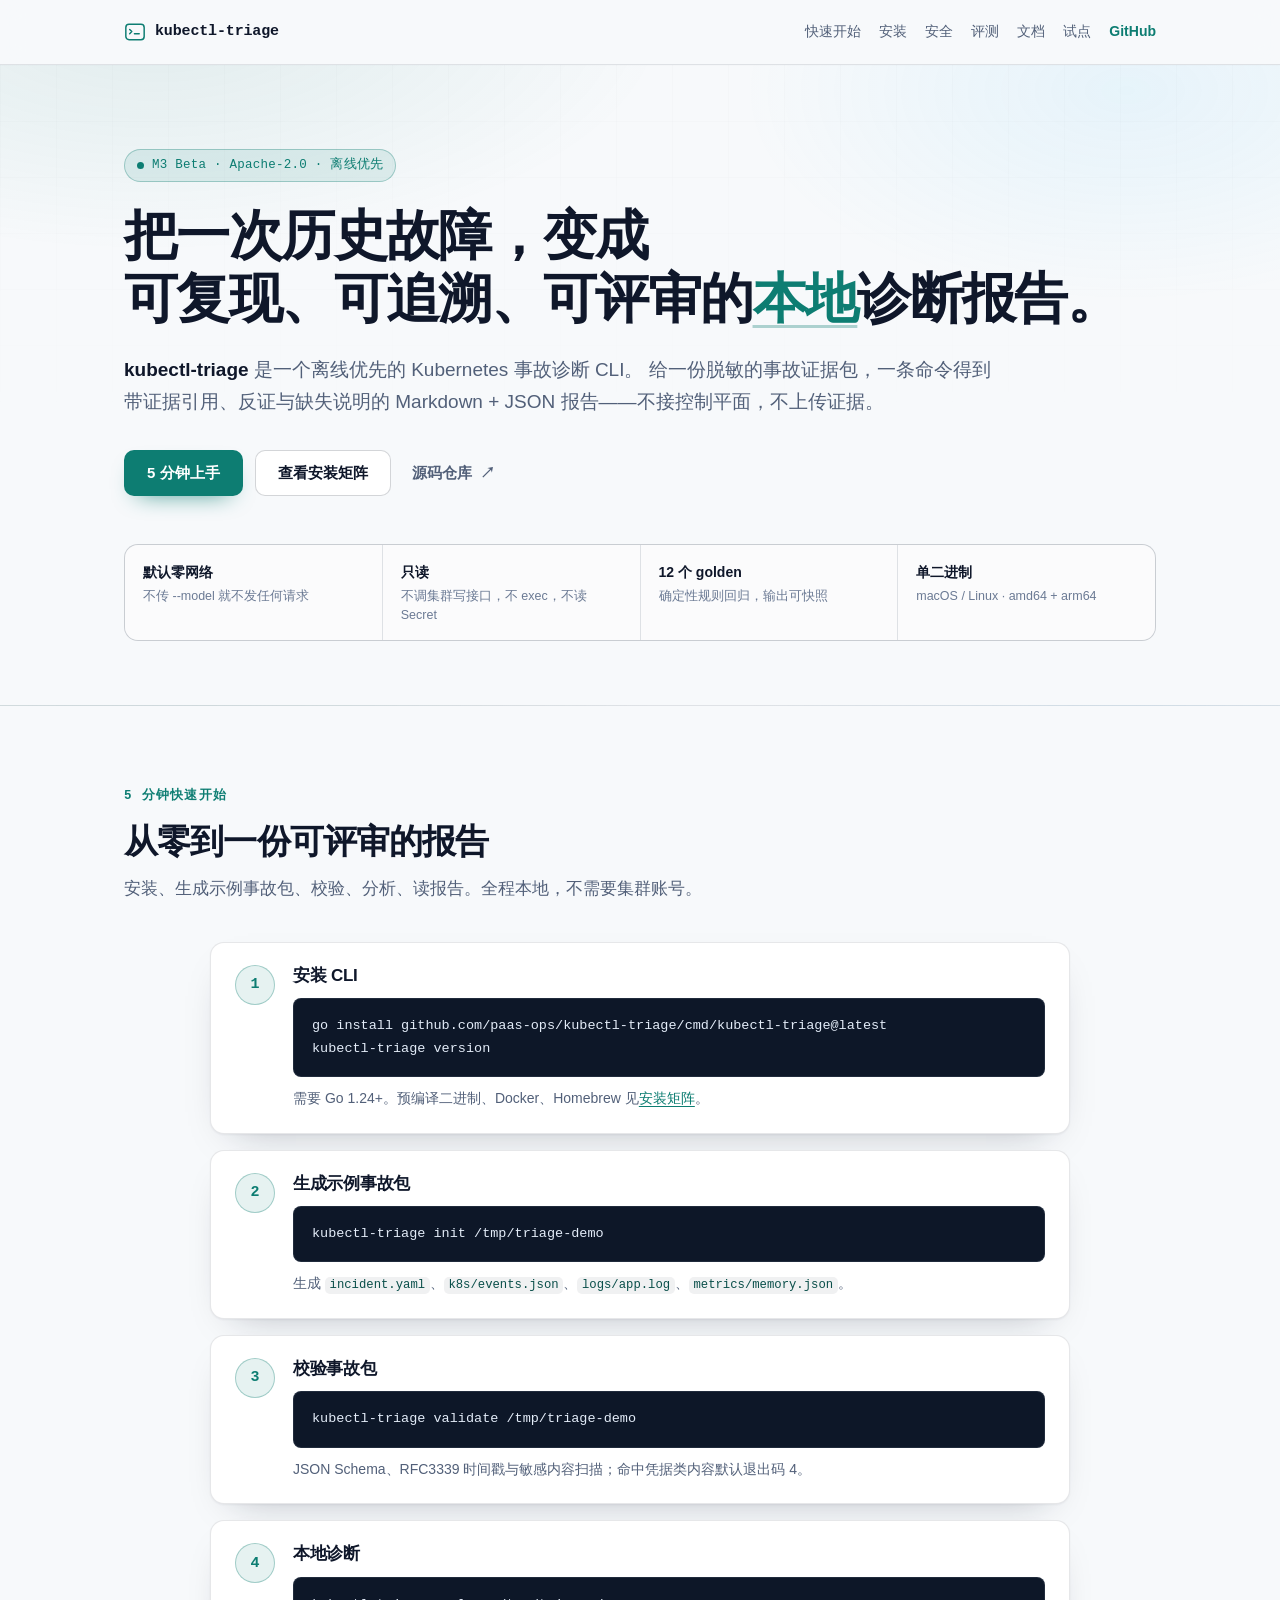
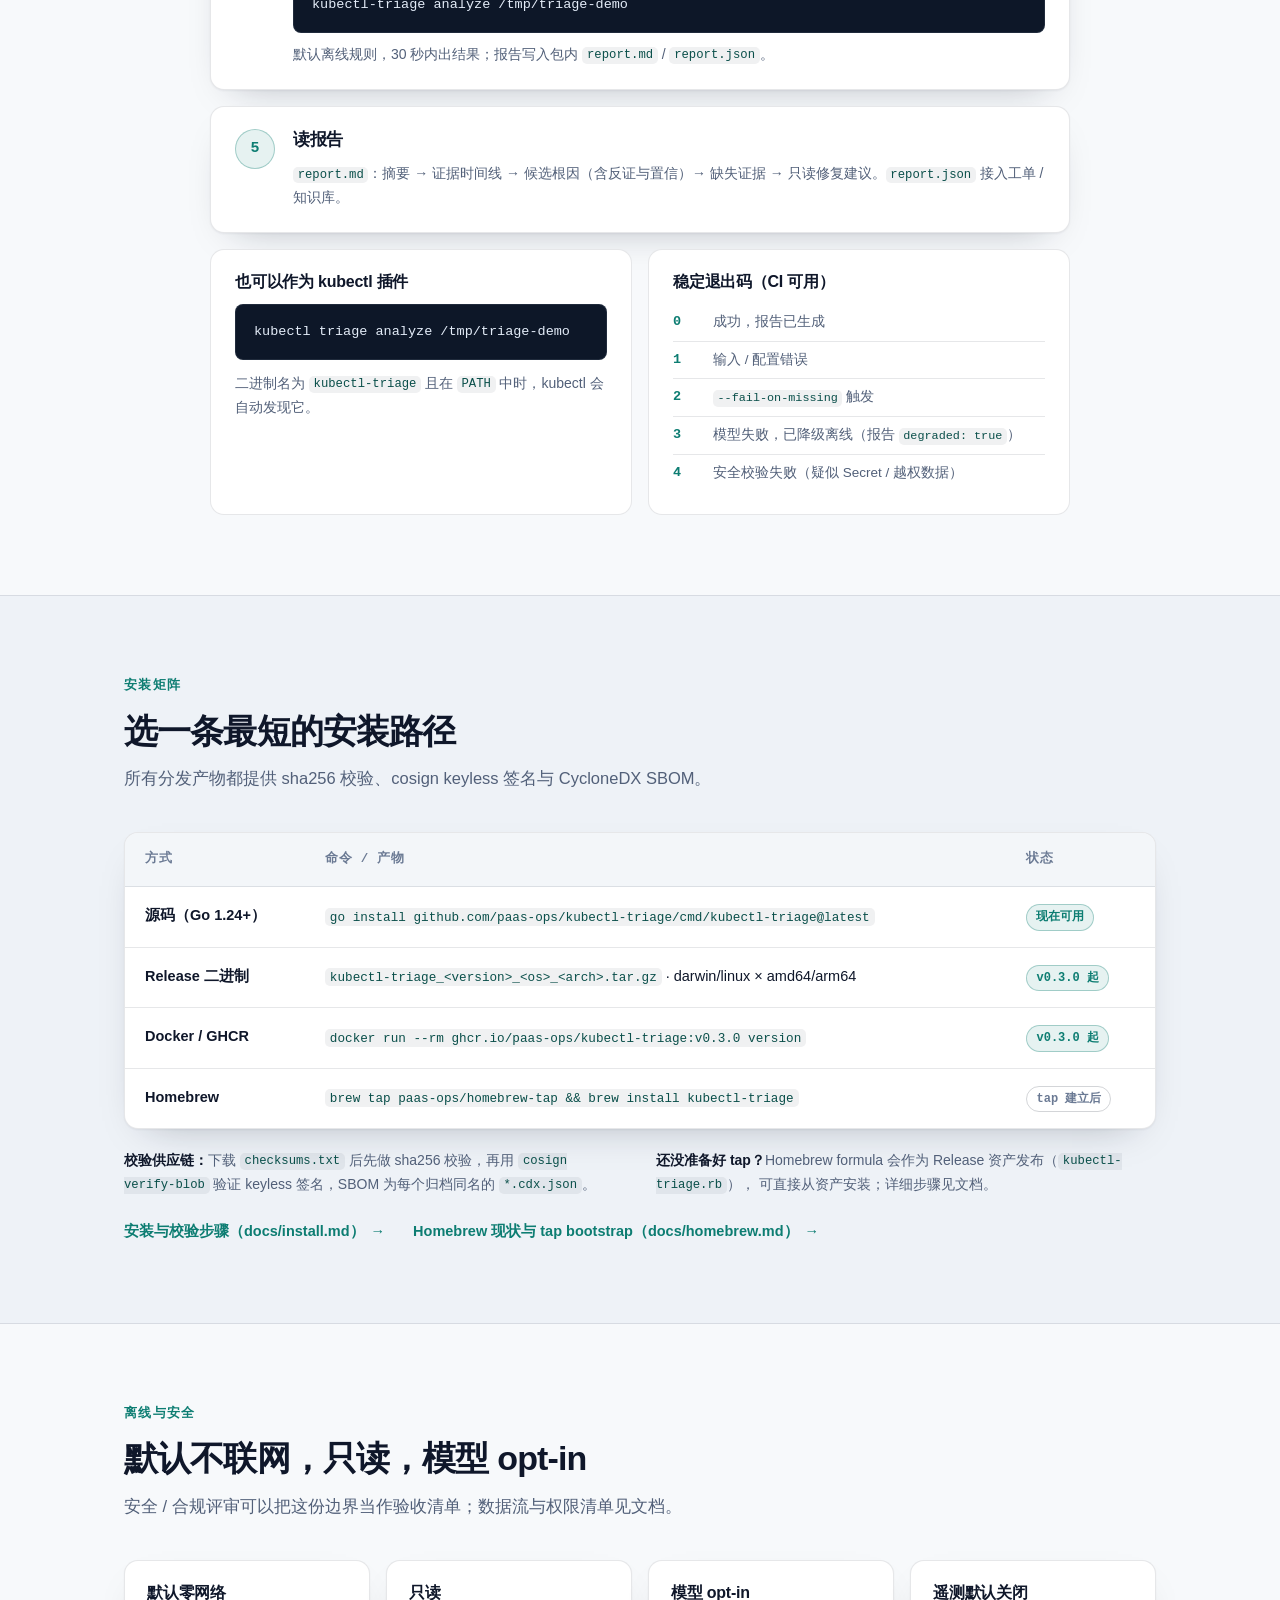
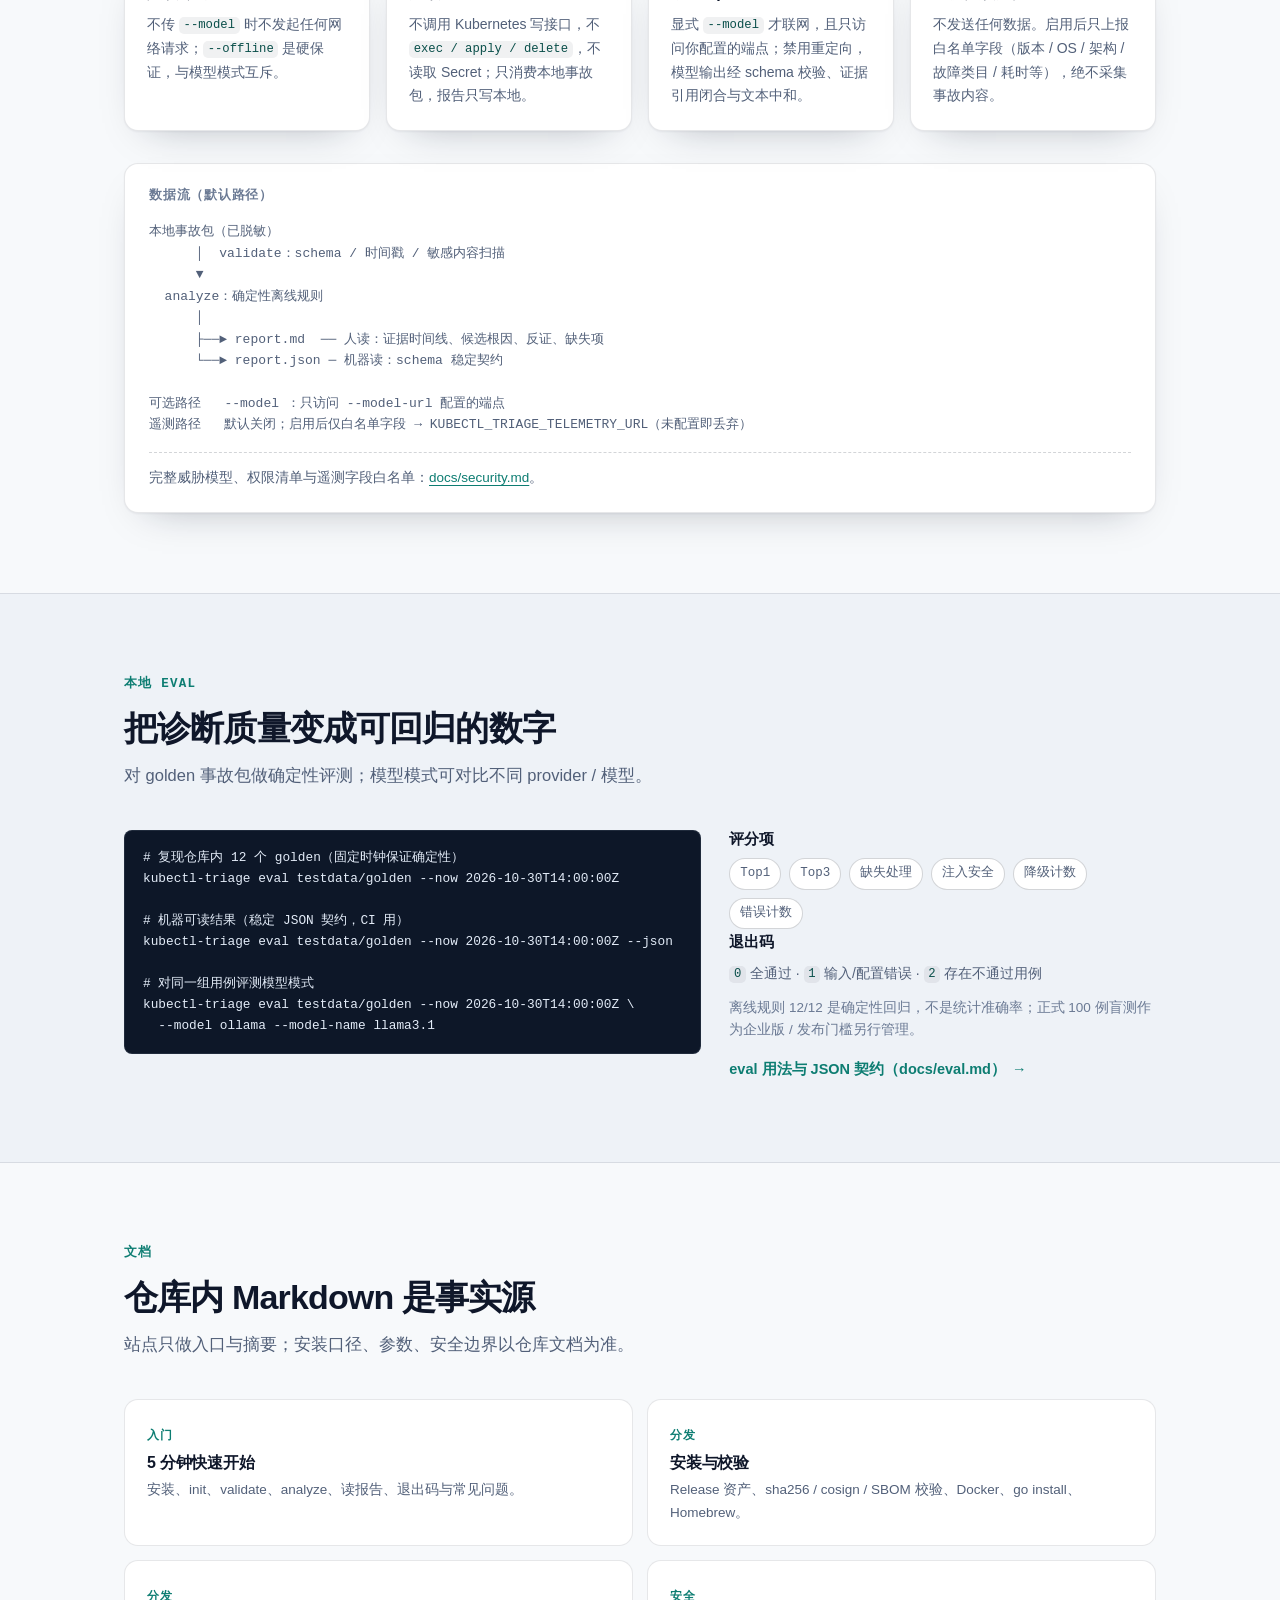
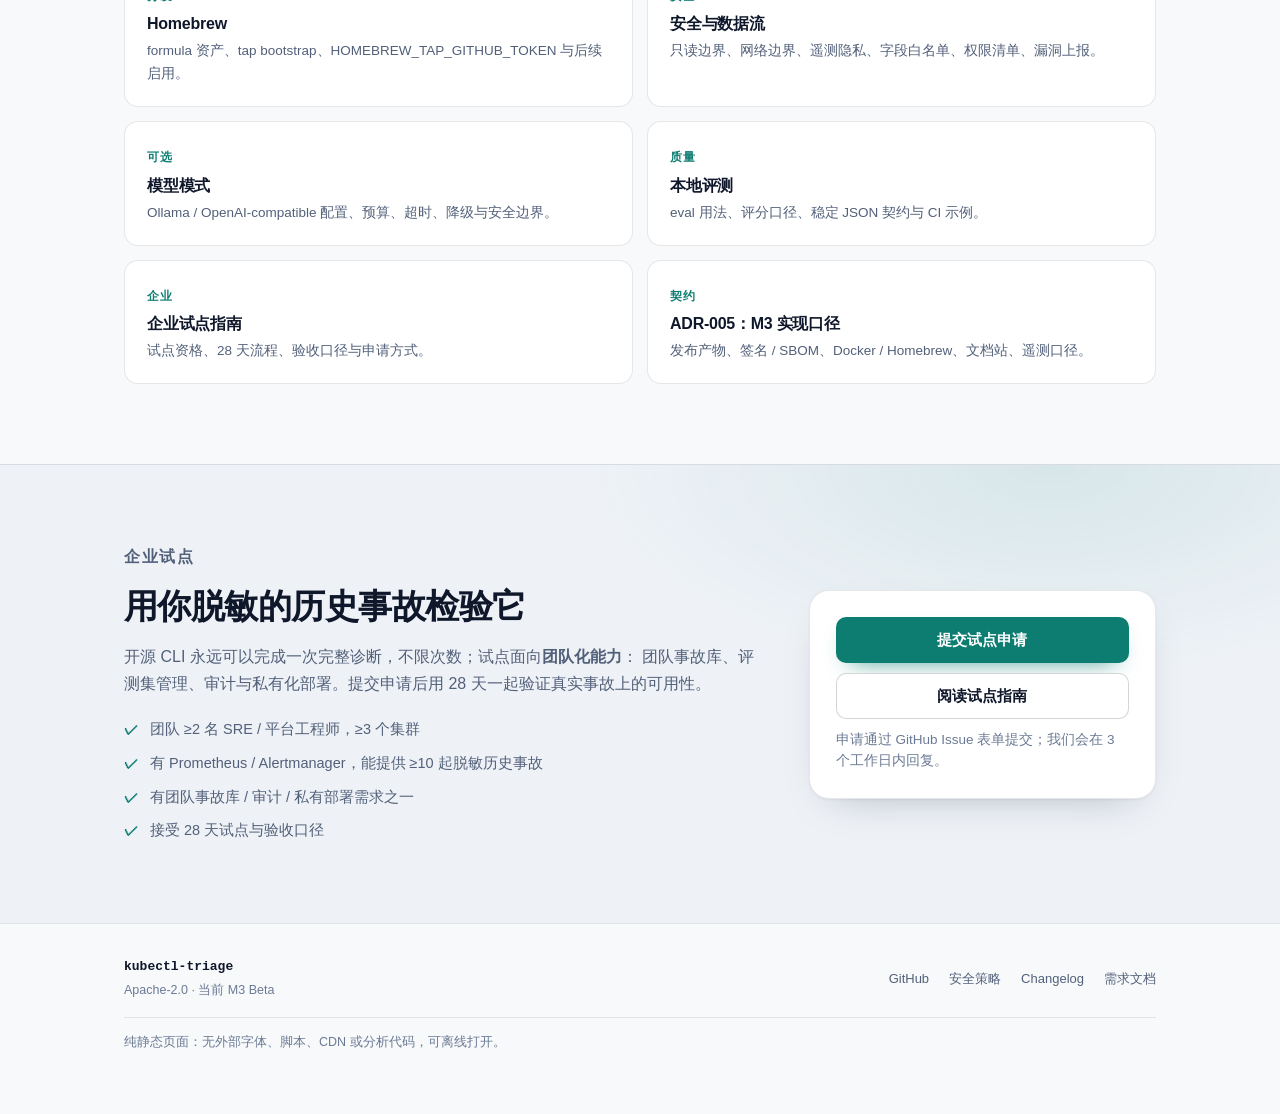
==== site/index.html @ a94fe265 "docs: add M3 beta docs and GitHub Pages site - static site under site/ (no build step, no external a" ====
<!DOCTYPE html>
<!--
  kubectl-triage documentation site.
  Static by design: the only subresource is ./styles.css.
  No external CDN, fonts, scripts, images or analytics. Documents themselves live in
  the repository; absolute GitHub links below are documentation hyperlinks, not resources.
-->
<html lang="zh-CN">
<head>
  <meta charset="utf-8">
  <meta name="viewport" content="width=device-width, initial-scale=1">
  <title>kubectl-triage — 离线优先的 Kubernetes 事故诊断 CLI</title>
  <meta name="description" content="kubectl-triage 把一次历史故障变成可复现、可追溯、可评审的本地诊断报告：默认零网络、只读、不读取 Secret，支持可选模型与本地 eval。">
  <meta name="color-scheme" content="light dark">
  <link rel="stylesheet" href="styles.css">
</head>
<body>
  <a class="skip-link" href="#main">跳到主要内容</a>

  <header class="site-header">
    <div class="container header-inner">
      <a class="brand" href="#top" aria-label="kubectl-triage 首页">
        <svg class="brand-mark" viewBox="0 0 24 24" width="22" height="22" aria-hidden="true" focusable="false">
          <rect x="2" y="3.5" width="20" height="17" rx="3.5" fill="none" stroke="currentColor" stroke-width="1.6"></rect>
          <path d="M6.2 9.2l2.3 2.3-2.3 2.3" fill="none" stroke="currentColor" stroke-width="1.6" stroke-linecap="round" stroke-linejoin="round"></path>
          <path d="M11.4 14h5.2" fill="none" stroke="currentColor" stroke-width="1.6" stroke-linecap="round"></path>
        </svg>
        <span>kubectl-triage</span>
      </a>
      <nav class="site-nav" aria-label="主导航">
        <a href="#quickstart">快速开始</a>
        <a href="#install">安装</a>
        <a href="#security">安全</a>
        <a href="#eval">评测</a>
        <a href="#docs">文档</a>
        <a href="#pilot">试点</a>
        <a class="nav-github" href="https://github.com/paas-ops/kubectl-triage">GitHub</a>
      </nav>
    </div>
  </header>

  <main id="main">
    <!-- Hero -->
    <section id="top" class="hero">
      <div class="container hero-inner">
        <p class="eyebrow"><span class="dot" aria-hidden="true"></span> M3 Beta · Apache-2.0 · 离线优先</p>
        <h1>把一次历史故障，变成<br class="hero-break">可复现、可追溯、可评审的<em>本地</em>诊断报告。</h1>
        <p class="lead">
          <strong>kubectl-triage</strong> 是一个离线优先的 Kubernetes 事故诊断 CLI。
          给一份脱敏的事故证据包，一条命令得到带证据引用、反证与缺失说明的
          Markdown + JSON 报告——不接控制平面，不上传证据。
        </p>
        <div class="hero-actions">
          <a class="btn btn-primary" href="#quickstart">5 分钟上手</a>
          <a class="btn btn-secondary" href="#install">查看安装矩阵</a>
          <a class="btn btn-ghost" href="https://github.com/paas-ops/kubectl-triage">源码仓库 <span aria-hidden="true">↗</span></a>
        </div>
        <ul class="hero-facts" aria-label="核心特性">
          <li><strong>默认零网络</strong><span>不传 --model 就不发任何请求</span></li>
          <li><strong>只读</strong><span>不调集群写接口，不 exec，不读 Secret</span></li>
          <li><strong>12 个 golden</strong><span>确定性规则回归，输出可快照</span></li>
          <li><strong>单二进制</strong><span>macOS / Linux · amd64 + arm64</span></li>
        </ul>
      </div>
    </section>

    <!-- Quickstart -->
    <section id="quickstart" class="section">
      <div class="container">
        <header class="section-head">
          <p class="kicker">5 分钟快速开始</p>
          <h2>从零到一份可评审的报告</h2>
          <p class="section-lead">安装、生成示例事故包、校验、分析、读报告。全程本地，不需要集群账号。</p>
        </header>

        <ol class="steps">
          <li class="step">
            <span class="step-num" aria-hidden="true">1</span>
            <div class="step-body">
              <h3>安装 CLI</h3>
              <pre><code>go install github.com/paas-ops/kubectl-triage/cmd/kubectl-triage@latest
kubectl-triage version</code></pre>
              <p class="step-note">需要 Go 1.24+。预编译二进制、Docker、Homebrew 见<a href="#install">安装矩阵</a>。</p>
            </div>
          </li>
          <li class="step">
            <span class="step-num" aria-hidden="true">2</span>
            <div class="step-body">
              <h3>生成示例事故包</h3>
              <pre><code>kubectl-triage init /tmp/triage-demo</code></pre>
              <p class="step-note">生成 <code>incident.yaml</code>、<code>k8s/events.json</code>、<code>logs/app.log</code>、<code>metrics/memory.json</code>。</p>
            </div>
          </li>
          <li class="step">
            <span class="step-num" aria-hidden="true">3</span>
            <div class="step-body">
              <h3>校验事故包</h3>
              <pre><code>kubectl-triage validate /tmp/triage-demo</code></pre>
              <p class="step-note">JSON Schema、RFC3339 时间戳与敏感内容扫描；命中凭据类内容默认退出码 4。</p>
            </div>
          </li>
          <li class="step">
            <span class="step-num" aria-hidden="true">4</span>
            <div class="step-body">
              <h3>本地诊断</h3>
              <pre><code>kubectl-triage analyze /tmp/triage-demo</code></pre>
              <p class="step-note">默认离线规则，30 秒内出结果；报告写入包内 <code>report.md</code> / <code>report.json</code>。</p>
            </div>
          </li>
          <li class="step">
            <span class="step-num" aria-hidden="true">5</span>
            <div class="step-body">
              <h3>读报告</h3>
              <p class="step-note"><code>report.md</code>：摘要 → 证据时间线 → 候选根因（含反证与置信）→ 缺失证据 → 只读修复建议。<code>report.json</code> 接入工单 / 知识库。</p>
            </div>
          </li>
        </ol>

        <div class="callout-grid">
          <div class="callout">
            <h3>也可以作为 kubectl 插件</h3>
            <pre><code>kubectl triage analyze /tmp/triage-demo</code></pre>
            <p>二进制名为 <code>kubectl-triage</code> 且在 <code>PATH</code> 中时，kubectl 会自动发现它。</p>
          </div>
          <div class="callout">
            <h3>稳定退出码（CI 可用）</h3>
            <table class="mini-table">
              <caption class="visually-hidden">analyze 退出码</caption>
              <tbody>
                <tr><th scope="row">0</th><td>成功，报告已生成</td></tr>
                <tr><th scope="row">1</th><td>输入 / 配置错误</td></tr>
                <tr><th scope="row">2</th><td><code>--fail-on-missing</code> 触发</td></tr>
                <tr><th scope="row">3</th><td>模型失败，已降级离线（报告 <code>degraded: true</code>）</td></tr>
                <tr><th scope="row">4</th><td>安全校验失败（疑似 Secret / 越权数据）</td></tr>
              </tbody>
            </table>
          </div>
        </div>
      </div>
    </section>

    <!-- Install -->
    <section id="install" class="section section-alt">
      <div class="container">
        <header class="section-head">
          <p class="kicker">安装矩阵</p>
          <h2>选一条最短的安装路径</h2>
          <p class="section-lead">所有分发产物都提供 sha256 校验、cosign keyless 签名与 CycloneDX SBOM。</p>
        </header>

        <div class="table-wrap">
          <table class="matrix">
            <caption class="visually-hidden">kubectl-triage 安装方式</caption>
            <thead>
              <tr>
                <th scope="col">方式</th>
                <th scope="col">命令 / 产物</th>
                <th scope="col">状态</th>
              </tr>
            </thead>
            <tbody>
              <tr>
                <th scope="row">源码（Go 1.24+）</th>
                <td><code>go install github.com/paas-ops/kubectl-triage/cmd/kubectl-triage@latest</code></td>
                <td><span class="tag tag-ok">现在可用</span></td>
              </tr>
              <tr>
                <th scope="row">Release 二进制</th>
                <td><code>kubectl-triage_&lt;version&gt;_&lt;os&gt;_&lt;arch&gt;.tar.gz</code> · darwin/linux × amd64/arm64</td>
                <td><span class="tag tag-ok">v0.3.0 起</span></td>
              </tr>
              <tr>
                <th scope="row">Docker / GHCR</th>
                <td><code>docker run --rm ghcr.io/paas-ops/kubectl-triage:v0.3.0 version</code></td>
                <td><span class="tag tag-ok">v0.3.0 起</span></td>
              </tr>
              <tr>
                <th scope="row">Homebrew</th>
                <td><code>brew tap paas-ops/homebrew-tap &amp;&amp; brew install kubectl-triage</code></td>
                <td><span class="tag tag-wait">tap 建立后</span></td>
              </tr>
            </tbody>
          </table>
        </div>

        <div class="note-row">
          <p><strong>校验供应链：</strong>下载 <code>checksums.txt</code> 后先做 sha256 校验，再用
          <code>cosign verify-blob</code> 验证 keyless 签名，SBOM 为每个归档同名的 <code>*.cdx.json</code>。</p>
          <p><strong>还没准备好 tap？</strong>Homebrew formula 会作为 Release 资产发布（<code>kubectl-triage.rb</code>），
          可直接从资产安装；详细步骤见文档。</p>
        </div>

        <div class="link-row">
          <a class="text-link" href="https://github.com/paas-ops/kubectl-triage/blob/main/docs/install.md">安装与校验步骤（docs/install.md）<span aria-hidden="true">→</span></a>
          <a class="text-link" href="https://github.com/paas-ops/kubectl-triage/blob/main/docs/homebrew.md">Homebrew 现状与 tap bootstrap（docs/homebrew.md）<span aria-hidden="true">→</span></a>
        </div>
      </div>
    </section>

    <!-- Security -->
    <section id="security" class="section">
      <div class="container">
        <header class="section-head">
          <p class="kicker">离线与安全</p>
          <h2>默认不联网，只读，模型 opt-in</h2>
          <p class="section-lead">安全 / 合规评审可以把这份边界当作验收清单；数据流与权限清单见文档。</p>
        </header>

        <div class="cards cards-4">
          <article class="card">
            <h3>默认零网络</h3>
            <p>不传 <code>--model</code> 时不发起任何网络请求；<code>--offline</code> 是硬保证，与模型模式互斥。</p>
          </article>
          <article class="card">
            <h3>只读</h3>
            <p>不调用 Kubernetes 写接口，不 <code>exec / apply / delete</code>，不读取 Secret；只消费本地事故包，报告只写本地。</p>
          </article>
          <article class="card">
            <h3>模型 opt-in</h3>
            <p>显式 <code>--model</code> 才联网，且只访问你配置的端点；禁用重定向，模型输出经 schema 校验、证据引用闭合与文本中和。</p>
          </article>
          <article class="card">
            <h3>遥测默认关闭</h3>
            <p>不发送任何数据。启用后只上报白名单字段（版本 / OS / 架构 / 故障类目 / 耗时等），绝不采集事故内容。</p>
          </article>
        </div>

        <figure class="flow" aria-labelledby="flow-caption">
          <figcaption id="flow-caption">数据流（默认路径）</figcaption>
          <pre><code>本地事故包（已脱敏）
      │  validate：schema / 时间戳 / 敏感内容扫描
      ▼
  analyze：确定性离线规则
      │
      ├──► report.md  ── 人读：证据时间线、候选根因、反证、缺失项
      └──► report.json ─ 机器读：schema 稳定契约

可选路径   --model <provider>：只访问 --model-url 配置的端点
遥测路径   默认关闭；启用后仅白名单字段 → KUBECTL_TRIAGE_TELEMETRY_URL（未配置即丢弃）</code></pre>
          <p class="flow-note">完整威胁模型、权限清单与遥测字段白名单：<a href="https://github.com/paas-ops/kubectl-triage/blob/main/docs/security.md">docs/security.md</a>。</p>
        </figure>
      </div>
    </section>

    <!-- Eval -->
    <section id="eval" class="section section-alt">
      <div class="container">
        <header class="section-head">
          <p class="kicker">本地 eval</p>
          <h2>把诊断质量变成可回归的数字</h2>
          <p class="section-lead">对 golden 事故包做确定性评测；模型模式可对比不同 provider / 模型。</p>
        </header>

        <div class="eval-layout">
          <div class="eval-code">
            <pre><code># 复现仓库内 12 个 golden（固定时钟保证确定性）
kubectl-triage eval testdata/golden --now 2026-10-30T14:00:00Z

# 机器可读结果（稳定 JSON 契约，CI 用）
kubectl-triage eval testdata/golden --now 2026-10-30T14:00:00Z --json

# 对同一组用例评测模型模式
kubectl-triage eval testdata/golden --now 2026-10-30T14:00:00Z \
  --model ollama --model-name llama3.1</code></pre>
          </div>
          <div class="eval-side">
            <h3>评分项</h3>
            <ul class="chips" aria-label="评分项">
              <li>Top1</li>
              <li>Top3</li>
              <li>缺失处理</li>
              <li>注入安全</li>
              <li>降级计数</li>
              <li>错误计数</li>
            </ul>
            <h3>退出码</h3>
            <p class="eval-exits"><code>0</code> 全通过 · <code>1</code> 输入/配置错误 · <code>2</code> 存在不通过用例</p>
            <p class="muted">离线规则 12/12 是确定性回归，不是统计准确率；正式 100 例盲测作为企业版 / 发布门槛另行管理。</p>
            <a class="text-link" href="https://github.com/paas-ops/kubectl-triage/blob/main/docs/eval.md">eval 用法与 JSON 契约（docs/eval.md）<span aria-hidden="true">→</span></a>
          </div>
        </div>
      </div>
    </section>

    <!-- Docs -->
    <section id="docs" class="section">
      <div class="container">
        <header class="section-head">
          <p class="kicker">文档</p>
          <h2>仓库内 Markdown 是事实源</h2>
          <p class="section-lead">站点只做入口与摘要；安装口径、参数、安全边界以仓库文档为准。</p>
        </header>

        <div class="docs-grid">
          <a class="doc-card" href="https://github.com/paas-ops/kubectl-triage/blob/main/docs/quickstart.md">
            <span class="doc-tag">入门</span>
            <h3>5 分钟快速开始</h3>
            <p>安装、init、validate、analyze、读报告、退出码与常见问题。</p>
          </a>
          <a class="doc-card" href="https://github.com/paas-ops/kubectl-triage/blob/main/docs/install.md">
            <span class="doc-tag">分发</span>
            <h3>安装与校验</h3>
            <p>Release 资产、sha256 / cosign / SBOM 校验、Docker、go install、Homebrew。</p>
          </a>
          <a class="doc-card" href="https://github.com/paas-ops/kubectl-triage/blob/main/docs/homebrew.md">
            <span class="doc-tag">分发</span>
            <h3>Homebrew</h3>
            <p>formula 资产、tap bootstrap、HOMEBREW_TAP_GITHUB_TOKEN 与后续启用。</p>
          </a>
          <a class="doc-card" href="https://github.com/paas-ops/kubectl-triage/blob/main/docs/security.md">
            <span class="doc-tag">安全</span>
            <h3>安全与数据流</h3>
            <p>只读边界、网络边界、遥测隐私、字段白名单、权限清单、漏洞上报。</p>
          </a>
          <a class="doc-card" href="https://github.com/paas-ops/kubectl-triage/blob/main/docs/model.md">
            <span class="doc-tag">可选</span>
            <h3>模型模式</h3>
            <p>Ollama / OpenAI-compatible 配置、预算、超时、降级与安全边界。</p>
          </a>
          <a class="doc-card" href="https://github.com/paas-ops/kubectl-triage/blob/main/docs/eval.md">
            <span class="doc-tag">质量</span>
            <h3>本地评测</h3>
            <p>eval 用法、评分口径、稳定 JSON 契约与 CI 示例。</p>
          </a>
          <a class="doc-card" href="https://github.com/paas-ops/kubectl-triage/blob/main/docs/pilot.md">
            <span class="doc-tag">企业</span>
            <h3>企业试点指南</h3>
            <p>试点资格、28 天流程、验收口径与申请方式。</p>
          </a>
          <a class="doc-card" href="https://github.com/paas-ops/kubectl-triage/blob/main/docs/adr/ADR-005-M3%E5%AE%9E%E7%8E%B0%E5%8F%A3%E5%BE%84.md">
            <span class="doc-tag">契约</span>
            <h3>ADR-005：M3 实现口径</h3>
            <p>发布产物、签名 / SBOM、Docker / Homebrew、文档站、遥测口径。</p>
          </a>
        </div>
      </div>
    </section>

    <!-- Pilot -->
    <section id="pilot" class="section section-pilot">
      <div class="container pilot-inner">
        <div class="pilot-copy">
          <p class="kicker">企业试点</p>
          <h2>用你脱敏的历史事故检验它</h2>
          <p>
            开源 CLI 永远可以完成一次完整诊断，不限次数；试点面向<strong>团队化能力</strong>：
            团队事故库、评测集管理、审计与私有化部署。提交申请后用 28 天一起验证真实事故上的可用性。
          </p>
          <ul class="checklist">
            <li>团队 ≥2 名 SRE / 平台工程师，≥3 个集群</li>
            <li>有 Prometheus / Alertmanager，能提供 ≥10 起脱敏历史事故</li>
            <li>有团队事故库 / 审计 / 私有部署需求之一</li>
            <li>接受 28 天试点与验收口径</li>
          </ul>
        </div>
        <div class="pilot-cta">
          <a class="btn btn-primary btn-block" href="https://github.com/paas-ops/kubectl-triage/issues/new?template=pilot-request.yml">提交试点申请</a>
          <a class="btn btn-secondary btn-block" href="https://github.com/paas-ops/kubectl-triage/blob/main/docs/pilot.md">阅读试点指南</a>
          <p class="muted">申请通过 GitHub Issue 表单提交；我们会在 3 个工作日内回复。</p>
        </div>
      </div>
    </section>
  </main>

  <footer class="site-footer">
    <div class="container footer-inner">
      <div class="footer-brand">
        <strong>kubectl-triage</strong>
        <span>Apache-2.0 · 当前 M3 Beta</span>
      </div>
      <nav class="footer-nav" aria-label="页脚导航">
        <a href="https://github.com/paas-ops/kubectl-triage">GitHub</a>
        <a href="https://github.com/paas-ops/kubectl-triage/blob/main/SECURITY.md">安全策略</a>
        <a href="https://github.com/paas-ops/kubectl-triage/blob/main/CHANGELOG.md">Changelog</a>
        <a href="https://github.com/paas-ops/kubectl-triage/blob/main/docs/%E9%9C%80%E6%B1%82%E6%96%87%E6%A1%A3.md">需求文档</a>
      </nav>
      <p class="footer-note">纯静态页面：无外部字体、脚本、CDN 或分析代码，可离线打开。</p>
    </div>
  </footer>
</body>
</html>
---- site/styles.css ----
/* kubectl-triage documentation site.
   Hand-written, dependency-free CSS. No external fonts, images or imports. */

:root {
  color-scheme: light dark;
  --font-sans: -apple-system, BlinkMacSystemFont, "Segoe UI", "PingFang SC",
    "Hiragino Sans GB", "Microsoft YaHei", "Noto Sans CJK SC", sans-serif;
  --font-mono: ui-monospace, SFMono-Regular, "SF Mono", Menlo, Consolas,
    "Liberation Mono", monospace;

  --bg: #f7f9fb;
  --bg-alt: #eef2f7;
  --surface: #ffffff;
  --surface-raised: #ffffff;
  --border: rgba(15, 23, 42, 0.1);
  --border-strong: rgba(15, 23, 42, 0.18);
  --text: #0f172a;
  --text-muted: #526079;
  --text-subtle: #6b7a94;
  --accent: #0d7d72;
  --accent-strong: #0a6159;
  --accent-soft: rgba(13, 125, 114, 0.1);
  --accent-line: rgba(13, 125, 114, 0.32);
  --code-bg: #0d1728;
  --code-text: #e3ecf8;
  --code-dim: #93a6c2;
  --inline-code-bg: rgba(15, 23, 42, 0.06);
  --inline-code-text: #0a4f4a;
  --shadow: 0 1px 2px rgba(15, 23, 42, 0.05), 0 16px 40px -24px rgba(15, 23, 42, 0.35);
  --radius-sm: 8px;
  --radius: 14px;
  --radius-lg: 20px;
  --header-h: 64px;
}

@media (prefers-color-scheme: dark) {
  :root {
    --bg: #0a1120;
    --bg-alt: #0d1526;
    --surface: #111c30;
    --surface-raised: #142138;
    --border: rgba(148, 163, 184, 0.16);
    --border-strong: rgba(148, 163, 184, 0.28);
    --text: #e7eef9;
    --text-muted: #a3b3cb;
    --text-subtle: #8296b2;
    --accent: #2dd4bf;
    --accent-strong: #5eead4;
    --accent-soft: rgba(45, 212, 191, 0.12);
    --accent-line: rgba(45, 212, 191, 0.4);
    --code-bg: #070d18;
    --code-text: #dce7f5;
    --code-dim: #8ba0bd;
    --inline-code-bg: rgba(148, 163, 184, 0.14);
    --inline-code-text: #7dd3c8;
    --shadow: 0 1px 2px rgba(0, 0, 0, 0.4), 0 24px 60px -30px rgba(0, 0, 0, 0.8);
  }
}

*,
*::before,
*::after {
  box-sizing: border-box;
}

html {
  scroll-behavior: smooth;
  scroll-padding-top: calc(var(--header-h) + 16px);
  -webkit-text-size-adjust: 100%;
}

@media (prefers-reduced-motion: reduce) {
  html {
    scroll-behavior: auto;
  }
}

body {
  margin: 0;
  font-family: var(--font-sans);
  font-size: 16px;
  line-height: 1.7;
  color: var(--text);
  background: var(--bg);
  -webkit-font-smoothing: antialiased;
  text-rendering: optimizeLegibility;
}

h1,
h2,
h3 {
  line-height: 1.25;
  margin: 0;
  font-weight: 700;
  letter-spacing: -0.015em;
}

p {
  margin: 0;
}

a {
  color: var(--accent);
  text-decoration-thickness: 1px;
  text-underline-offset: 3px;
}

a:hover {
  color: var(--accent-strong);
}

:focus-visible {
  outline: 2px solid var(--accent);
  outline-offset: 3px;
  border-radius: 4px;
}

code {
  font-family: var(--font-mono);
  font-size: 0.875em;
}

p code,
li code,
td code,
th code {
  padding: 0.12em 0.38em;
  border-radius: 5px;
  background: var(--inline-code-bg);
  color: var(--inline-code-text);
  overflow-wrap: anywhere;
}

pre {
  margin: 0;
  padding: 16px 18px;
  overflow-x: auto;
  background: var(--code-bg);
  color: var(--code-text);
  border-radius: var(--radius-sm);
  border: 1px solid rgba(148, 163, 184, 0.14);
  font-size: 13.5px;
  line-height: 1.65;
}

pre code {
  font-size: inherit;
  padding: 0;
  background: none;
  color: inherit;
}

.container {
  width: 100%;
  max-width: 1080px;
  margin: 0 auto;
  padding: 0 24px;
}

.visually-hidden {
  position: absolute;
  width: 1px;
  height: 1px;
  margin: -1px;
  padding: 0;
  overflow: hidden;
  clip: rect(0 0 0 0);
  white-space: nowrap;
  border: 0;
}

.skip-link {
  position: absolute;
  top: -48px;
  left: 16px;
  z-index: 100;
  padding: 8px 14px;
  background: var(--accent);
  color: #ffffff;
  border-radius: var(--radius-sm);
  text-decoration: none;
  font-weight: 600;
}

.skip-link:focus {
  top: 12px;
  color: #ffffff;
}

/* ---------- Header ---------- */

.site-header {
  position: sticky;
  top: 0;
  z-index: 50;
  background: color-mix(in srgb, var(--bg) 82%, transparent);
  border-bottom: 1px solid var(--border);
  backdrop-filter: saturate(160%) blur(12px);
  -webkit-backdrop-filter: saturate(160%) blur(12px);
}

.header-inner {
  display: flex;
  align-items: center;
  justify-content: space-between;
  gap: 16px;
  min-height: var(--header-h);
}

.brand {
  display: inline-flex;
  align-items: center;
  gap: 9px;
  color: var(--text);
  font-family: var(--font-mono);
  font-size: 15px;
  font-weight: 700;
  letter-spacing: -0.01em;
  text-decoration: none;
  white-space: nowrap;
}

.brand:hover {
  color: var(--text);
}

.brand-mark {
  color: var(--accent);
  flex: none;
}

.site-nav {
  display: flex;
  align-items: center;
  flex-wrap: wrap;
  gap: 4px 18px;
  font-size: 14px;
}

.site-nav a {
  color: var(--text-muted);
  text-decoration: none;
  padding: 4px 0;
  border-bottom: 1px solid transparent;
}

.site-nav a:hover {
  color: var(--text);
  border-bottom-color: var(--accent-line);
}

.site-nav .nav-github {
  color: var(--accent);
  font-weight: 600;
}

/* ---------- Hero ---------- */

.hero {
  position: relative;
  overflow: hidden;
  padding: 84px 0 64px;
  border-bottom: 1px solid var(--border);
  background:
    radial-gradient(52rem 24rem at 12% -8%, var(--accent-soft), transparent 62%),
    radial-gradient(40rem 22rem at 88% 4%, rgba(56, 189, 248, 0.09), transparent 60%),
    var(--bg);
}

.hero::after {
  content: "";
  position: absolute;
  inset: 0;
  pointer-events: none;
  background-image:
    linear-gradient(var(--border) 1px, transparent 1px),
    linear-gradient(90deg, var(--border) 1px, transparent 1px);
  background-size: 56px 56px;
  opacity: 0.3;
  mask-image: linear-gradient(to bottom, rgba(0, 0, 0, 0.5), transparent 70%);
  -webkit-mask-image: linear-gradient(to bottom, rgba(0, 0, 0, 0.5), transparent 70%);
}

.hero-inner {
  position: relative;
  z-index: 1;
}

.eyebrow {
  display: inline-flex;
  align-items: center;
  gap: 8px;
  margin-bottom: 22px;
  padding: 5px 12px;
  border: 1px solid var(--accent-line);
  border-radius: 999px;
  background: var(--accent-soft);
  color: var(--accent);
  font-family: var(--font-mono);
  font-size: 12.5px;
  letter-spacing: 0.02em;
}

.eyebrow .dot {
  width: 7px;
  height: 7px;
  border-radius: 50%;
  background: var(--accent);
}

.hero h1 {
  max-width: 20em;
  font-size: clamp(30px, 5.4vw, 54px);
  line-height: 1.16;
  letter-spacing: -0.03em;
}

.hero h1 em {
  font-style: normal;
  white-space: nowrap;
  color: var(--accent);
  text-decoration: underline;
  text-decoration-color: var(--accent-line);
  text-decoration-thickness: 3px;
  text-underline-offset: 8px;
}

.lead {
  max-width: 46em;
  margin-top: 24px;
  font-size: clamp(16px, 1.7vw, 19px);
  color: var(--text-muted);
}

.lead strong {
  color: var(--text);
}

.hero-actions {
  display: flex;
  flex-wrap: wrap;
  gap: 12px;
  margin-top: 32px;
}

.btn {
  display: inline-flex;
  align-items: center;
  justify-content: center;
  gap: 8px;
  min-height: 46px;
  padding: 0 22px;
  border: 1px solid transparent;
  border-radius: 10px;
  font-size: 15px;
  font-weight: 600;
  text-decoration: none;
  transition: background-color 120ms ease, border-color 120ms ease, color 120ms ease;
}

.btn-primary {
  background: var(--accent);
  color: #ffffff;
  box-shadow: 0 10px 24px -14px var(--accent);
}

.btn-primary:hover {
  background: var(--accent-strong);
  color: #ffffff;
}

.btn-secondary {
  background: var(--surface);
  border-color: var(--border-strong);
  color: var(--text);
}

.btn-secondary:hover {
  border-color: var(--accent-line);
  color: var(--accent);
}

.btn-ghost {
  background: transparent;
  color: var(--text-muted);
  padding-left: 8px;
  padding-right: 8px;
}

.btn-ghost:hover {
  color: var(--accent);
}

.btn-block {
  width: 100%;
}

.hero-facts {
  display: grid;
  grid-template-columns: repeat(4, minmax(0, 1fr));
  gap: 1px;
  margin: 48px 0 0;
  padding: 0;
  list-style: none;
  background: var(--border);
  border: 1px solid var(--border);
  border-radius: var(--radius);
  overflow: hidden;
}

.hero-facts li {
  padding: 16px 18px;
  background: color-mix(in srgb, var(--surface) 88%, transparent);
}

.hero-facts strong {
  display: block;
  font-size: 14px;
  color: var(--text);
}

.hero-facts span {
  display: block;
  margin-top: 2px;
  font-size: 12.5px;
  line-height: 1.5;
  color: var(--text-subtle);
}

/* ---------- Sections ---------- */

.section {
  padding: 80px 0;
}

.section-alt {
  background: var(--bg-alt);
  border-top: 1px solid var(--border);
  border-bottom: 1px solid var(--border);
}

.section-head {
  max-width: 720px;
  margin-bottom: 40px;
}

.kicker {
  margin-bottom: 12px;
  font-family: var(--font-mono);
  font-size: 12.5px;
  font-weight: 600;
  letter-spacing: 0.1em;
  text-transform: uppercase;
  color: var(--accent);
}

.section-head h2 {
  font-size: clamp(24px, 3.4vw, 34px);
  letter-spacing: -0.025em;
}

.section-lead {
  margin-top: 12px;
  font-size: 16.5px;
  color: var(--text-muted);
}

/* ---------- Quickstart steps ---------- */

.steps {
  display: grid;
  gap: 16px;
  max-width: 860px;
  margin: 0 auto;
  padding: 0;
  list-style: none;
  counter-reset: step;
}

.step {
  display: grid;
  grid-template-columns: 40px minmax(0, 1fr);
  gap: 18px;
  padding: 22px 24px;
  background: var(--surface);
  border: 1px solid var(--border);
  border-radius: var(--radius);
  box-shadow: var(--shadow);
}

.step-num {
  display: flex;
  align-items: center;
  justify-content: center;
  align-self: start;
  width: 40px;
  height: 40px;
  border-radius: 50%;
  border: 1px solid var(--accent-line);
  background: var(--accent-soft);
  color: var(--accent);
  font-family: var(--font-mono);
  font-size: 15px;
  font-weight: 700;
}

.step-body {
  min-width: 0;
}

.step-body h3 {
  margin-bottom: 12px;
  font-size: 17px;
}

.step-note {
  margin-top: 10px;
  font-size: 14px;
  color: var(--text-muted);
}

.step-note a {
  color: var(--accent);
}

.callout-grid {
  display: grid;
  grid-template-columns: repeat(2, minmax(0, 1fr));
  gap: 16px;
  max-width: 860px;
  margin: 16px auto 0;
}

.callout {
  padding: 22px 24px;
  background: var(--surface);
  border: 1px solid var(--border);
  border-radius: var(--radius);
}

.callout h3 {
  margin-bottom: 12px;
  font-size: 16px;
}

.callout pre {
  margin-bottom: 12px;
}

.callout p {
  font-size: 14px;
  color: var(--text-muted);
}

.mini-table {
  width: 100%;
  border-collapse: collapse;
  font-size: 13.5px;
}

.mini-table th,
.mini-table td {
  padding: 7px 0;
  border-bottom: 1px solid var(--border);
  text-align: left;
  vertical-align: top;
}

.mini-table tr:last-child th,
.mini-table tr:last-child td {
  border-bottom: 0;
}

.mini-table th {
  width: 40px;
  font-family: var(--font-mono);
  color: var(--accent);
}

.mini-table td {
  color: var(--text-muted);
}

/* ---------- Install matrix ---------- */

.table-wrap {
  overflow-x: auto;
  border: 1px solid var(--border);
  border-radius: var(--radius);
  background: var(--surface);
  box-shadow: var(--shadow);
}

.matrix {
  width: 100%;
  min-width: 680px;
  border-collapse: collapse;
  font-size: 14.5px;
}

.matrix th,
.matrix td {
  padding: 16px 20px;
  text-align: left;
  vertical-align: top;
  border-bottom: 1px solid var(--border);
}

.matrix thead th {
  font-size: 12.5px;
  font-family: var(--font-mono);
  font-weight: 600;
  letter-spacing: 0.06em;
  text-transform: uppercase;
  color: var(--text-subtle);
  background: color-mix(in srgb, var(--bg-alt) 70%, transparent);
}

.matrix tbody tr:last-child th,
.matrix tbody tr:last-child td {
  border-bottom: 0;
}

.matrix tbody th {
  width: 180px;
  font-weight: 600;
  white-space: nowrap;
}

.matrix td code {
  overflow-wrap: anywhere;
}

.tag {
  display: inline-block;
  padding: 2px 9px;
  border-radius: 999px;
  font-family: var(--font-mono);
  font-size: 12px;
  font-weight: 600;
  white-space: nowrap;
}

.tag-ok {
  background: var(--accent-soft);
  color: var(--accent);
  border: 1px solid var(--accent-line);
}

.tag-wait {
  background: transparent;
  color: var(--text-subtle);
  border: 1px solid var(--border-strong);
}

.note-row {
  display: grid;
  grid-template-columns: repeat(2, minmax(0, 1fr));
  gap: 12px 32px;
  margin-top: 20px;
  font-size: 14px;
  color: var(--text-muted);
}

.note-row strong {
  color: var(--text);
}

.link-row {
  display: flex;
  flex-wrap: wrap;
  gap: 12px 28px;
  margin-top: 22px;
}

.text-link {
  display: inline-flex;
  align-items: baseline;
  gap: 6px;
  font-size: 14.5px;
  font-weight: 600;
  color: var(--accent);
  text-decoration: none;
}

.text-link:hover {
  text-decoration: underline;
}

/* ---------- Cards ---------- */

.cards {
  display: grid;
  gap: 16px;
}

.cards-4 {
  grid-template-columns: repeat(4, minmax(0, 1fr));
}

.card {
  padding: 22px;
  background: var(--surface);
  border: 1px solid var(--border);
  border-radius: var(--radius);
  box-shadow: var(--shadow);
}

.card h3 {
  margin-bottom: 10px;
  font-size: 16px;
}

.card p {
  font-size: 14px;
  color: var(--text-muted);
}

/* ---------- Data flow figure ---------- */

.flow {
  margin: 32px 0 0;
  padding: 22px 24px;
  background: var(--surface);
  border: 1px solid var(--border);
  border-radius: var(--radius);
  box-shadow: var(--shadow);
}

.flow figcaption {
  margin-bottom: 14px;
  font-family: var(--font-mono);
  font-size: 12.5px;
  font-weight: 600;
  letter-spacing: 0.06em;
  text-transform: uppercase;
  color: var(--text-subtle);
}

.flow pre {
  background: transparent;
  border: 0;
  color: var(--text-muted);
  padding: 0;
  font-size: 13px;
}

.flow code {
  color: var(--text-muted);
}

.flow-note {
  margin-top: 16px;
  padding-top: 14px;
  border-top: 1px dashed var(--border-strong);
  font-size: 13.5px;
  color: var(--text-muted);
}

/* ---------- Eval ---------- */

.eval-layout {
  display: grid;
  grid-template-columns: minmax(0, 1.15fr) minmax(0, 0.85fr);
  gap: 28px;
  align-items: start;
}

.eval-code pre {
  font-size: 12.8px;
}

.eval-side h3 {
  margin-bottom: 10px;
  font-size: 15px;
}

.eval-side h3 + h3 {
  margin-top: 24px;
}

.chips {
  display: flex;
  flex-wrap: wrap;
  gap: 8px;
  margin: 0 0 4px;
  padding: 0;
  list-style: none;
}

.chips li {
  padding: 4px 10px;
  border: 1px solid var(--border-strong);
  border-radius: 999px;
  font-family: var(--font-mono);
  font-size: 12.5px;
  color: var(--text-muted);
  background: var(--surface);
}

.eval-exits {
  font-size: 14px;
  color: var(--text-muted);
}

.muted {
  color: var(--text-subtle);
  font-size: 13.5px;
  line-height: 1.6;
}

.eval-side .muted {
  margin-top: 12px;
}

.eval-side .text-link {
  margin-top: 16px;
}

/* ---------- Docs grid ---------- */

.docs-grid {
  display: grid;
  grid-template-columns: repeat(2, minmax(0, 1fr));
  gap: 14px;
}

.doc-card {
  display: block;
  padding: 20px 22px;
  background: var(--surface);
  border: 1px solid var(--border);
  border-radius: var(--radius);
  color: var(--text);
  text-decoration: none;
  transition: border-color 120ms ease, transform 120ms ease;
}

.doc-card:hover {
  border-color: var(--accent-line);
  color: var(--text);
}

.doc-tag {
  display: inline-block;
  margin-bottom: 8px;
  font-family: var(--font-mono);
  font-size: 11.5px;
  font-weight: 600;
  letter-spacing: 0.06em;
  text-transform: uppercase;
  color: var(--accent);
}

.doc-card h3 {
  margin-bottom: 6px;
  font-size: 16px;
}

.doc-card p {
  font-size: 13.5px;
  color: var(--text-muted);
}

/* ---------- Pilot ---------- */

.section-pilot {
  background:
    radial-gradient(48rem 22rem at 82% 0%, var(--accent-soft), transparent 60%),
    var(--bg-alt);
  border-top: 1px solid var(--border);
}

.pilot-inner {
  display: grid;
  grid-template-columns: minmax(0, 1.3fr) minmax(0, 0.7fr);
  gap: 40px;
  align-items: center;
}

.pilot-copy h2 {
  font-size: clamp(24px, 3.4vw, 34px);
  margin-bottom: 16px;
}

.pilot-copy p {
  color: var(--text-muted);
  font-size: 16px;
}

.checklist {
  margin: 20px 0 0;
  padding: 0;
  list-style: none;
  display: grid;
  gap: 9px;
}

.checklist li {
  position: relative;
  padding-left: 26px;
  font-size: 14.5px;
  color: var(--text-muted);
}

.checklist li::before {
  content: "✓";
  position: absolute;
  left: 0;
  top: 0;
  color: var(--accent);
  font-weight: 700;
}

.pilot-cta {
  display: grid;
  gap: 10px;
  padding: 26px;
  background: var(--surface);
  border: 1px solid var(--border);
  border-radius: var(--radius-lg);
  box-shadow: var(--shadow);
}

/* ---------- Footer ---------- */

.site-footer {
  border-top: 1px solid var(--border);
  background: var(--bg);
  padding: 32px 0 40px;
}

.footer-inner {
  display: grid;
  grid-template-columns: 1fr auto;
  gap: 16px 32px;
  align-items: center;
}

.footer-brand {
  display: flex;
  flex-direction: column;
  gap: 2px;
  font-family: var(--font-mono);
  font-size: 13px;
}

.footer-brand strong {
  color: var(--text);
}

.footer-brand span {
  color: var(--text-subtle);
  font-family: var(--font-sans);
  font-size: 12.5px;
}

.footer-nav {
  display: flex;
  flex-wrap: wrap;
  gap: 6px 20px;
  font-size: 13px;
}

.footer-nav a {
  color: var(--text-muted);
  text-decoration: none;
}

.footer-nav a:hover {
  color: var(--accent);
}

.footer-note {
  grid-column: 1 / -1;
  padding-top: 14px;
  border-top: 1px solid var(--border);
  font-size: 12.5px;
  color: var(--text-subtle);
}

/* ---------- Responsive ---------- */

@media (max-width: 920px) {
  .hero {
    padding: 64px 0 48px;
  }

  .cards-4 {
    grid-template-columns: repeat(2, minmax(0, 1fr));
  }

  .eval-layout,
  .pilot-inner {
    grid-template-columns: minmax(0, 1fr);
  }

  .pilot-cta {
    max-width: 520px;
  }
}

@media (max-width: 720px) {
  .container {
    padding: 0 18px;
  }

  .header-inner {
    flex-direction: column;
    align-items: flex-start;
    gap: 8px;
    padding-top: 12px;
    padding-bottom: 12px;
  }

  .site-nav {
    width: 100%;
    gap: 4px 14px;
    font-size: 13px;
  }

  .section {
    padding: 56px 0;
  }

  .hero-facts {
    grid-template-columns: repeat(2, minmax(0, 1fr));
  }

  .callout-grid,
  .note-row,
  .docs-grid {
    grid-template-columns: minmax(0, 1fr);
  }

  .step {
    grid-template-columns: 32px minmax(0, 1fr);
    gap: 14px;
    padding: 18px;
  }

  .step-num {
    width: 32px;
    height: 32px;
    font-size: 13.5px;
  }

  .footer-inner {
    grid-template-columns: minmax(0, 1fr);
  }
}

@media (max-width: 460px) {
  .hero h1 {
    font-size: 27px;
  }

  .cards-4 {
    grid-template-columns: minmax(0, 1fr);
  }

  .hero-actions .btn {
    width: 100%;
  }

  .btn-ghost {
    justify-content: flex-start;
  }

  pre {
    padding: 14px;
    font-size: 12.5px;
  }

  /* Narrow screens: wrap long commands instead of silently clipping them. */
  pre code {
    white-space: pre-wrap;
    overflow-wrap: anywhere;
  }
}

@media print {
  .site-header,
  .hero-actions,
  .pilot-cta,
  .site-footer {
    display: none;
  }

  body {
    background: #ffffff;
    color: #000000;
  }

  .section,
  .hero {
    padding: 16px 0;
  }
}
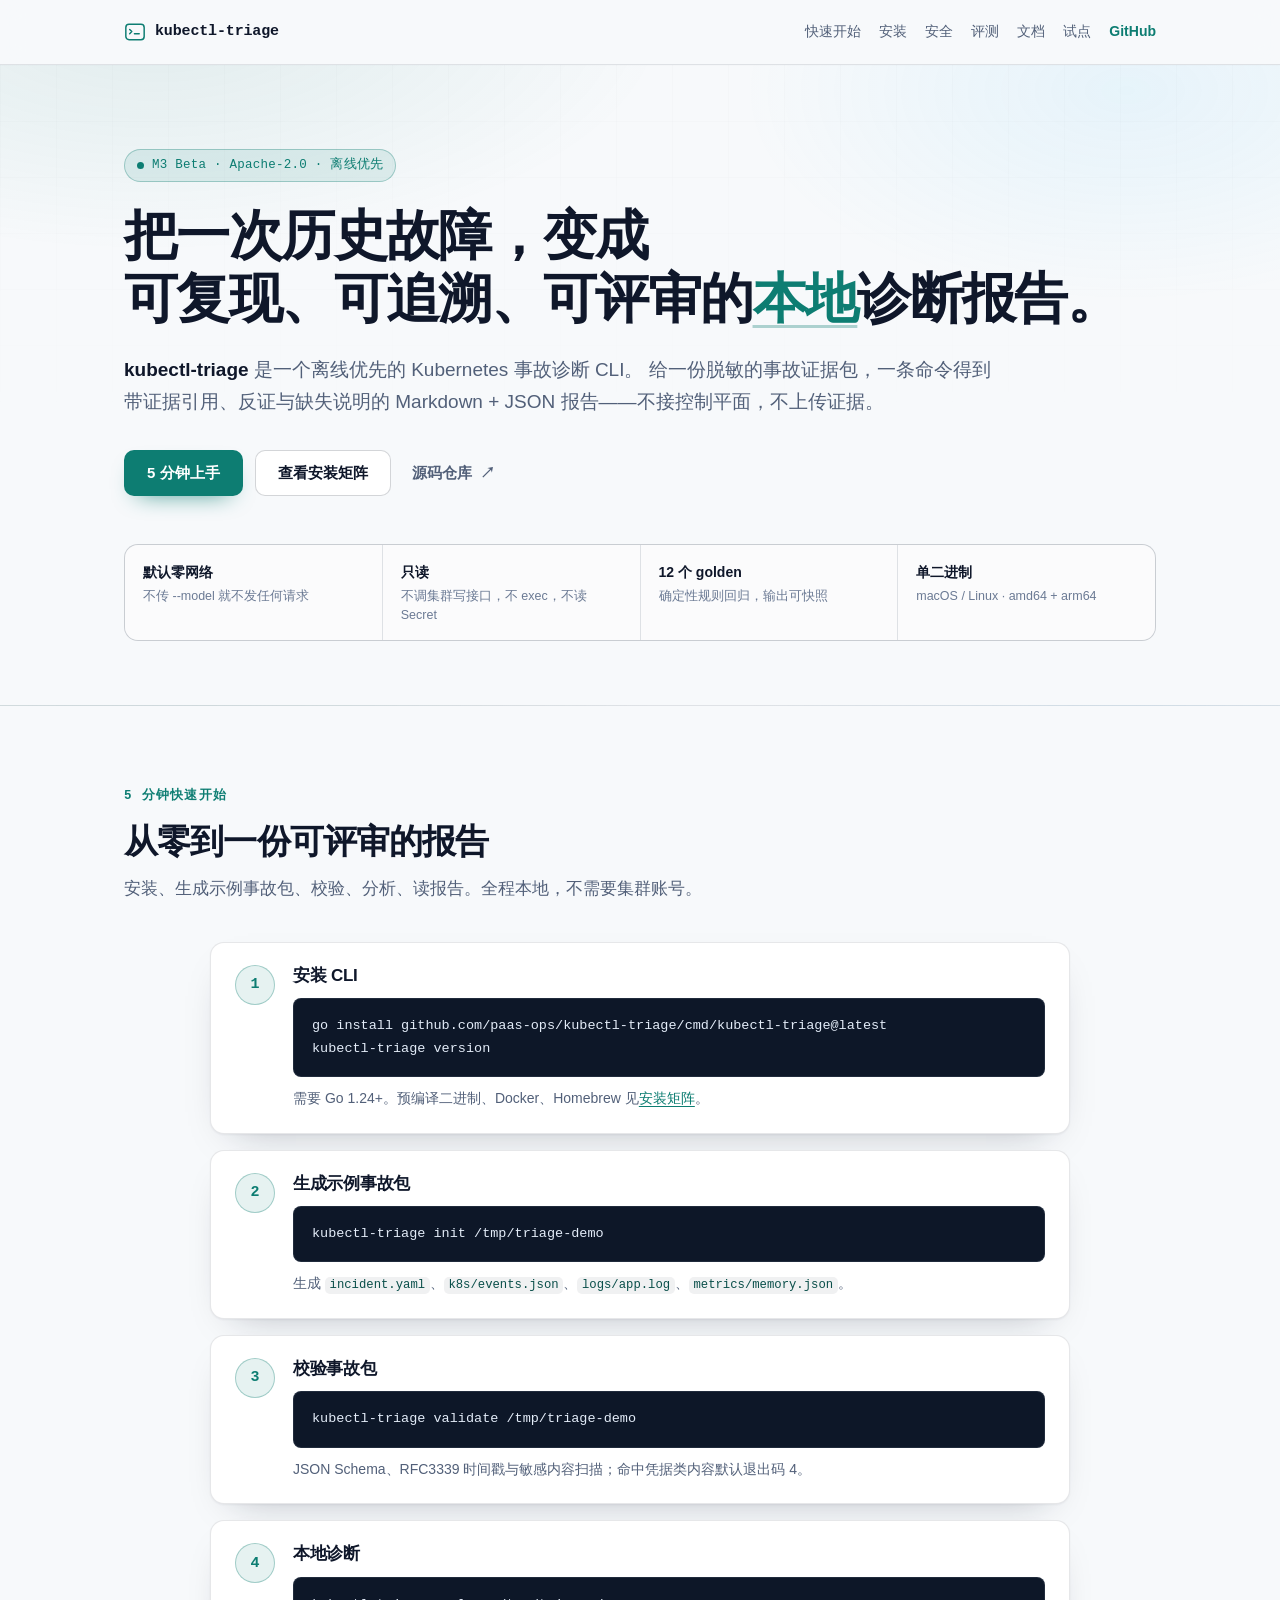
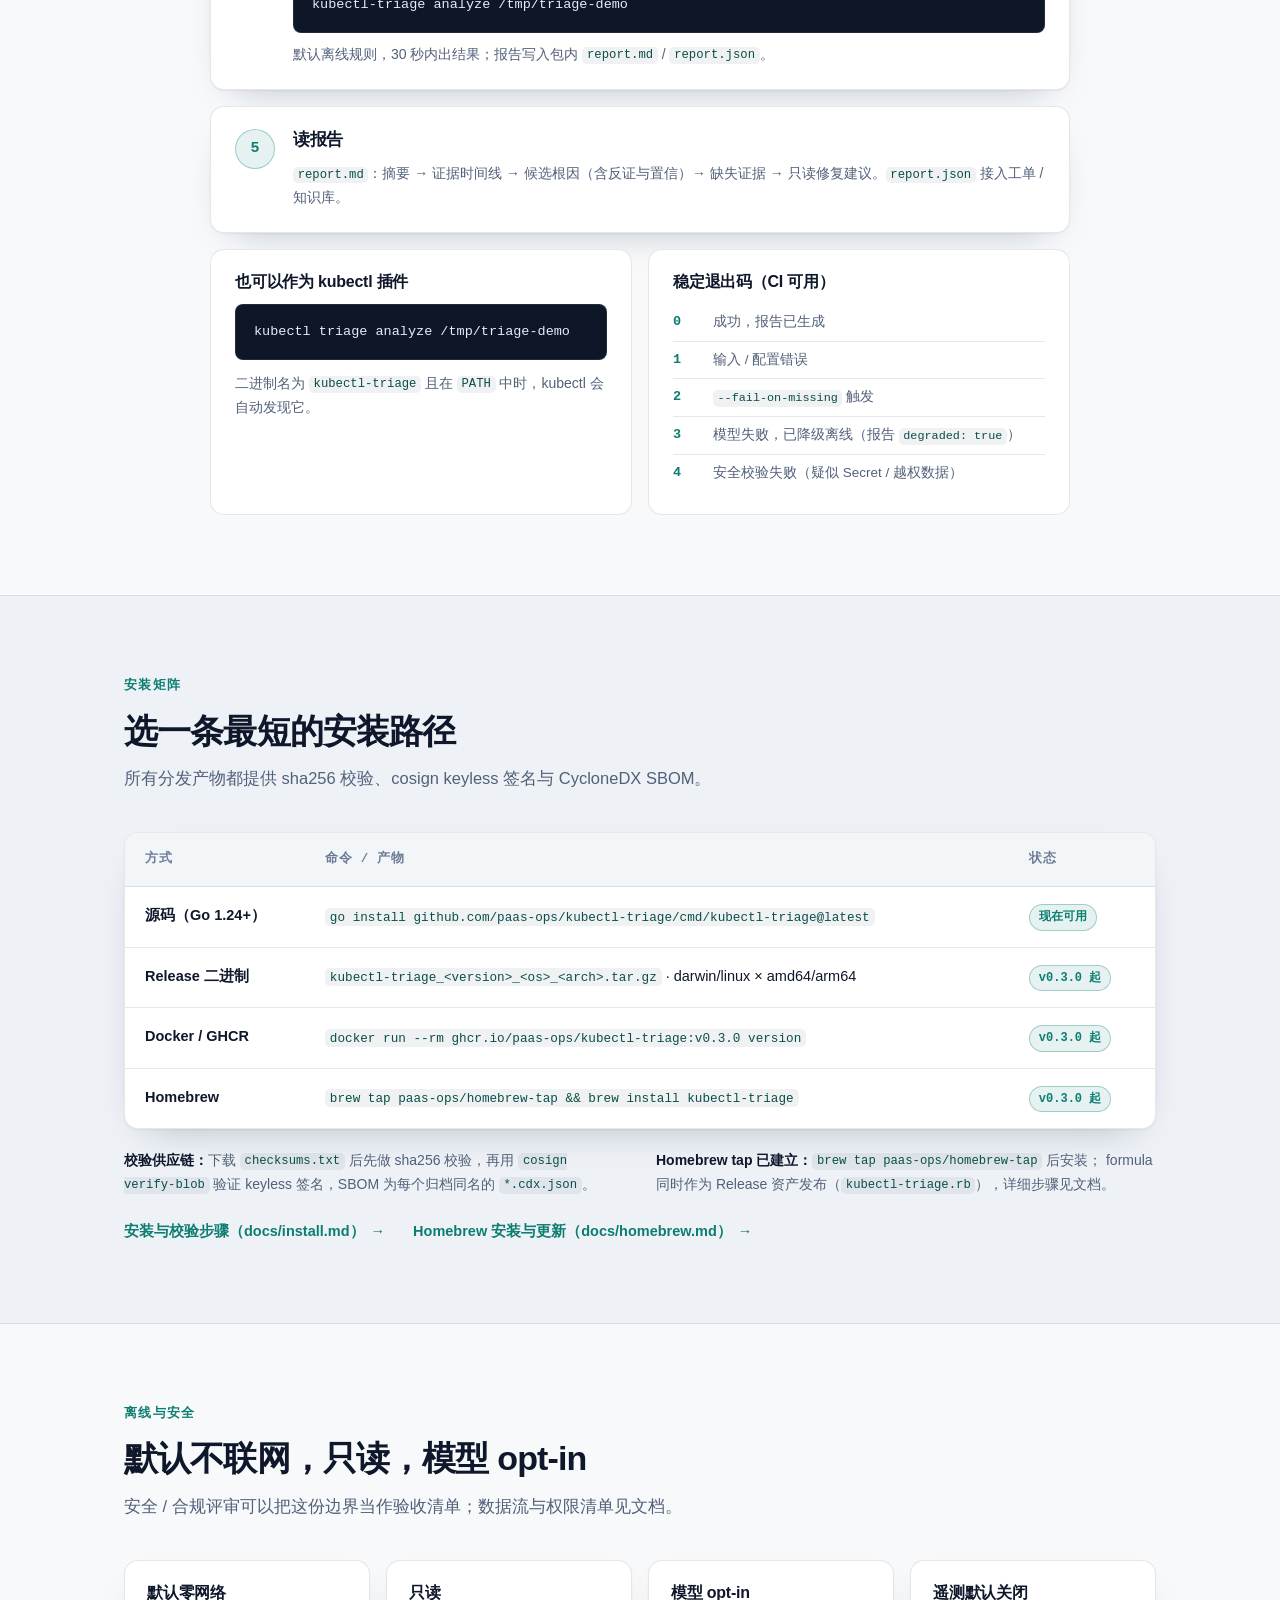
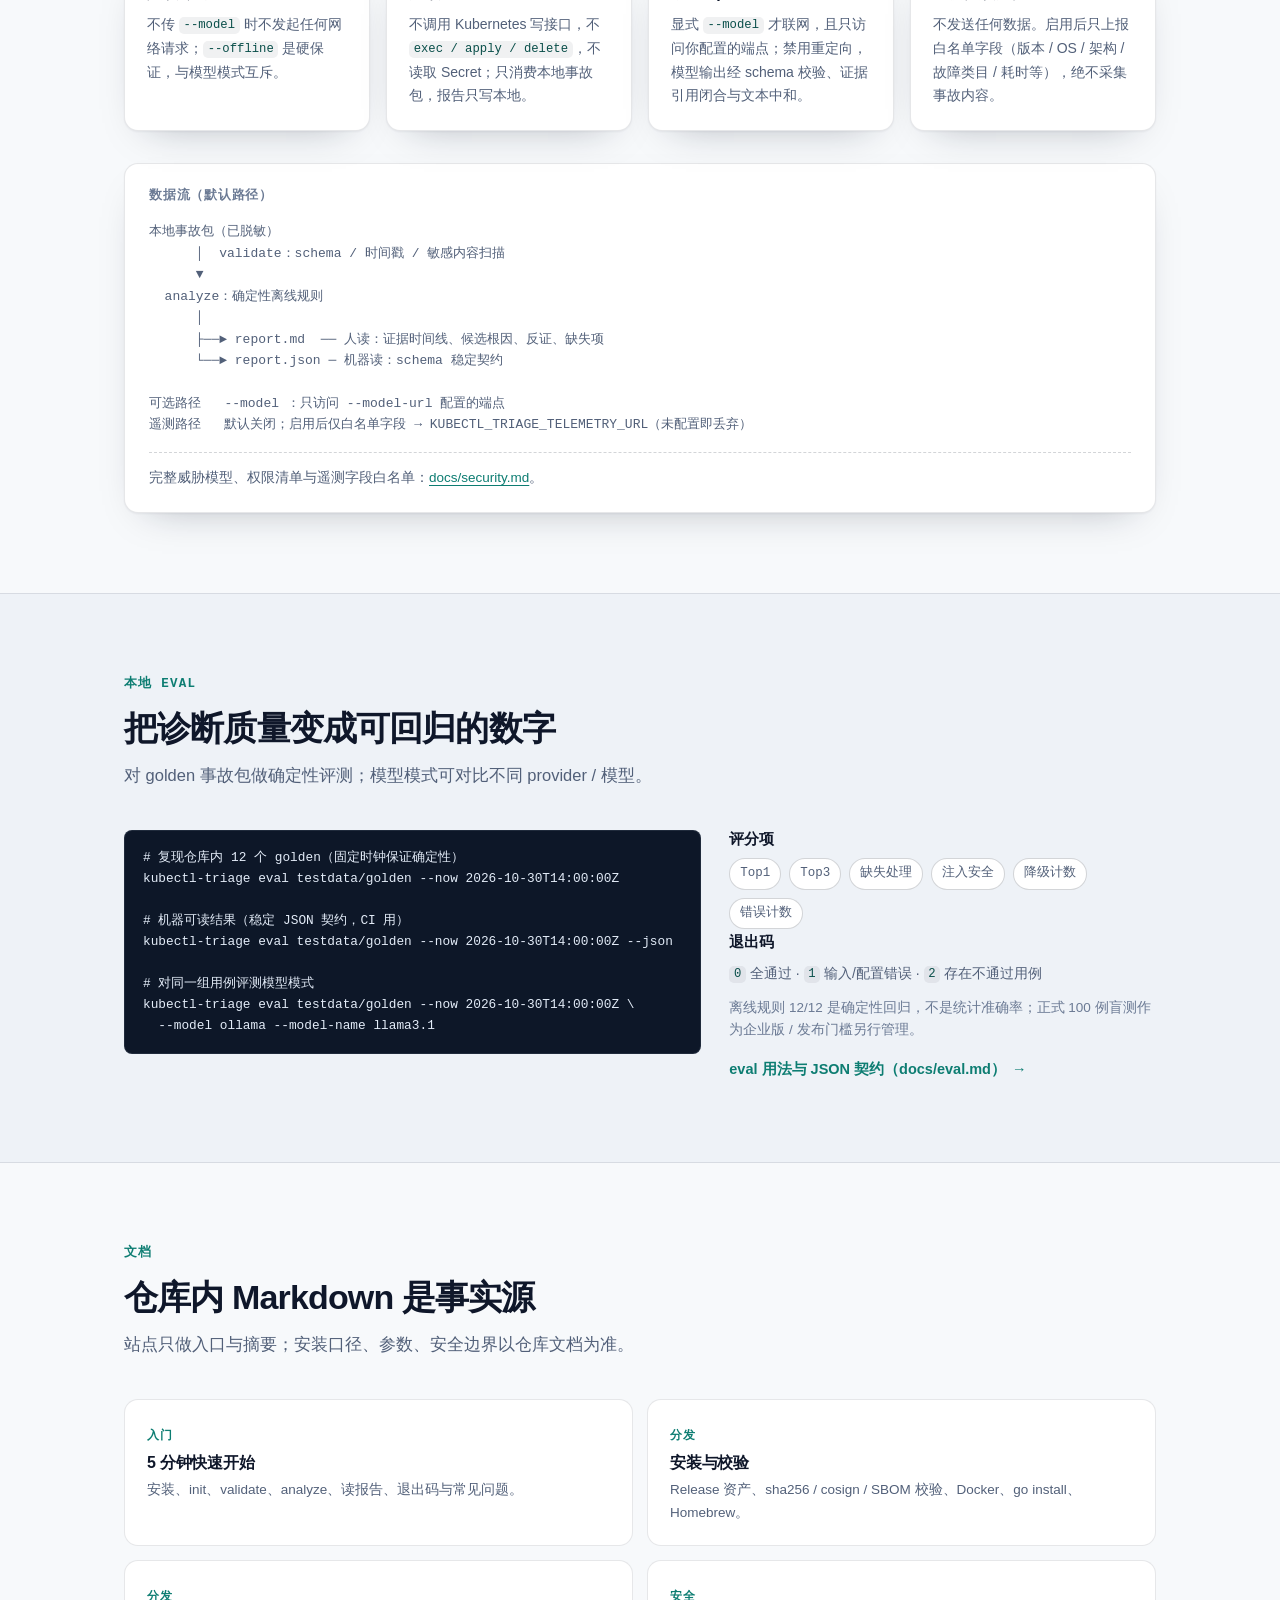
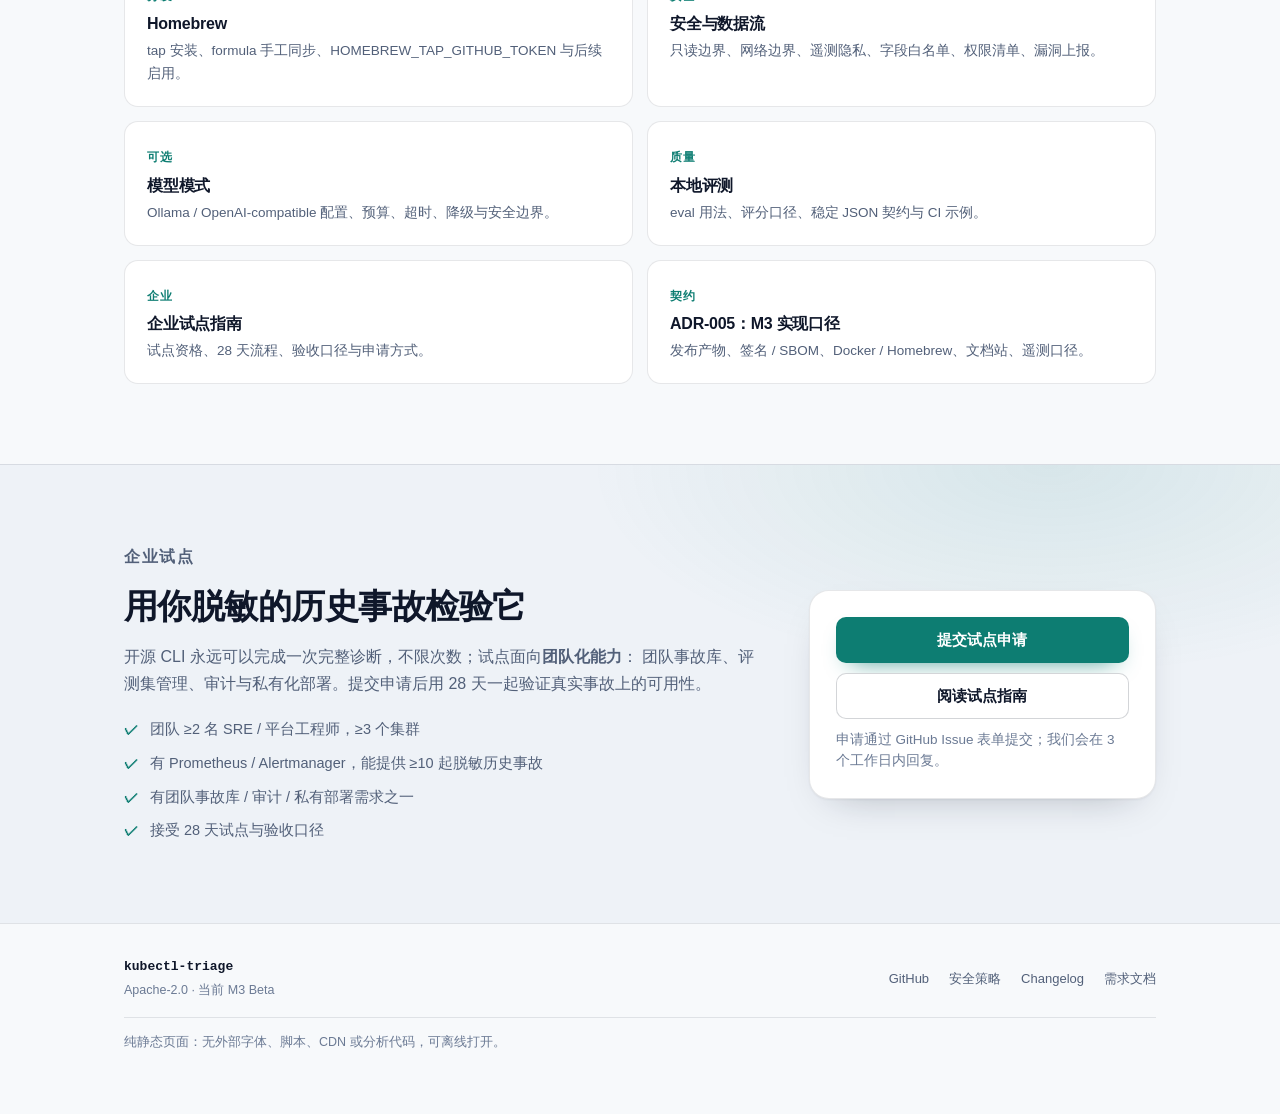
==== commit eb6dde22: "docs: mark Homebrew tap as available after v0.3.0 bootstrap - paas-ops/homebrew-tap now ships the v0" ====
--- a/site/index.html
+++ b/site/index.html
@@ -177,7 +177,7 @@
               <tr>
                 <th scope="row">Homebrew</th>
                 <td><code>brew tap paas-ops/homebrew-tap &amp;&amp; brew install kubectl-triage</code></td>
-                <td><span class="tag tag-wait">tap 建立后</span></td>
+                <td><span class="tag tag-ok">v0.3.0 起</span></td>
               </tr>
             </tbody>
           </table>
@@ -186,13 +186,13 @@
         <div class="note-row">
           <p><strong>校验供应链：</strong>下载 <code>checksums.txt</code> 后先做 sha256 校验，再用
           <code>cosign verify-blob</code> 验证 keyless 签名，SBOM 为每个归档同名的 <code>*.cdx.json</code>。</p>
-          <p><strong>还没准备好 tap？</strong>Homebrew formula 会作为 Release 资产发布（<code>kubectl-triage.rb</code>），
-          可直接从资产安装；详细步骤见文档。</p>
+          <p><strong>Homebrew tap 已建立：</strong><code>brew tap paas-ops/homebrew-tap</code> 后安装；
+          formula 同时作为 Release 资产发布（<code>kubectl-triage.rb</code>），详细步骤见文档。</p>
         </div>
 
         <div class="link-row">
           <a class="text-link" href="https://github.com/paas-ops/kubectl-triage/blob/main/docs/install.md">安装与校验步骤（docs/install.md）<span aria-hidden="true">→</span></a>
-          <a class="text-link" href="https://github.com/paas-ops/kubectl-triage/blob/main/docs/homebrew.md">Homebrew 现状与 tap bootstrap（docs/homebrew.md）<span aria-hidden="true">→</span></a>
+          <a class="text-link" href="https://github.com/paas-ops/kubectl-triage/blob/main/docs/homebrew.md">Homebrew 安装与更新（docs/homebrew.md）<span aria-hidden="true">→</span></a>
         </div>
       </div>
     </section>
@@ -305,7 +305,7 @@
           <a class="doc-card" href="https://github.com/paas-ops/kubectl-triage/blob/main/docs/homebrew.md">
             <span class="doc-tag">分发</span>
             <h3>Homebrew</h3>
-            <p>formula 资产、tap bootstrap、HOMEBREW_TAP_GITHUB_TOKEN 与后续启用。</p>
+            <p>tap 安装、formula 手工同步、HOMEBREW_TAP_GITHUB_TOKEN 与后续启用。</p>
           </a>
           <a class="doc-card" href="https://github.com/paas-ops/kubectl-triage/blob/main/docs/security.md">
             <span class="doc-tag">安全</span>
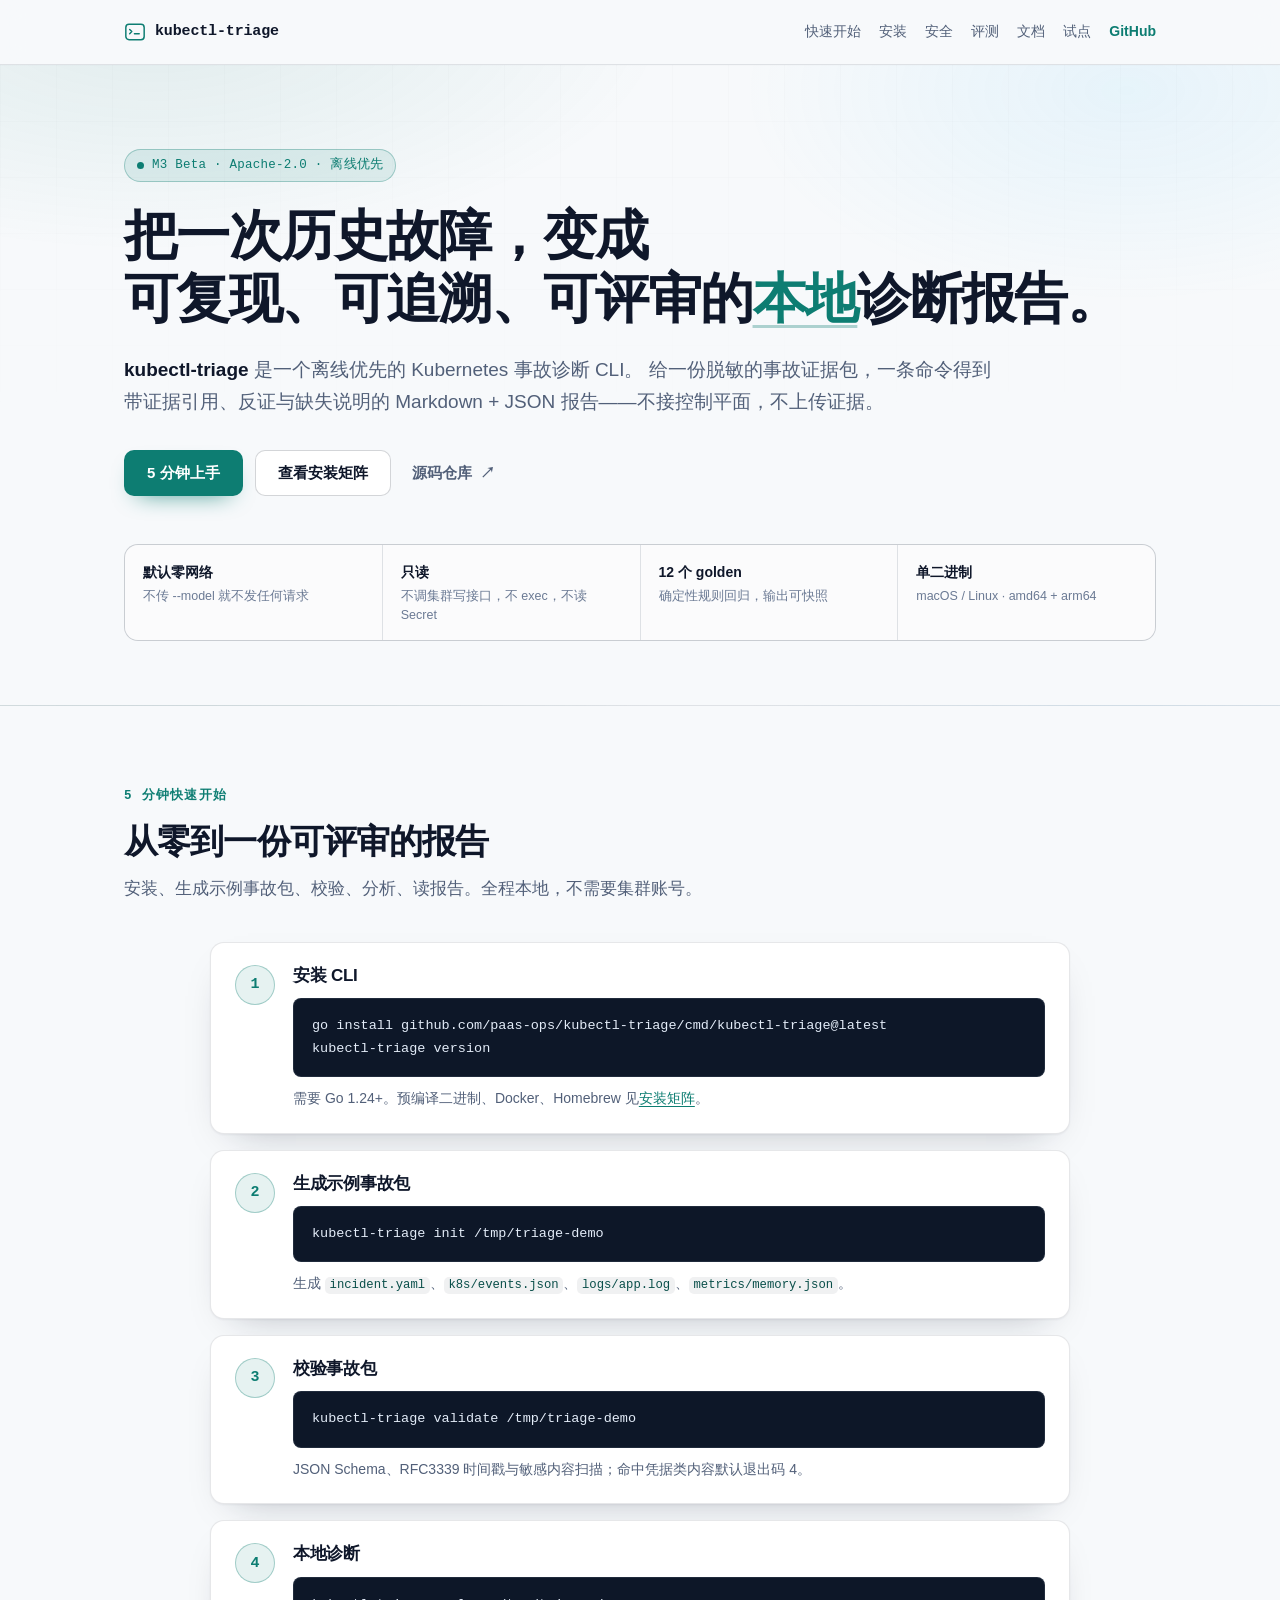
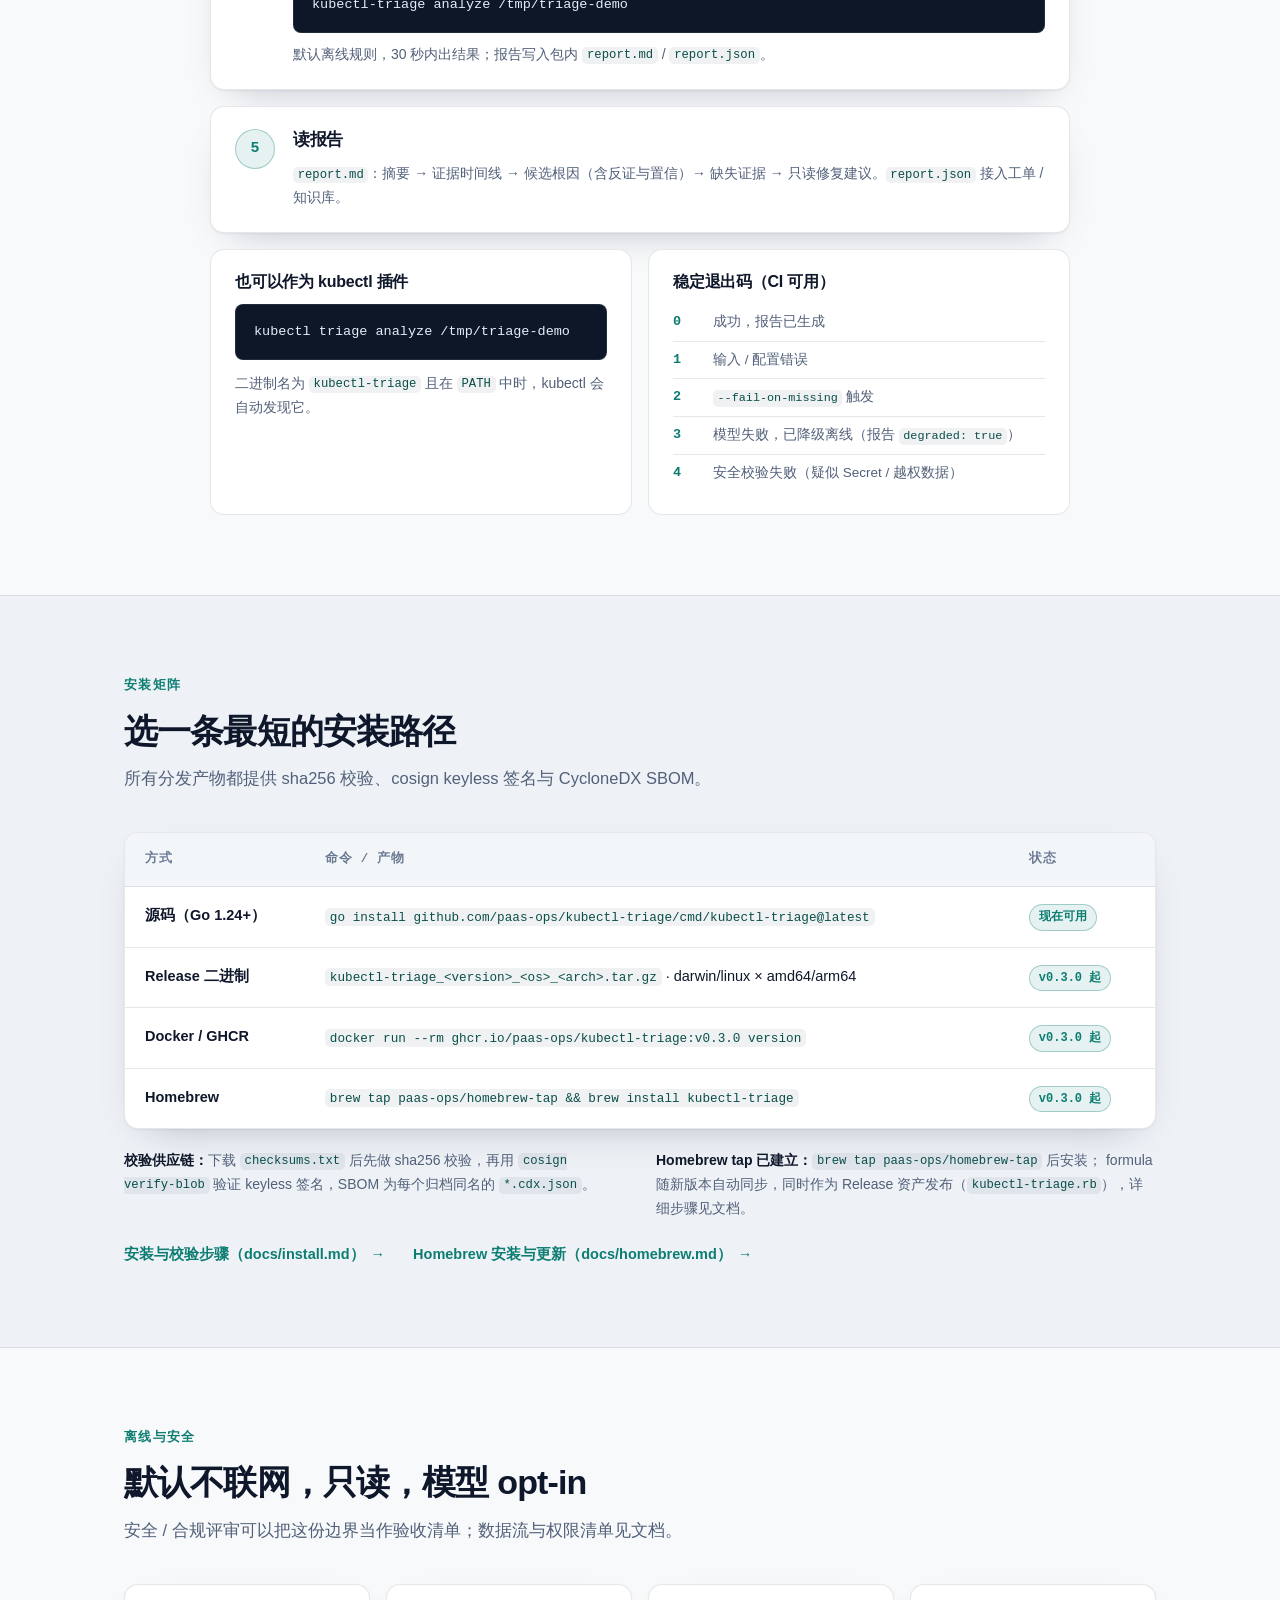
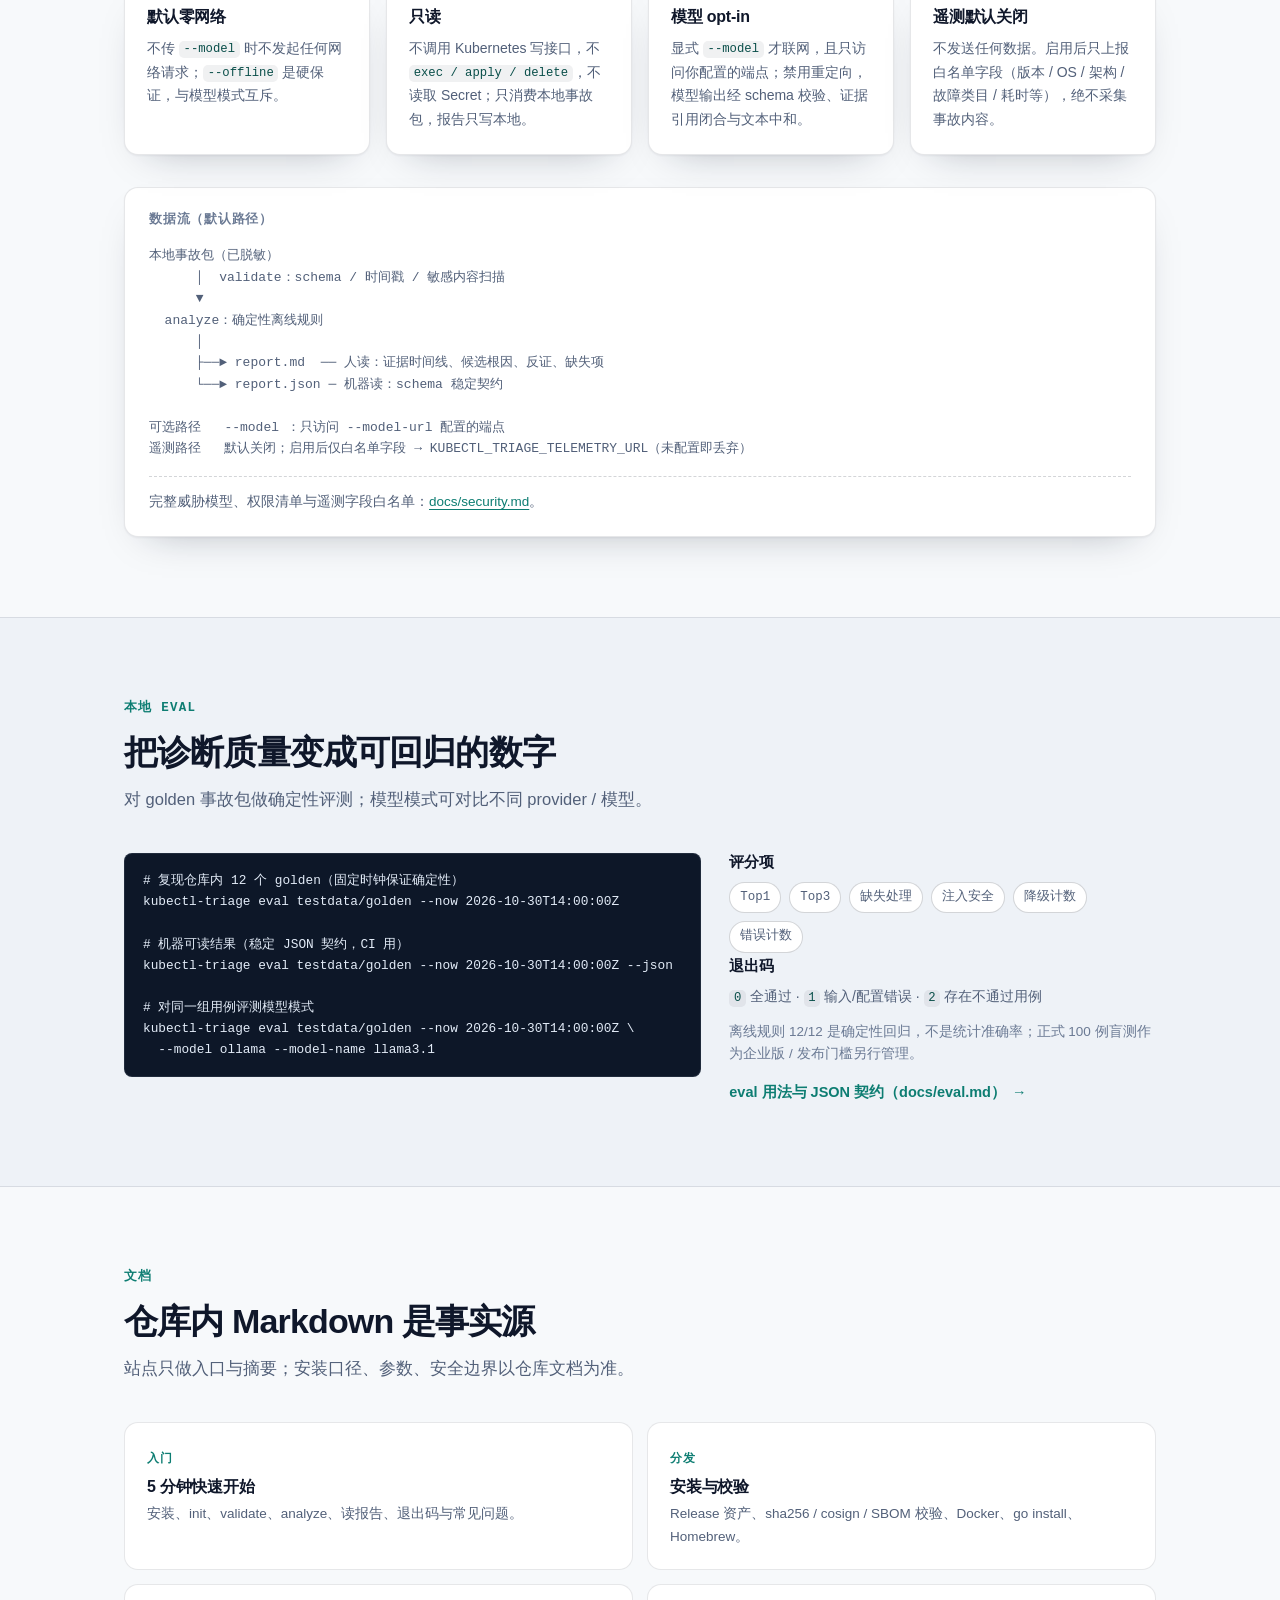
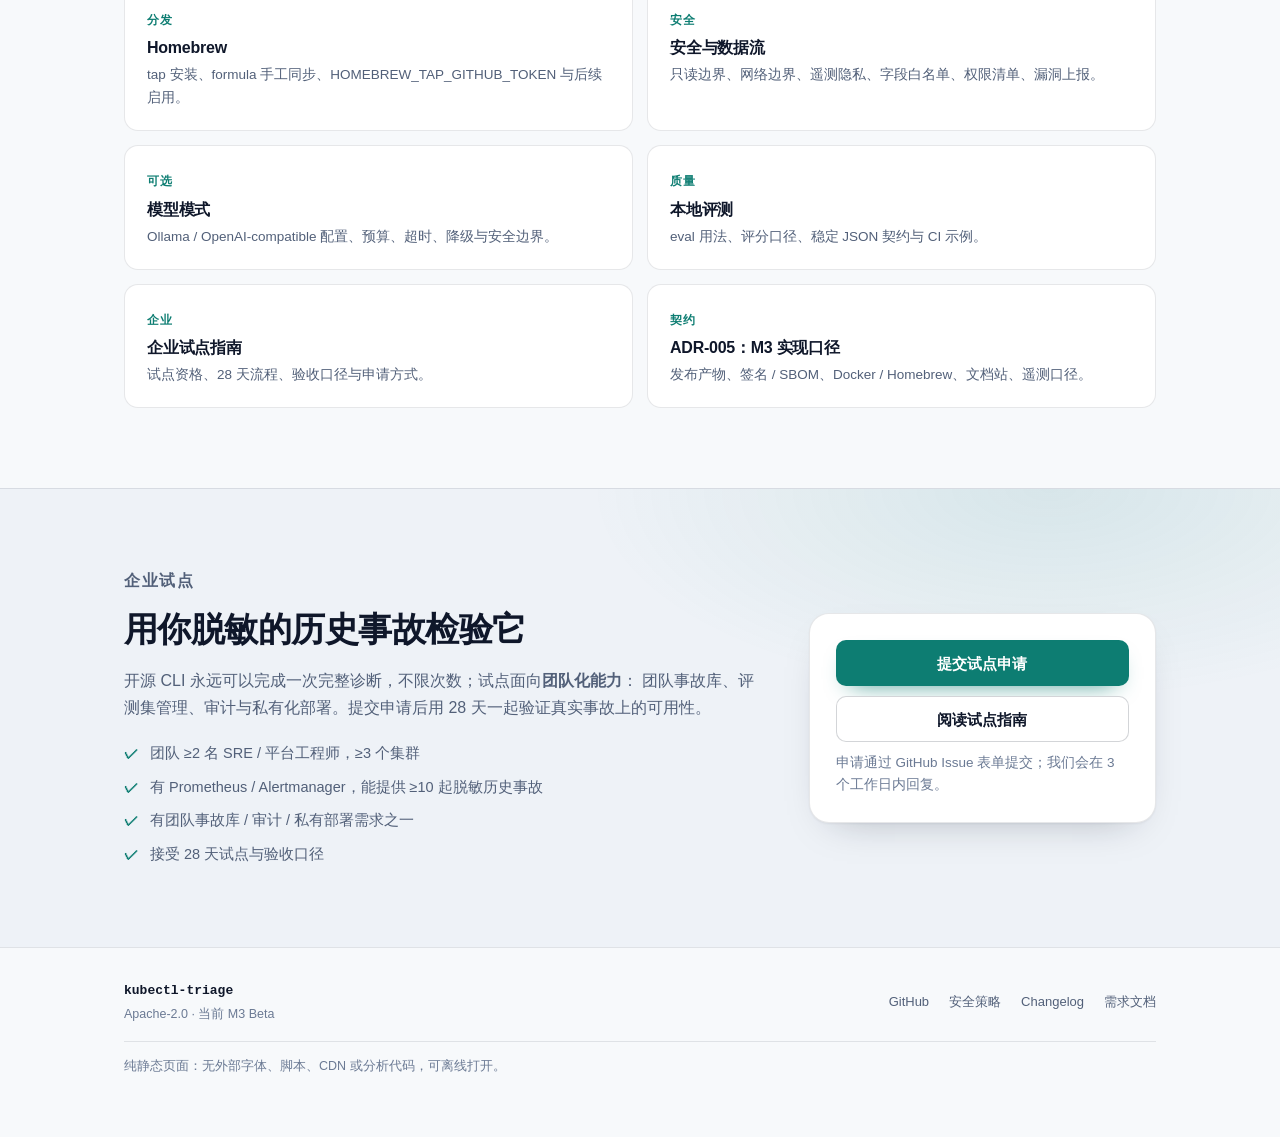
==== commit 9a4345da: "docs: document automated tap sync, release verification and eval set contract - Homebrew formula is " ====
--- a/site/index.html
+++ b/site/index.html
@@ -187,7 +187,7 @@
           <p><strong>校验供应链：</strong>下载 <code>checksums.txt</code> 后先做 sha256 校验，再用
           <code>cosign verify-blob</code> 验证 keyless 签名，SBOM 为每个归档同名的 <code>*.cdx.json</code>。</p>
           <p><strong>Homebrew tap 已建立：</strong><code>brew tap paas-ops/homebrew-tap</code> 后安装；
-          formula 同时作为 Release 资产发布（<code>kubectl-triage.rb</code>），详细步骤见文档。</p>
+          formula 随新版本自动同步，同时作为 Release 资产发布（<code>kubectl-triage.rb</code>），详细步骤见文档。</p>
         </div>
 
         <div class="link-row">
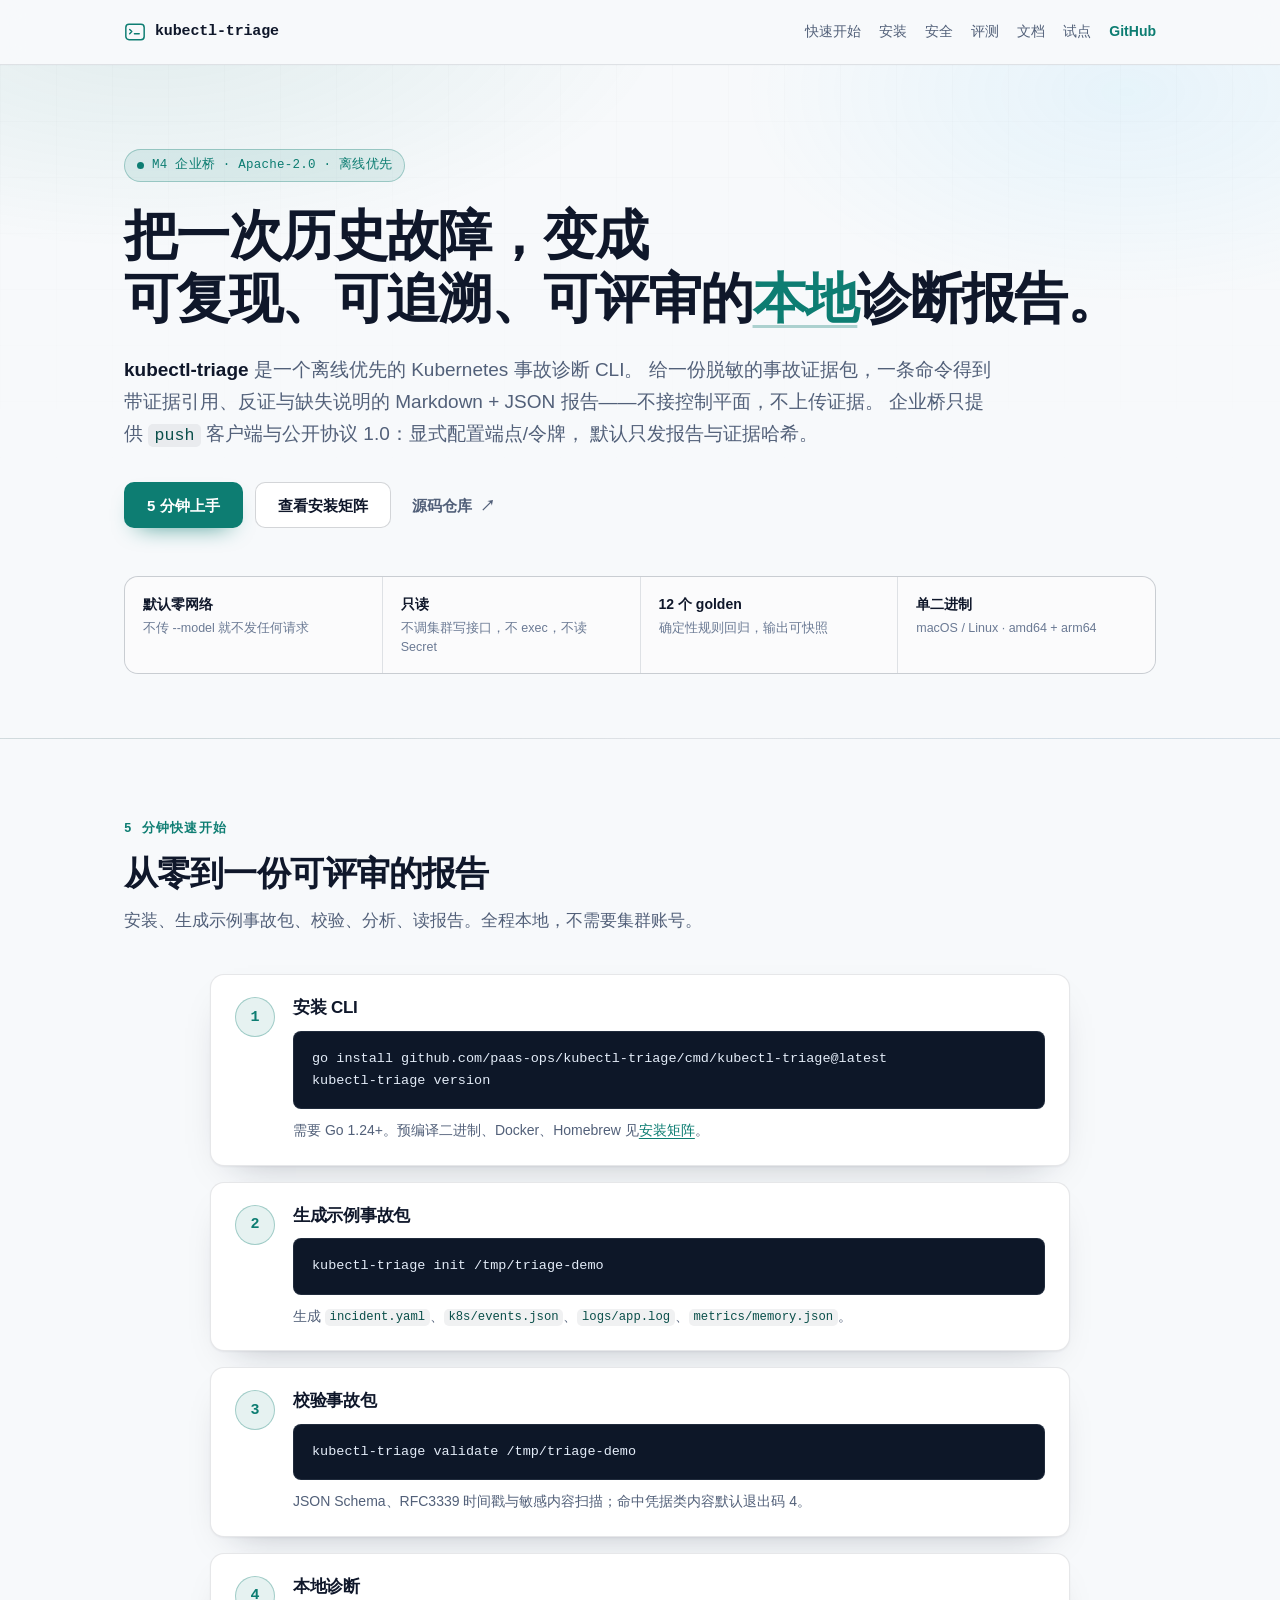
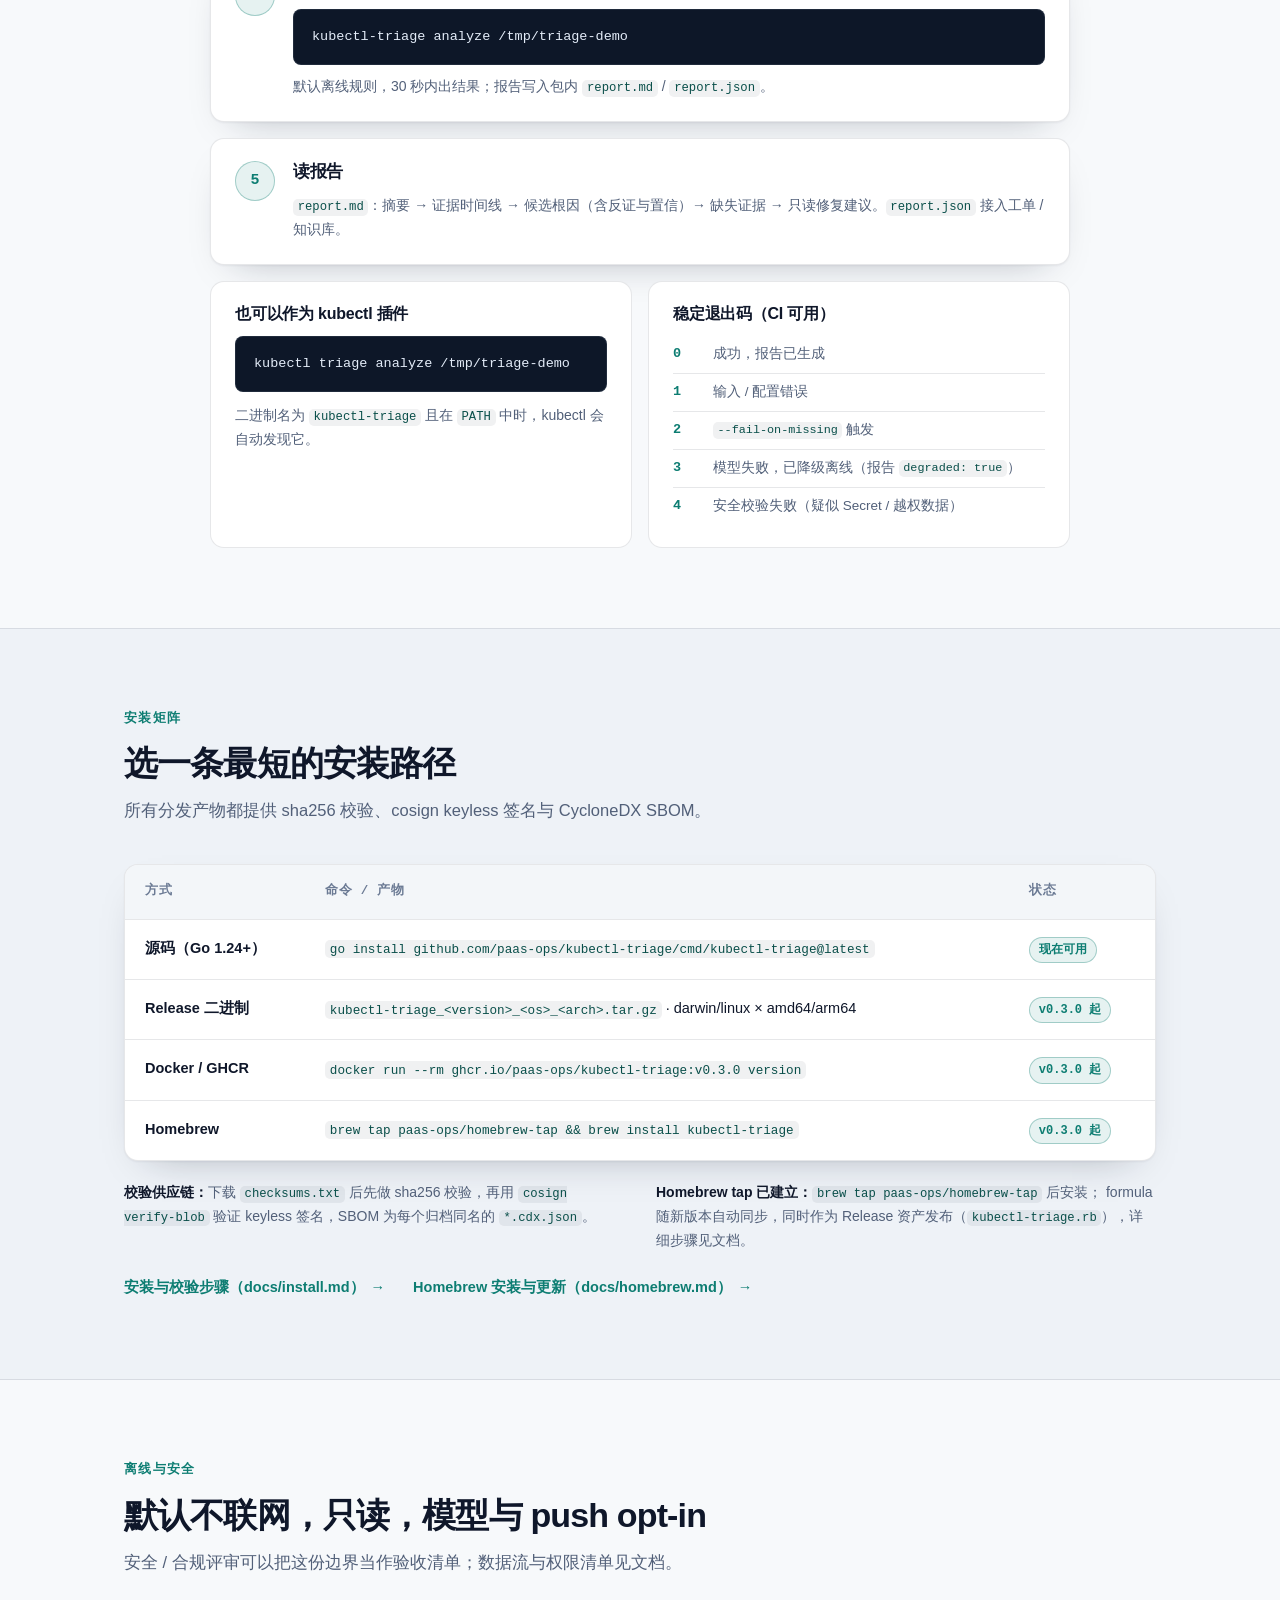
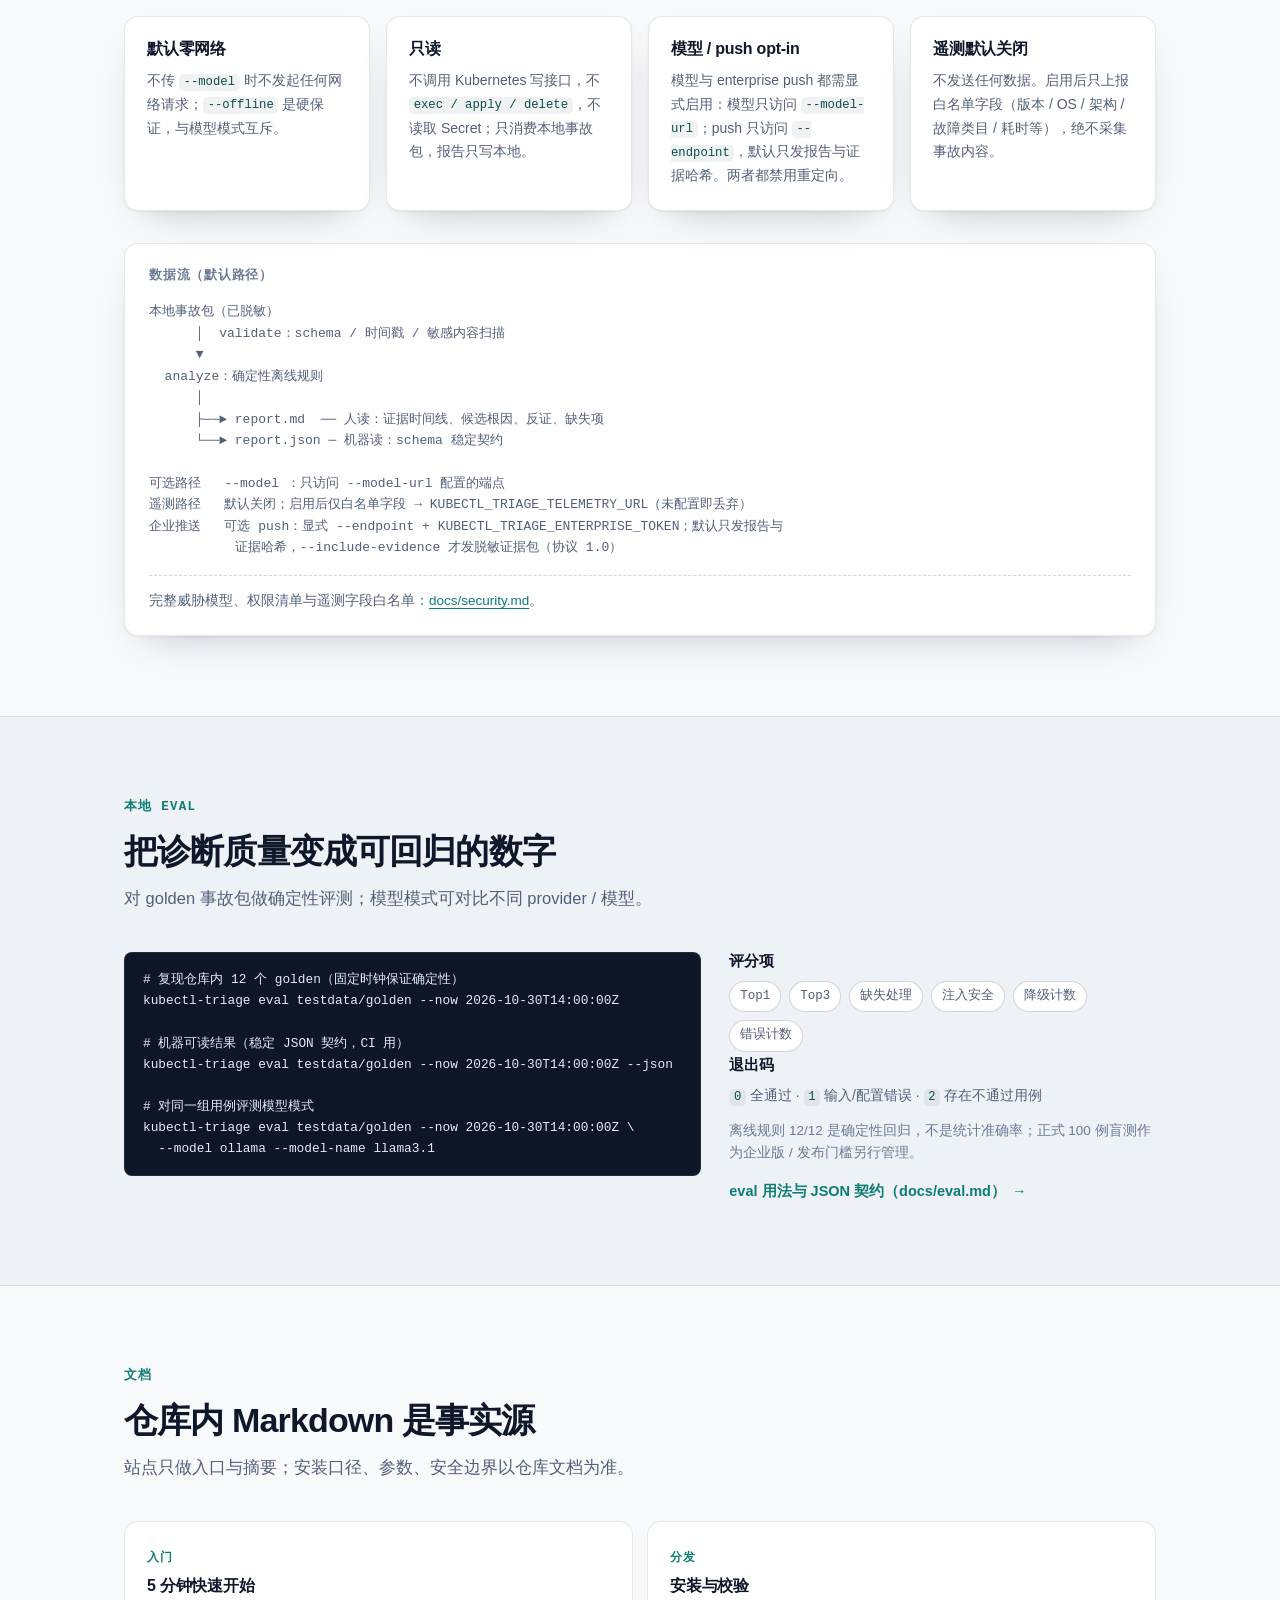
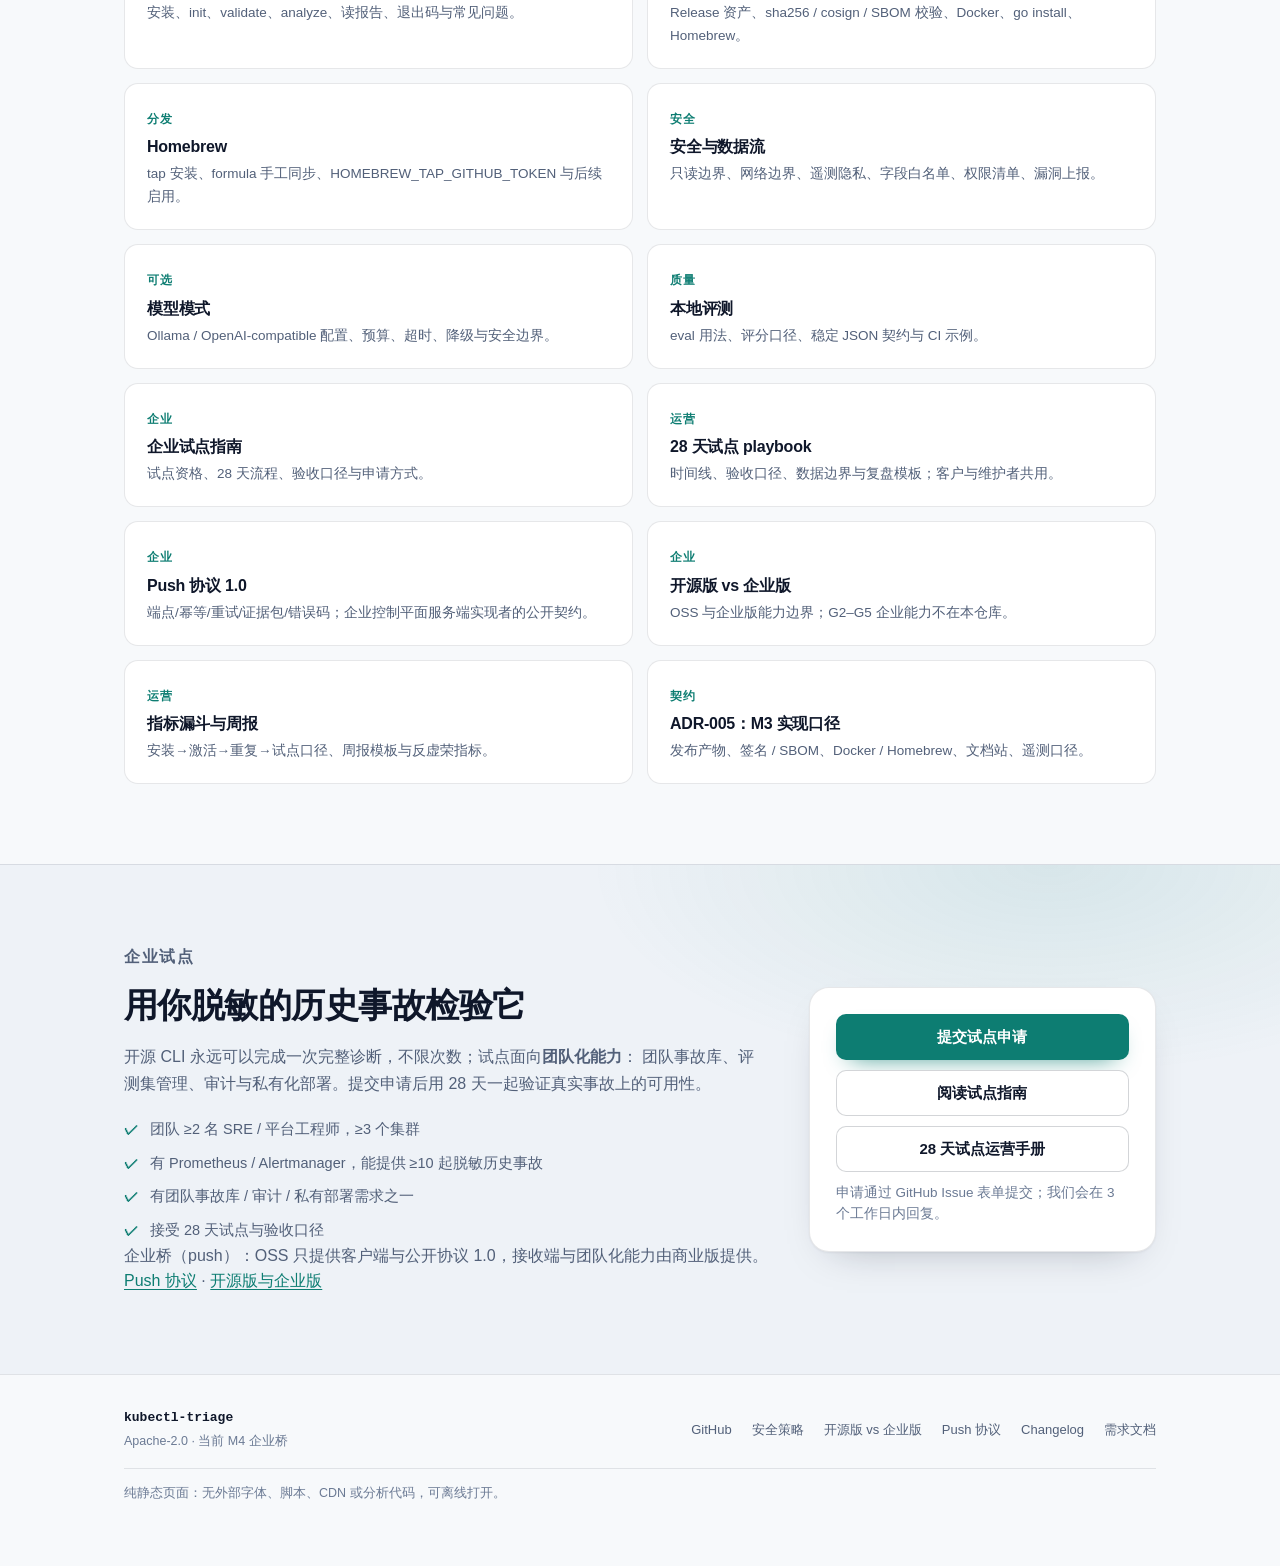
==== commit 8a135a90: "docs: publish push protocol v1.0 and enterprise groundwork Signed-off-by: ThomasZhang <alphejangs@gm" ====
--- a/site/index.html
+++ b/site/index.html
@@ -43,12 +43,14 @@
     <!-- Hero -->
     <section id="top" class="hero">
       <div class="container hero-inner">
-        <p class="eyebrow"><span class="dot" aria-hidden="true"></span> M3 Beta · Apache-2.0 · 离线优先</p>
+        <p class="eyebrow"><span class="dot" aria-hidden="true"></span> M4 企业桥 · Apache-2.0 · 离线优先</p>
         <h1>把一次历史故障，变成<br class="hero-break">可复现、可追溯、可评审的<em>本地</em>诊断报告。</h1>
         <p class="lead">
           <strong>kubectl-triage</strong> 是一个离线优先的 Kubernetes 事故诊断 CLI。
           给一份脱敏的事故证据包，一条命令得到带证据引用、反证与缺失说明的
           Markdown + JSON 报告——不接控制平面，不上传证据。
+          企业桥只提供 <code>push</code> 客户端与公开协议 1.0：显式配置端点/令牌，
+          默认只发报告与证据哈希。
         </p>
         <div class="hero-actions">
           <a class="btn btn-primary" href="#quickstart">5 分钟上手</a>
@@ -202,7 +204,7 @@
       <div class="container">
         <header class="section-head">
           <p class="kicker">离线与安全</p>
-          <h2>默认不联网，只读，模型 opt-in</h2>
+          <h2>默认不联网，只读，模型与 push opt-in</h2>
           <p class="section-lead">安全 / 合规评审可以把这份边界当作验收清单；数据流与权限清单见文档。</p>
         </header>
 
@@ -216,8 +218,8 @@
             <p>不调用 Kubernetes 写接口，不 <code>exec / apply / delete</code>，不读取 Secret；只消费本地事故包，报告只写本地。</p>
           </article>
           <article class="card">
-            <h3>模型 opt-in</h3>
-            <p>显式 <code>--model</code> 才联网，且只访问你配置的端点；禁用重定向，模型输出经 schema 校验、证据引用闭合与文本中和。</p>
+            <h3>模型 / push opt-in</h3>
+            <p>模型与 enterprise push 都需显式启用：模型只访问 <code>--model-url</code>；push 只访问 <code>--endpoint</code>，默认只发报告与证据哈希。两者都禁用重定向。</p>
           </article>
           <article class="card">
             <h3>遥测默认关闭</h3>
@@ -236,7 +238,9 @@
       └──► report.json ─ 机器读：schema 稳定契约
 
 可选路径   --model <provider>：只访问 --model-url 配置的端点
-遥测路径   默认关闭；启用后仅白名单字段 → KUBECTL_TRIAGE_TELEMETRY_URL（未配置即丢弃）</code></pre>
+遥测路径   默认关闭；启用后仅白名单字段 → KUBECTL_TRIAGE_TELEMETRY_URL（未配置即丢弃）
+企业推送   可选 push：显式 --endpoint + KUBECTL_TRIAGE_ENTERPRISE_TOKEN；默认只发报告与
+           证据哈希，--include-evidence 才发脱敏证据包（协议 1.0）</code></pre>
           <p class="flow-note">完整威胁模型、权限清单与遥测字段白名单：<a href="https://github.com/paas-ops/kubectl-triage/blob/main/docs/security.md">docs/security.md</a>。</p>
         </figure>
       </div>
@@ -327,6 +331,26 @@
             <h3>企业试点指南</h3>
             <p>试点资格、28 天流程、验收口径与申请方式。</p>
           </a>
+          <a class="doc-card" href="https://github.com/paas-ops/kubectl-triage/blob/main/docs/pilot-playbook.md">
+            <span class="doc-tag">运营</span>
+            <h3>28 天试点 playbook</h3>
+            <p>时间线、验收口径、数据边界与复盘模板；客户与维护者共用。</p>
+          </a>
+          <a class="doc-card" href="https://github.com/paas-ops/kubectl-triage/blob/main/docs/push-protocol.md">
+            <span class="doc-tag">企业</span>
+            <h3>Push 协议 1.0</h3>
+            <p>端点/幂等/重试/证据包/错误码；企业控制平面服务端实现者的公开契约。</p>
+          </a>
+          <a class="doc-card" href="https://github.com/paas-ops/kubectl-triage/blob/main/docs/enterprise.md">
+            <span class="doc-tag">企业</span>
+            <h3>开源版 vs 企业版</h3>
+            <p>OSS 与企业版能力边界；G2–G5 企业能力不在本仓库。</p>
+          </a>
+          <a class="doc-card" href="https://github.com/paas-ops/kubectl-triage/blob/main/docs/metrics.md">
+            <span class="doc-tag">运营</span>
+            <h3>指标漏斗与周报</h3>
+            <p>安装→激活→重复→试点口径、周报模板与反虚荣指标。</p>
+          </a>
           <a class="doc-card" href="https://github.com/paas-ops/kubectl-triage/blob/main/docs/adr/ADR-005-M3%E5%AE%9E%E7%8E%B0%E5%8F%A3%E5%BE%84.md">
             <span class="doc-tag">契约</span>
             <h3>ADR-005：M3 实现口径</h3>
@@ -352,10 +376,14 @@
             <li>有团队事故库 / 审计 / 私有部署需求之一</li>
             <li>接受 28 天试点与验收口径</li>
           </ul>
+          <p class="muted">企业桥（push）：OSS 只提供客户端与公开协议 1.0，接收端与团队化能力由商业版提供。
+          <a href="https://github.com/paas-ops/kubectl-triage/blob/main/docs/push-protocol.md">Push 协议</a> ·
+          <a href="https://github.com/paas-ops/kubectl-triage/blob/main/docs/enterprise.md">开源版与企业版</a></p>
         </div>
         <div class="pilot-cta">
           <a class="btn btn-primary btn-block" href="https://github.com/paas-ops/kubectl-triage/issues/new?template=pilot-request.yml">提交试点申请</a>
           <a class="btn btn-secondary btn-block" href="https://github.com/paas-ops/kubectl-triage/blob/main/docs/pilot.md">阅读试点指南</a>
+          <a class="btn btn-secondary btn-block" href="https://github.com/paas-ops/kubectl-triage/blob/main/docs/pilot-playbook.md">28 天试点运营手册</a>
           <p class="muted">申请通过 GitHub Issue 表单提交；我们会在 3 个工作日内回复。</p>
         </div>
       </div>
@@ -366,11 +394,13 @@
     <div class="container footer-inner">
       <div class="footer-brand">
         <strong>kubectl-triage</strong>
-        <span>Apache-2.0 · 当前 M3 Beta</span>
+        <span>Apache-2.0 · 当前 M4 企业桥</span>
       </div>
       <nav class="footer-nav" aria-label="页脚导航">
         <a href="https://github.com/paas-ops/kubectl-triage">GitHub</a>
         <a href="https://github.com/paas-ops/kubectl-triage/blob/main/SECURITY.md">安全策略</a>
+        <a href="https://github.com/paas-ops/kubectl-triage/blob/main/docs/enterprise.md">开源版 vs 企业版</a>
+        <a href="https://github.com/paas-ops/kubectl-triage/blob/main/docs/push-protocol.md">Push 协议</a>
         <a href="https://github.com/paas-ops/kubectl-triage/blob/main/CHANGELOG.md">Changelog</a>
         <a href="https://github.com/paas-ops/kubectl-triage/blob/main/docs/%E9%9C%80%E6%B1%82%E6%96%87%E6%A1%A3.md">需求文档</a>
       </nav>
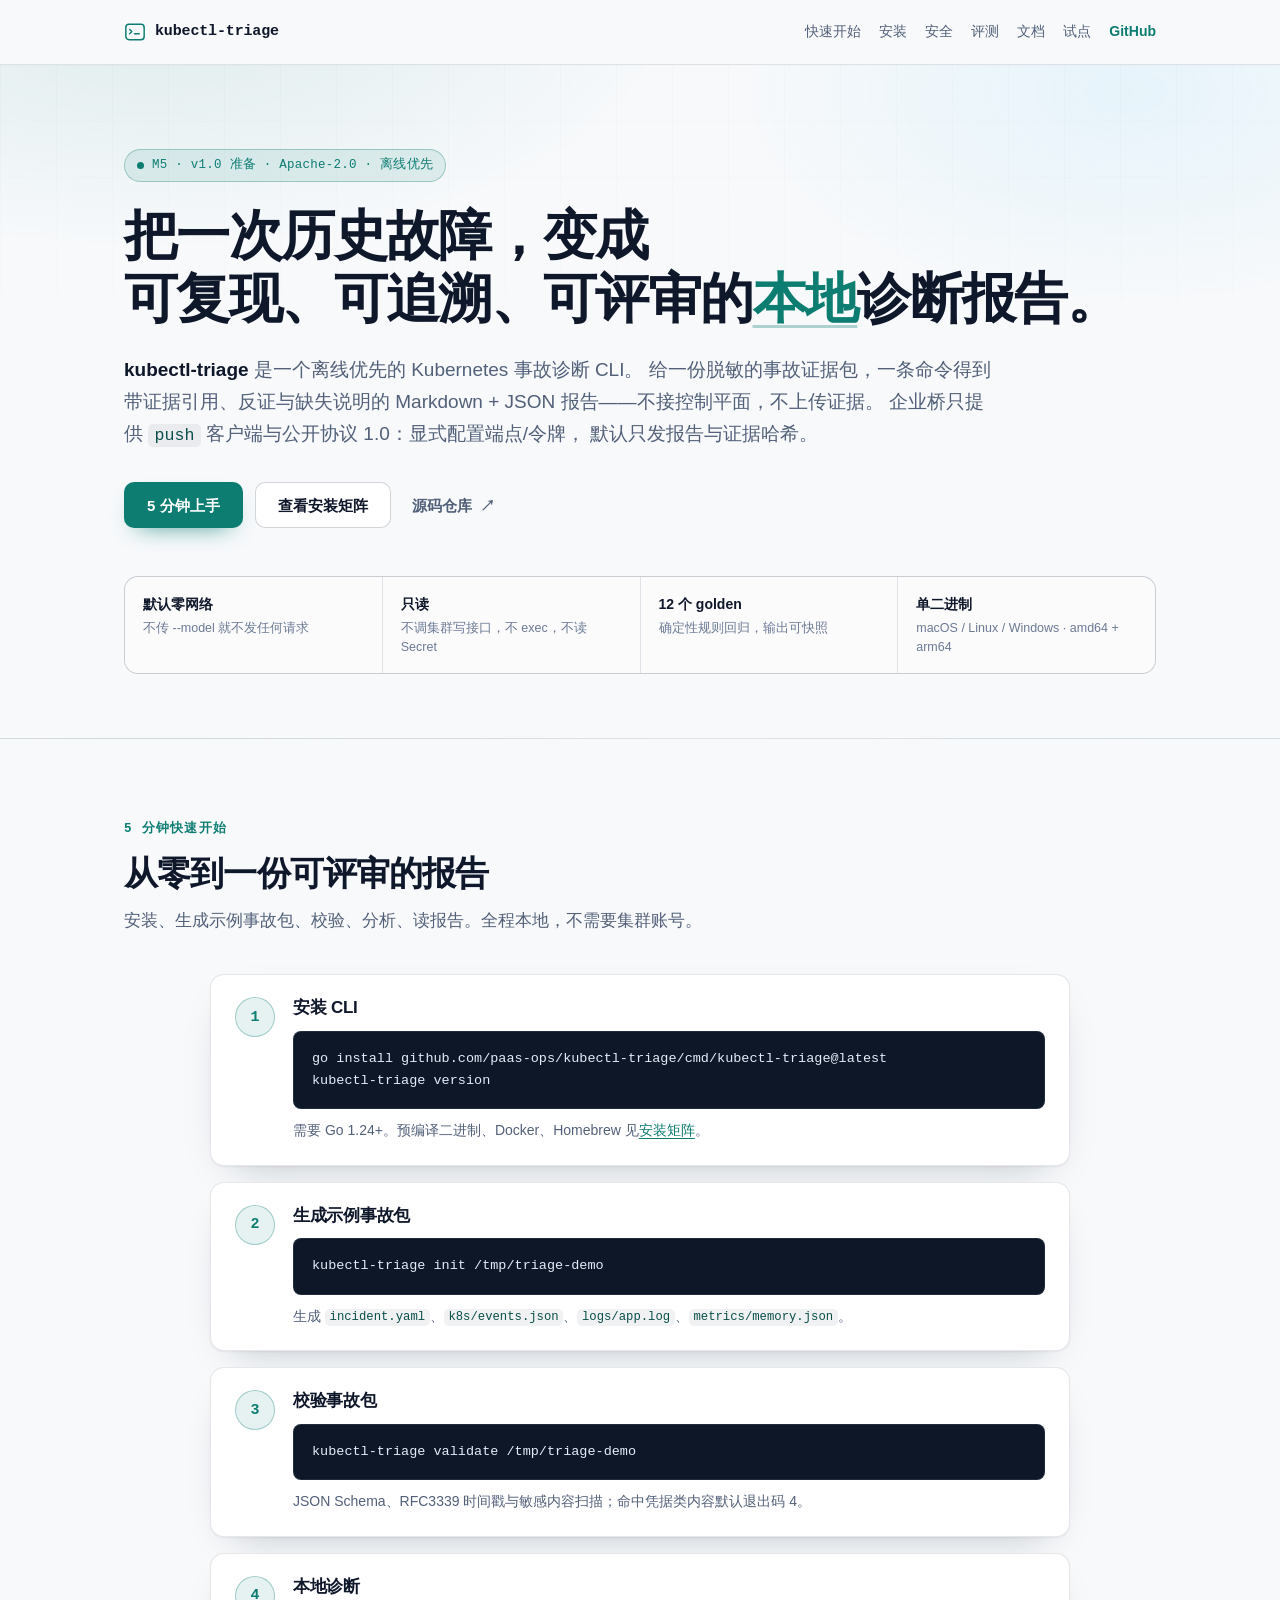
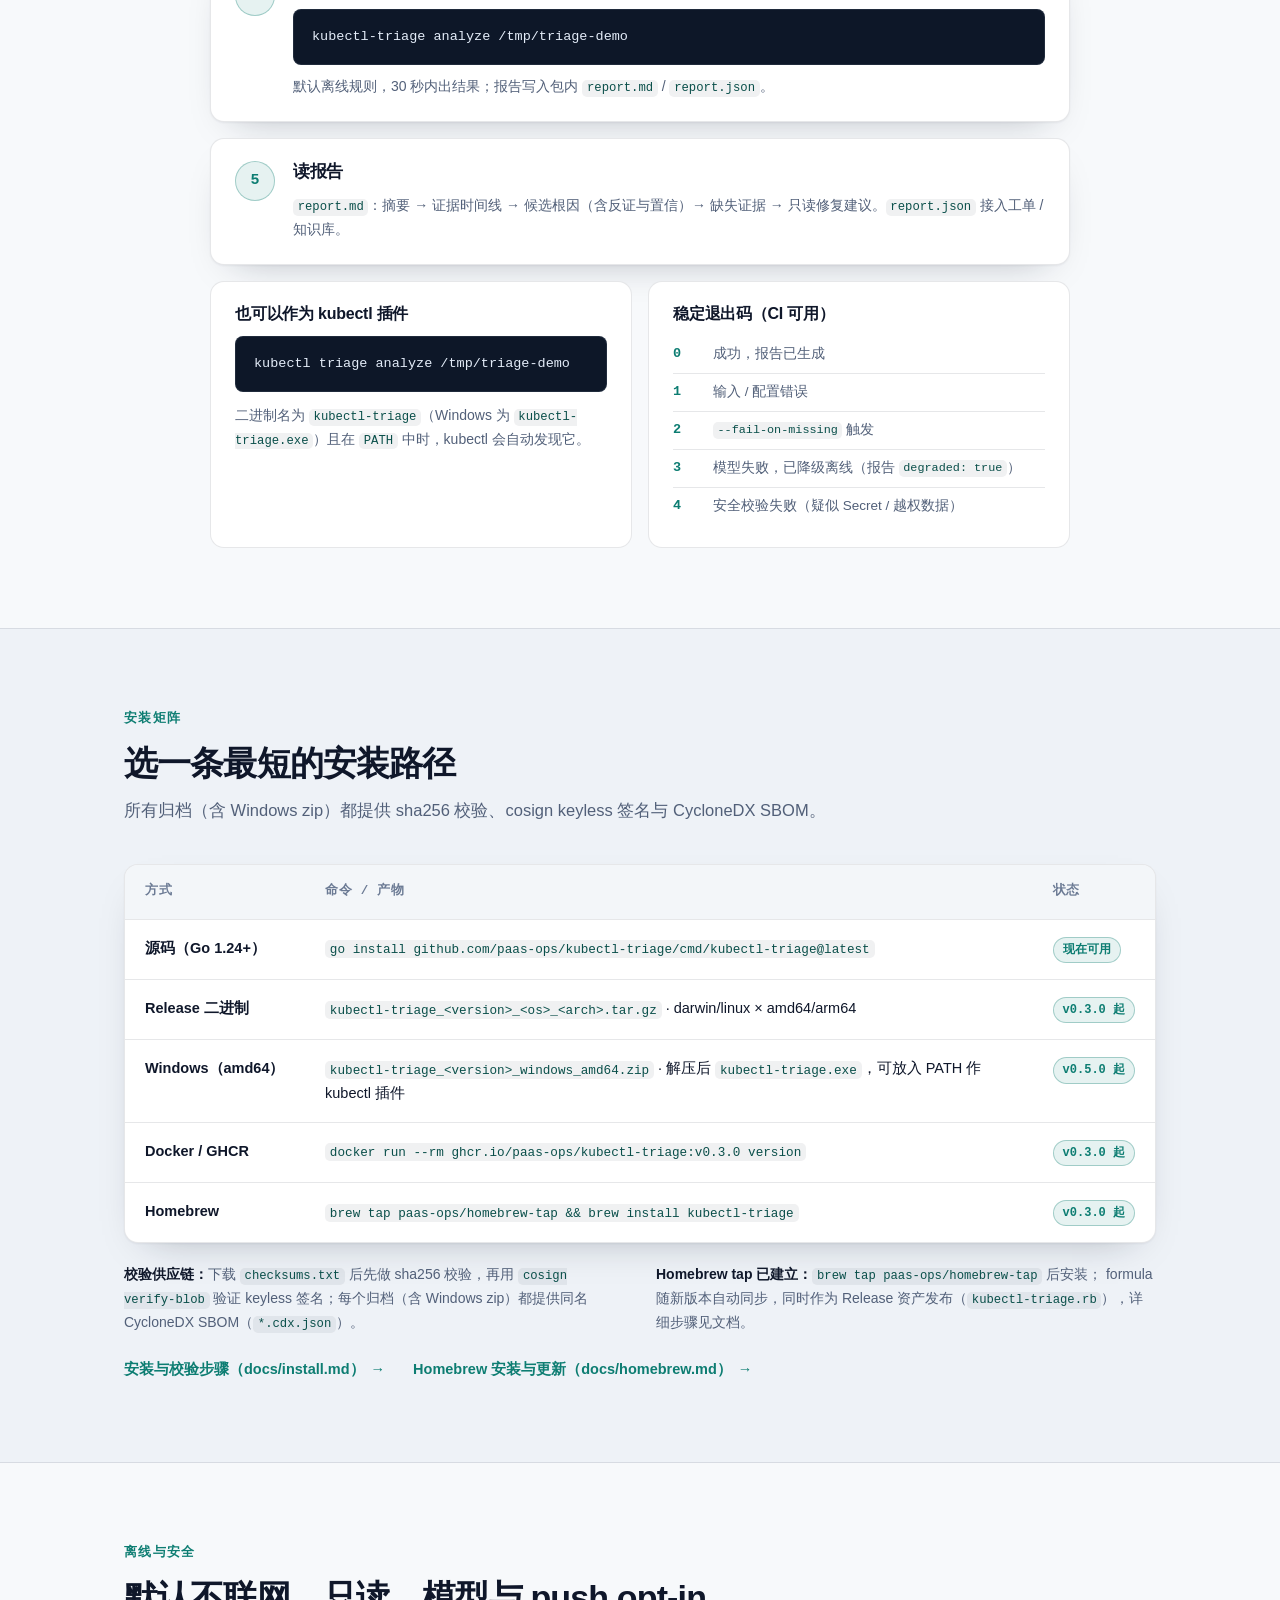
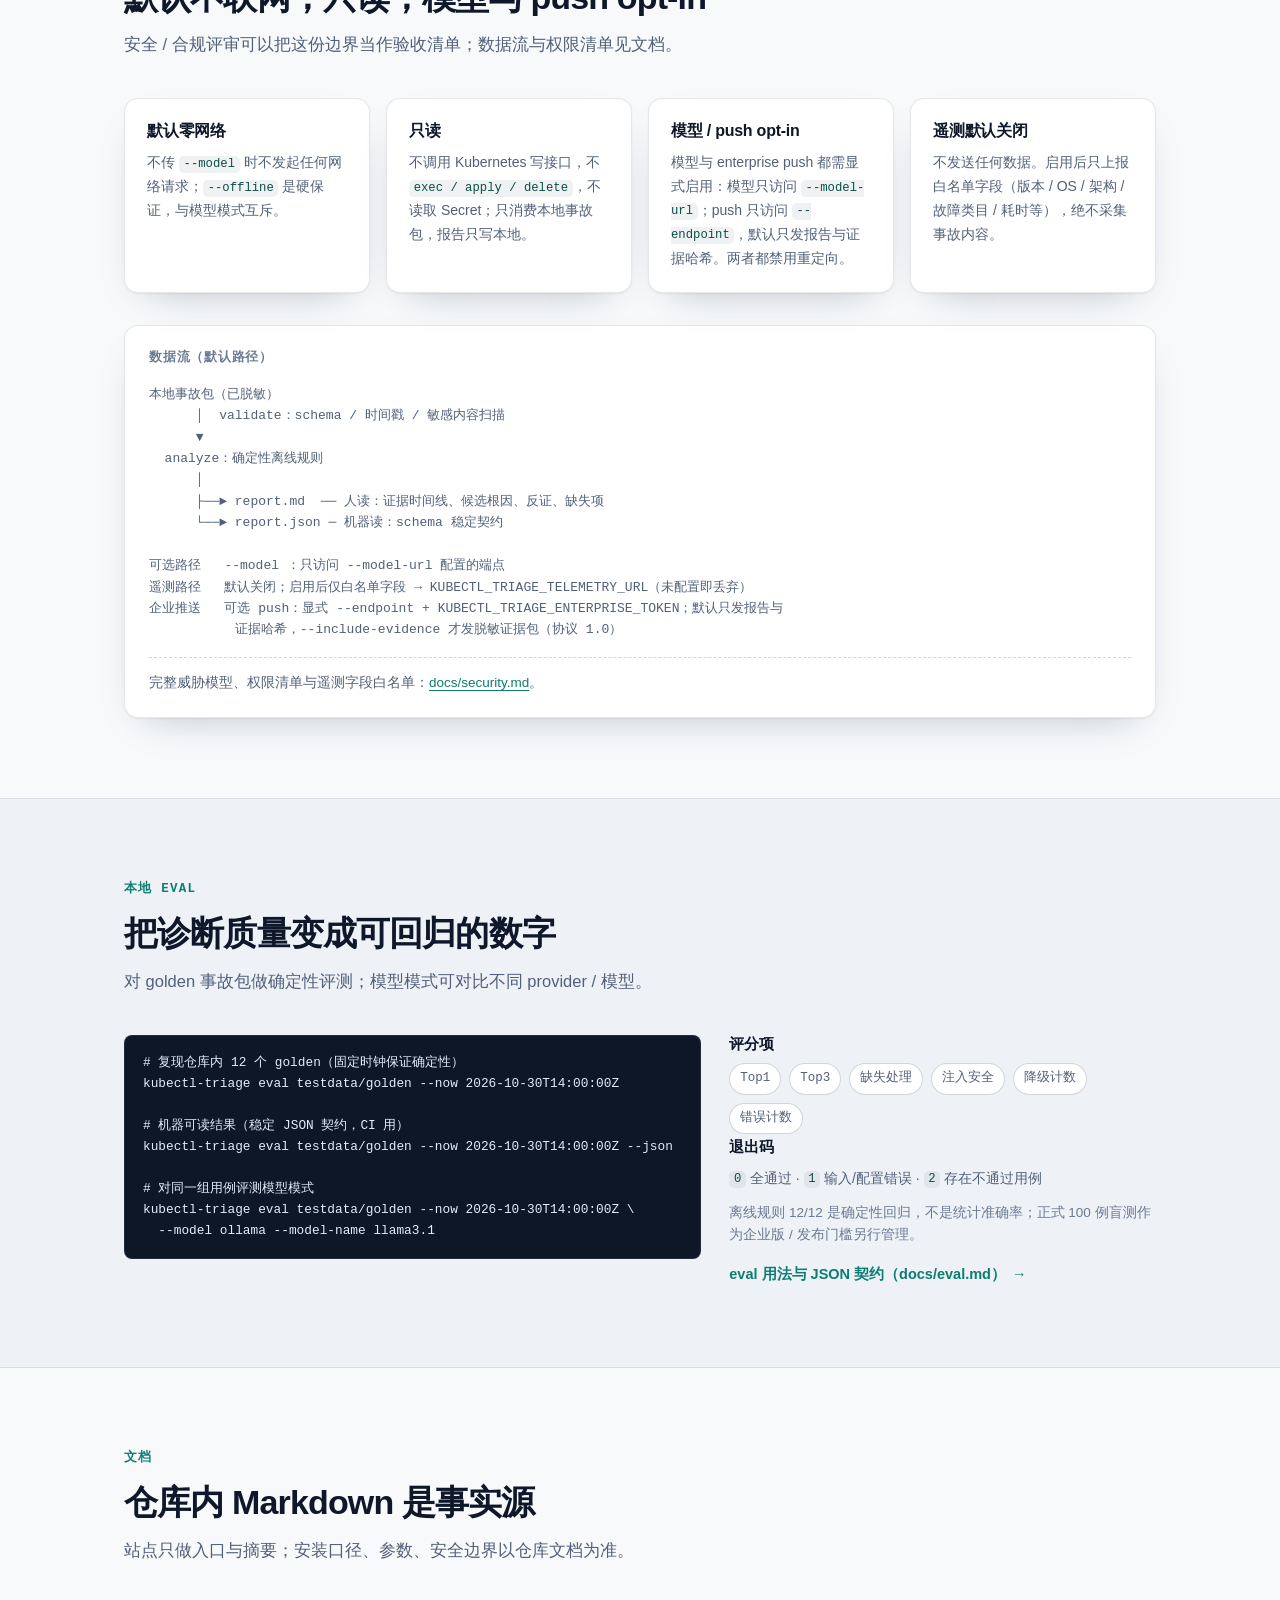
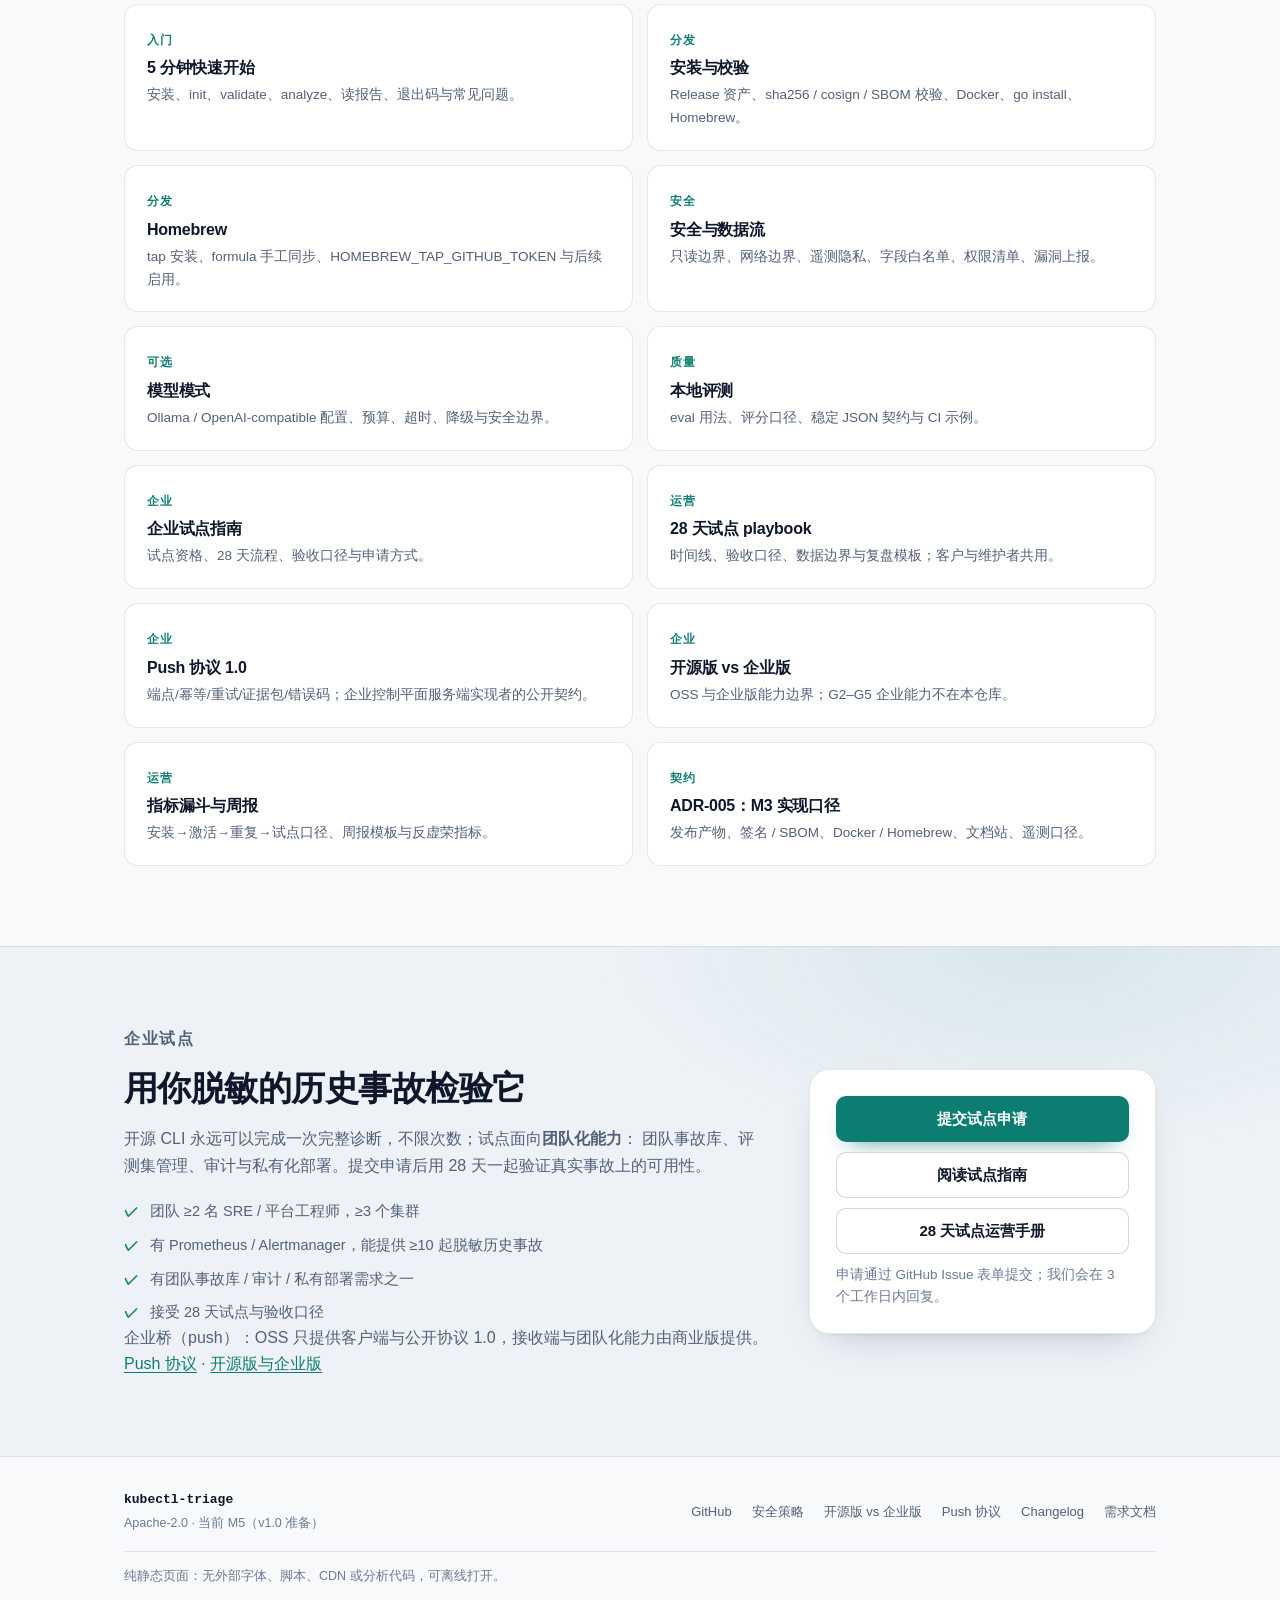
==== commit 916818db: "docs: record v1.0 preparation (schema, Windows, eval-set) Signed-off-by: ThomasZhang <alphejangs@gma" ====
--- a/site/index.html
+++ b/site/index.html
@@ -43,7 +43,7 @@
     <!-- Hero -->
     <section id="top" class="hero">
       <div class="container hero-inner">
-        <p class="eyebrow"><span class="dot" aria-hidden="true"></span> M4 企业桥 · Apache-2.0 · 离线优先</p>
+        <p class="eyebrow"><span class="dot" aria-hidden="true"></span> M5 · v1.0 准备 · Apache-2.0 · 离线优先</p>
         <h1>把一次历史故障，变成<br class="hero-break">可复现、可追溯、可评审的<em>本地</em>诊断报告。</h1>
         <p class="lead">
           <strong>kubectl-triage</strong> 是一个离线优先的 Kubernetes 事故诊断 CLI。
@@ -61,7 +61,7 @@
           <li><strong>默认零网络</strong><span>不传 --model 就不发任何请求</span></li>
           <li><strong>只读</strong><span>不调集群写接口，不 exec，不读 Secret</span></li>
           <li><strong>12 个 golden</strong><span>确定性规则回归，输出可快照</span></li>
-          <li><strong>单二进制</strong><span>macOS / Linux · amd64 + arm64</span></li>
+          <li><strong>单二进制</strong><span>macOS / Linux / Windows · amd64 + arm64</span></li>
         </ul>
       </div>
     </section>
@@ -122,7 +122,7 @@
           <div class="callout">
             <h3>也可以作为 kubectl 插件</h3>
             <pre><code>kubectl triage analyze /tmp/triage-demo</code></pre>
-            <p>二进制名为 <code>kubectl-triage</code> 且在 <code>PATH</code> 中时，kubectl 会自动发现它。</p>
+            <p>二进制名为 <code>kubectl-triage</code>（Windows 为 <code>kubectl-triage.exe</code>）且在 <code>PATH</code> 中时，kubectl 会自动发现它。</p>
           </div>
           <div class="callout">
             <h3>稳定退出码（CI 可用）</h3>
@@ -147,7 +147,7 @@
         <header class="section-head">
           <p class="kicker">安装矩阵</p>
           <h2>选一条最短的安装路径</h2>
-          <p class="section-lead">所有分发产物都提供 sha256 校验、cosign keyless 签名与 CycloneDX SBOM。</p>
+          <p class="section-lead">所有归档（含 Windows zip）都提供 sha256 校验、cosign keyless 签名与 CycloneDX SBOM。</p>
         </header>
 
         <div class="table-wrap">
@@ -172,6 +172,11 @@
                 <td><span class="tag tag-ok">v0.3.0 起</span></td>
               </tr>
               <tr>
+                <th scope="row">Windows（amd64）</th>
+                <td><code>kubectl-triage_&lt;version&gt;_windows_amd64.zip</code> · 解压后 <code>kubectl-triage.exe</code>，可放入 PATH 作 kubectl 插件</td>
+                <td><span class="tag tag-ok">v0.5.0 起</span></td>
+              </tr>
+              <tr>
                 <th scope="row">Docker / GHCR</th>
                 <td><code>docker run --rm ghcr.io/paas-ops/kubectl-triage:v0.3.0 version</code></td>
                 <td><span class="tag tag-ok">v0.3.0 起</span></td>
@@ -187,7 +192,8 @@
 
         <div class="note-row">
           <p><strong>校验供应链：</strong>下载 <code>checksums.txt</code> 后先做 sha256 校验，再用
-          <code>cosign verify-blob</code> 验证 keyless 签名，SBOM 为每个归档同名的 <code>*.cdx.json</code>。</p>
+          <code>cosign verify-blob</code> 验证 keyless 签名；每个归档（含 Windows zip）都提供同名
+          CycloneDX SBOM（<code>*.cdx.json</code>）。</p>
           <p><strong>Homebrew tap 已建立：</strong><code>brew tap paas-ops/homebrew-tap</code> 后安装；
           formula 随新版本自动同步，同时作为 Release 资产发布（<code>kubectl-triage.rb</code>），详细步骤见文档。</p>
         </div>
@@ -394,7 +400,7 @@
     <div class="container footer-inner">
       <div class="footer-brand">
         <strong>kubectl-triage</strong>
-        <span>Apache-2.0 · 当前 M4 企业桥</span>
+        <span>Apache-2.0 · 当前 M5（v1.0 准备）</span>
       </div>
       <nav class="footer-nav" aria-label="页脚导航">
         <a href="https://github.com/paas-ops/kubectl-triage">GitHub</a>
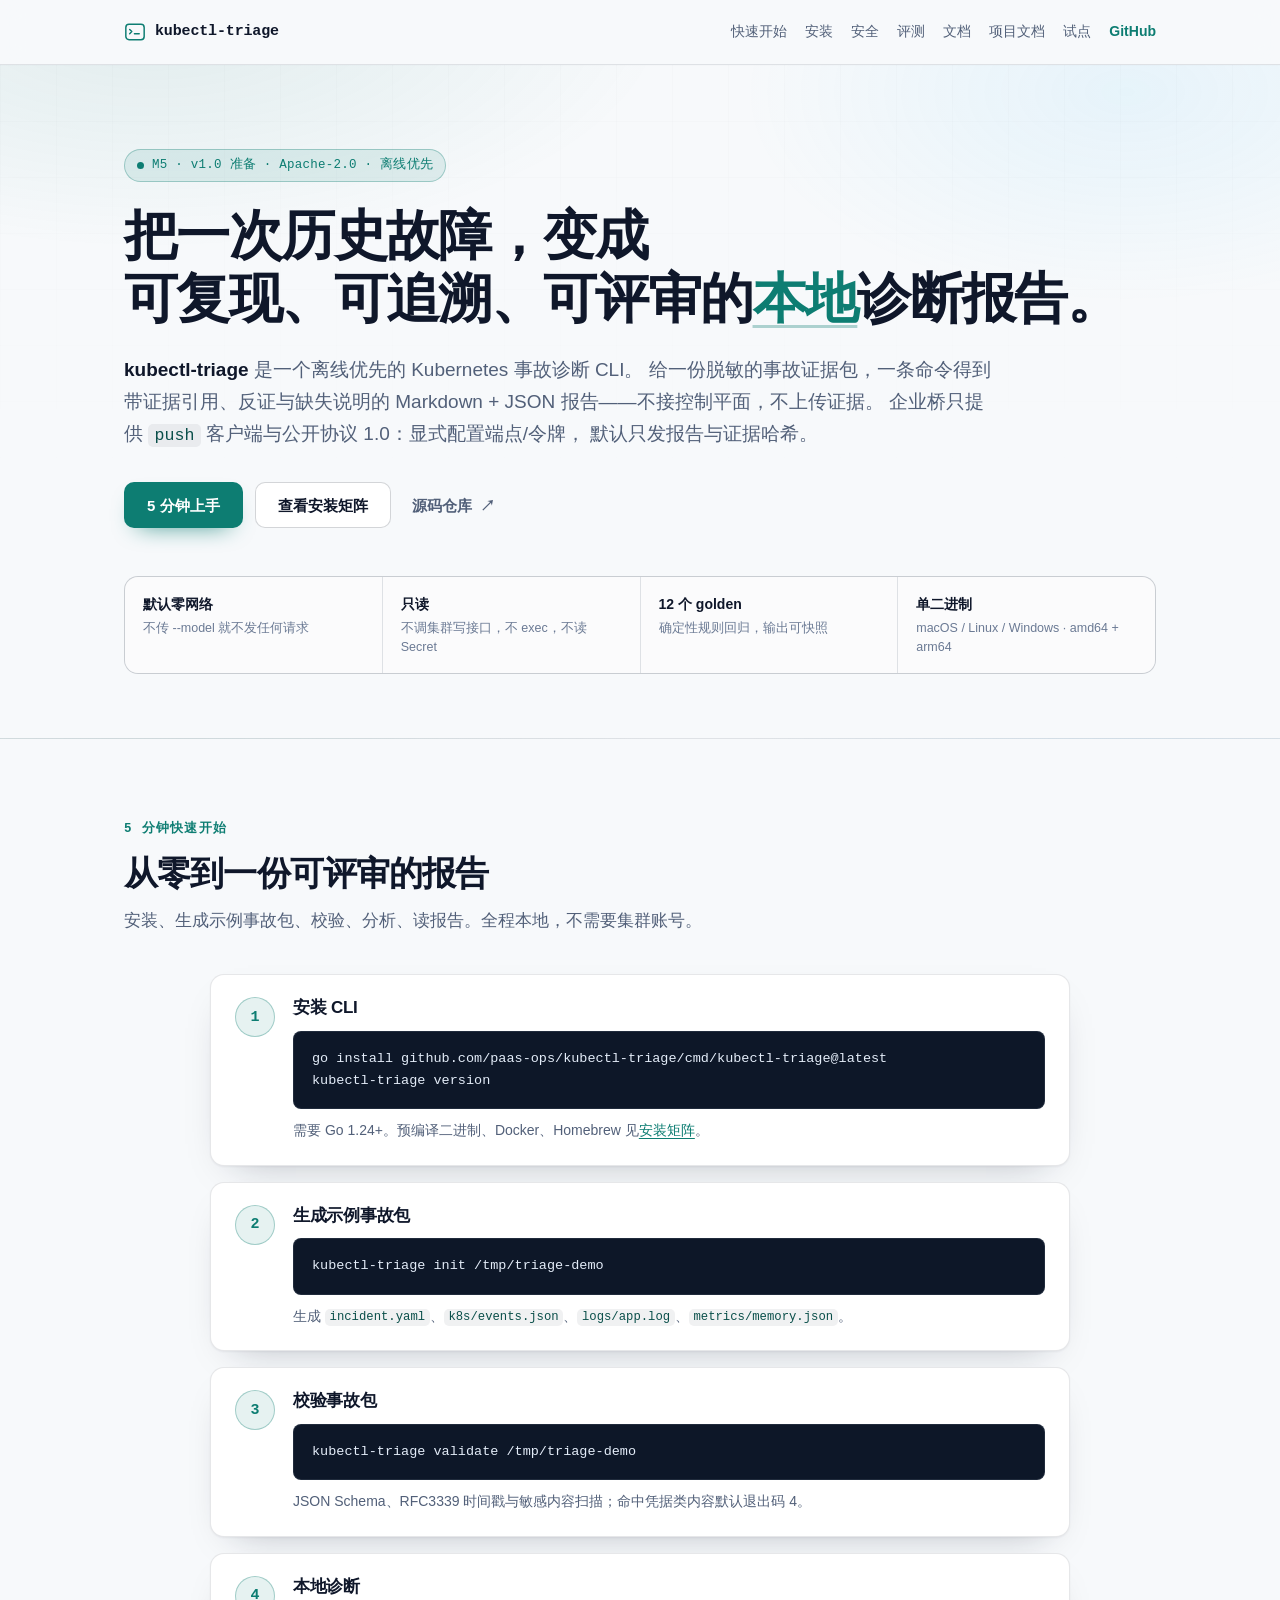
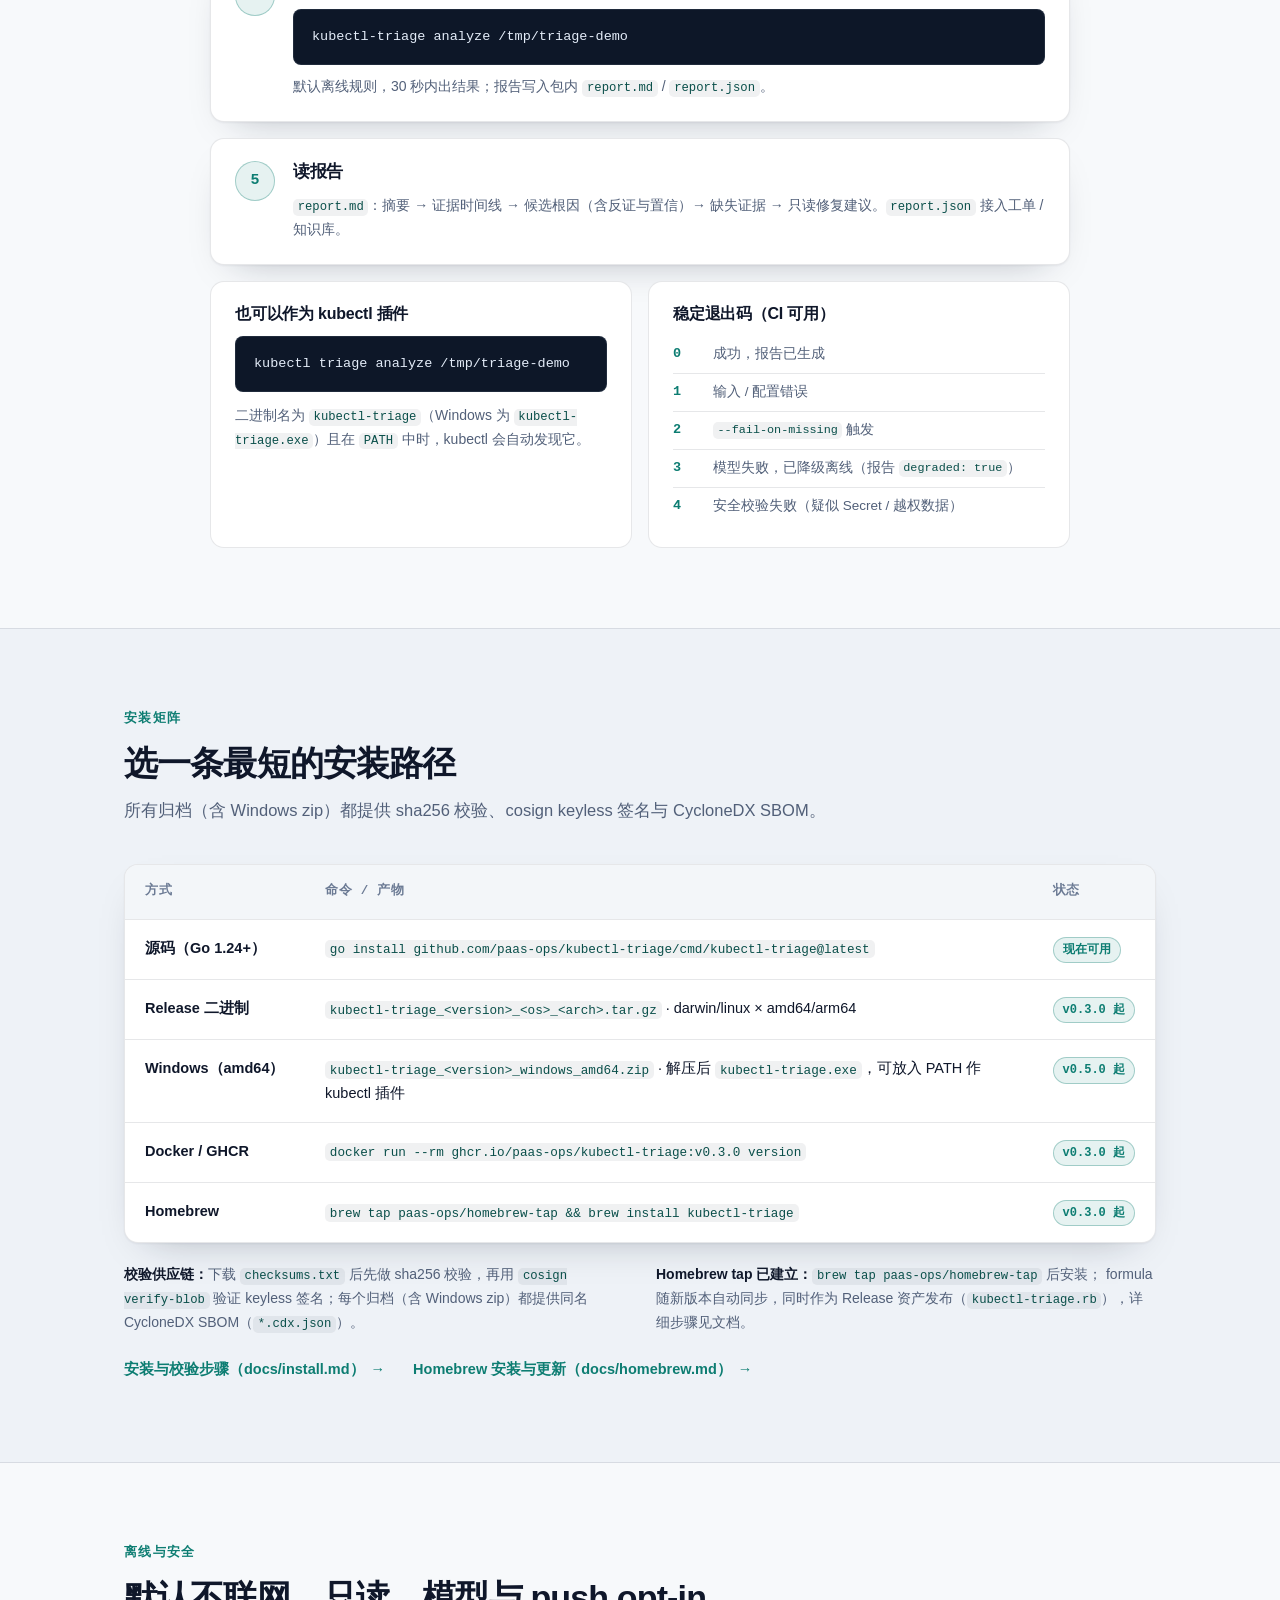
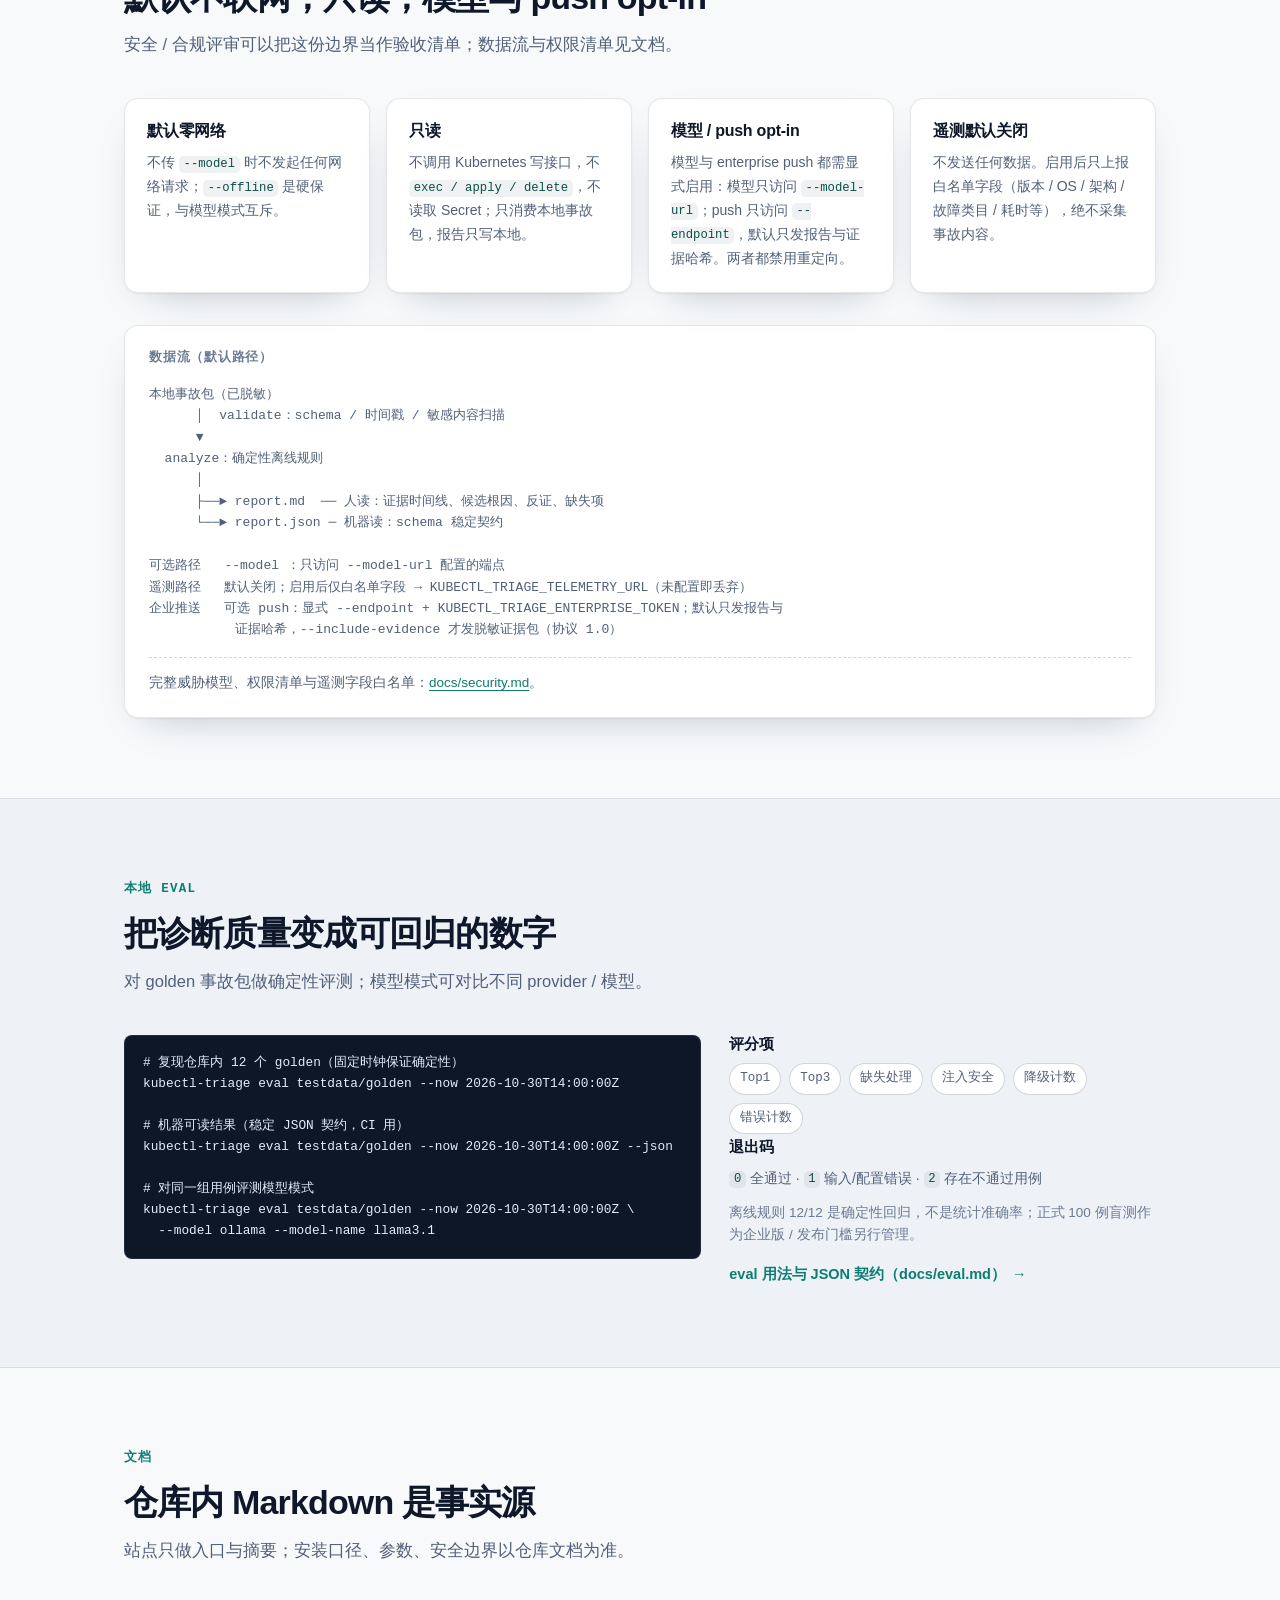
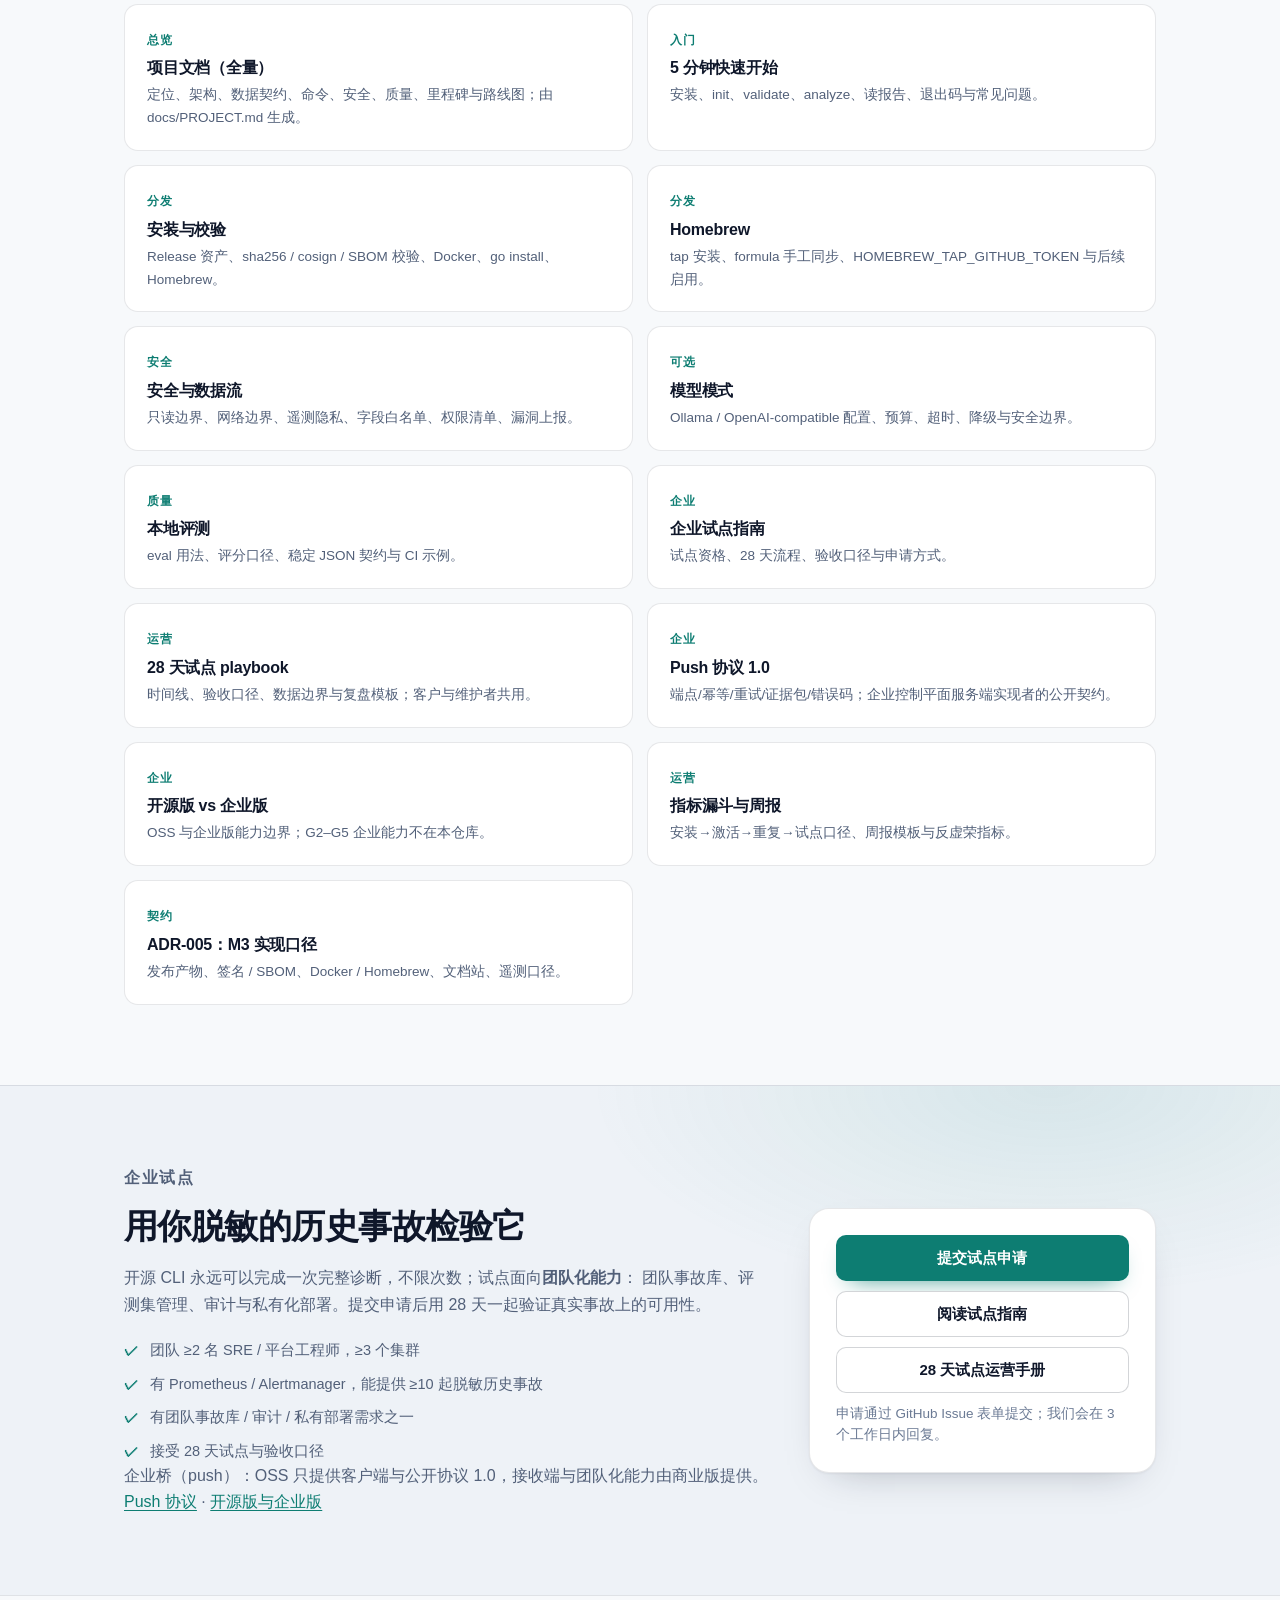
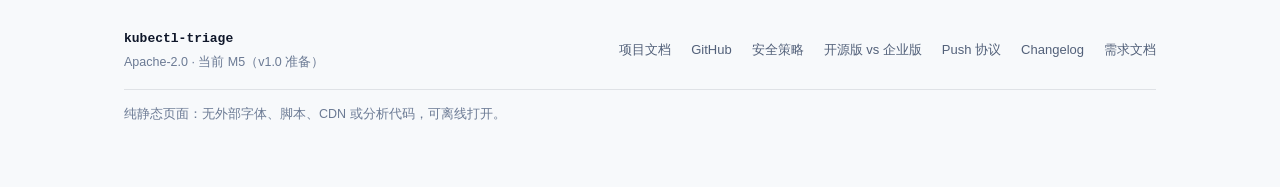
==== commit ee6c3751: "docs: publish project documentation page on GitHub Pages - scripts/generate_project_page.py renders " ====
--- a/site/index.html
+++ b/site/index.html
@@ -33,6 +33,7 @@
         <a href="#security">安全</a>
         <a href="#eval">评测</a>
         <a href="#docs">文档</a>
+        <a href="project.html">项目文档</a>
         <a href="#pilot">试点</a>
         <a class="nav-github" href="https://github.com/paas-ops/kubectl-triage">GitHub</a>
       </nav>
@@ -302,6 +303,11 @@
         </header>
 
         <div class="docs-grid">
+          <a class="doc-card" href="project.html">
+            <span class="doc-tag">总览</span>
+            <h3>项目文档（全量）</h3>
+            <p>定位、架构、数据契约、命令、安全、质量、里程碑与路线图；由 docs/PROJECT.md 生成。</p>
+          </a>
           <a class="doc-card" href="https://github.com/paas-ops/kubectl-triage/blob/main/docs/quickstart.md">
             <span class="doc-tag">入门</span>
             <h3>5 分钟快速开始</h3>
@@ -403,6 +409,7 @@
         <span>Apache-2.0 · 当前 M5（v1.0 准备）</span>
       </div>
       <nav class="footer-nav" aria-label="页脚导航">
+        <a href="project.html">项目文档</a>
         <a href="https://github.com/paas-ops/kubectl-triage">GitHub</a>
         <a href="https://github.com/paas-ops/kubectl-triage/blob/main/SECURITY.md">安全策略</a>
         <a href="https://github.com/paas-ops/kubectl-triage/blob/main/docs/enterprise.md">开源版 vs 企业版</a>
--- a/site/styles.css
+++ b/site/styles.css
@@ -1097,3 +1097,138 @@
     padding: 16px 0;
   }
 }
+
+
+/* ---------- Project documentation page (site/project.html) ---------- */
+
+.project-doc {
+  max-width: 960px;
+}
+
+.project-doc h1 {
+  font-size: clamp(28px, 4vw, 40px);
+  letter-spacing: -0.025em;
+  margin: 8px 0 20px;
+  scroll-margin-top: calc(var(--header-h) + 16px);
+}
+
+.project-doc h2 {
+  margin: 52px 0 16px;
+  padding-top: 22px;
+  border-top: 1px solid var(--border);
+  font-size: clamp(22px, 2.7vw, 28px);
+  letter-spacing: -0.02em;
+  scroll-margin-top: calc(var(--header-h) + 16px);
+}
+
+.project-doc h3 {
+  margin: 30px 0 10px;
+  font-size: 19px;
+  scroll-margin-top: calc(var(--header-h) + 16px);
+}
+
+.project-doc p {
+  margin: 14px 0;
+  color: var(--text-muted);
+}
+
+.project-doc ul,
+.project-doc ol {
+  margin: 14px 0;
+  padding-left: 1.5em;
+  color: var(--text-muted);
+}
+
+.project-doc li {
+  margin: 6px 0;
+}
+
+.project-doc li strong,
+.project-doc p strong {
+  color: var(--text);
+}
+
+.project-doc blockquote {
+  margin: 20px 0;
+  padding: 16px 20px;
+  border-left: 3px solid var(--accent-line);
+  background: var(--accent-soft);
+  border-radius: 0 var(--radius-sm) var(--radius-sm) 0;
+}
+
+.project-doc blockquote p {
+  margin: 6px 0;
+}
+
+.project-doc blockquote p:first-child {
+  margin-top: 0;
+}
+
+.project-doc blockquote p:last-child {
+  margin-bottom: 0;
+}
+
+.project-doc .table-wrap {
+  margin: 18px 0;
+}
+
+.project-doc table {
+  width: 100%;
+  min-width: 560px;
+  border-collapse: collapse;
+  font-size: 14px;
+}
+
+.project-doc thead th {
+  padding: 10px 14px;
+  text-align: left;
+  vertical-align: top;
+  font-family: var(--font-mono);
+  font-size: 11.5px;
+  font-weight: 600;
+  letter-spacing: 0.05em;
+  text-transform: uppercase;
+  color: var(--text-subtle);
+  background: color-mix(in srgb, var(--bg-alt) 70%, transparent);
+  border-bottom: 1px solid var(--border);
+}
+
+.project-doc tbody td {
+  padding: 10px 14px;
+  text-align: left;
+  vertical-align: top;
+  border-bottom: 1px solid var(--border);
+}
+
+.project-doc tbody tr:last-child td {
+  border-bottom: 0;
+}
+
+.project-doc pre {
+  margin: 18px 0;
+}
+
+.project-doc hr {
+  margin: 36px 0;
+  border: 0;
+  border-top: 1px solid var(--border);
+}
+
+.project-doc .project-generated-note {
+  margin-top: 48px;
+  padding-top: 16px;
+  border-top: 1px dashed var(--border-strong);
+  font-size: 13px;
+  color: var(--text-subtle);
+}
+
+@media (max-width: 640px) {
+  .project-doc h2 {
+    margin-top: 40px;
+  }
+
+  .project-doc table {
+    min-width: 520px;
+  }
+}
+
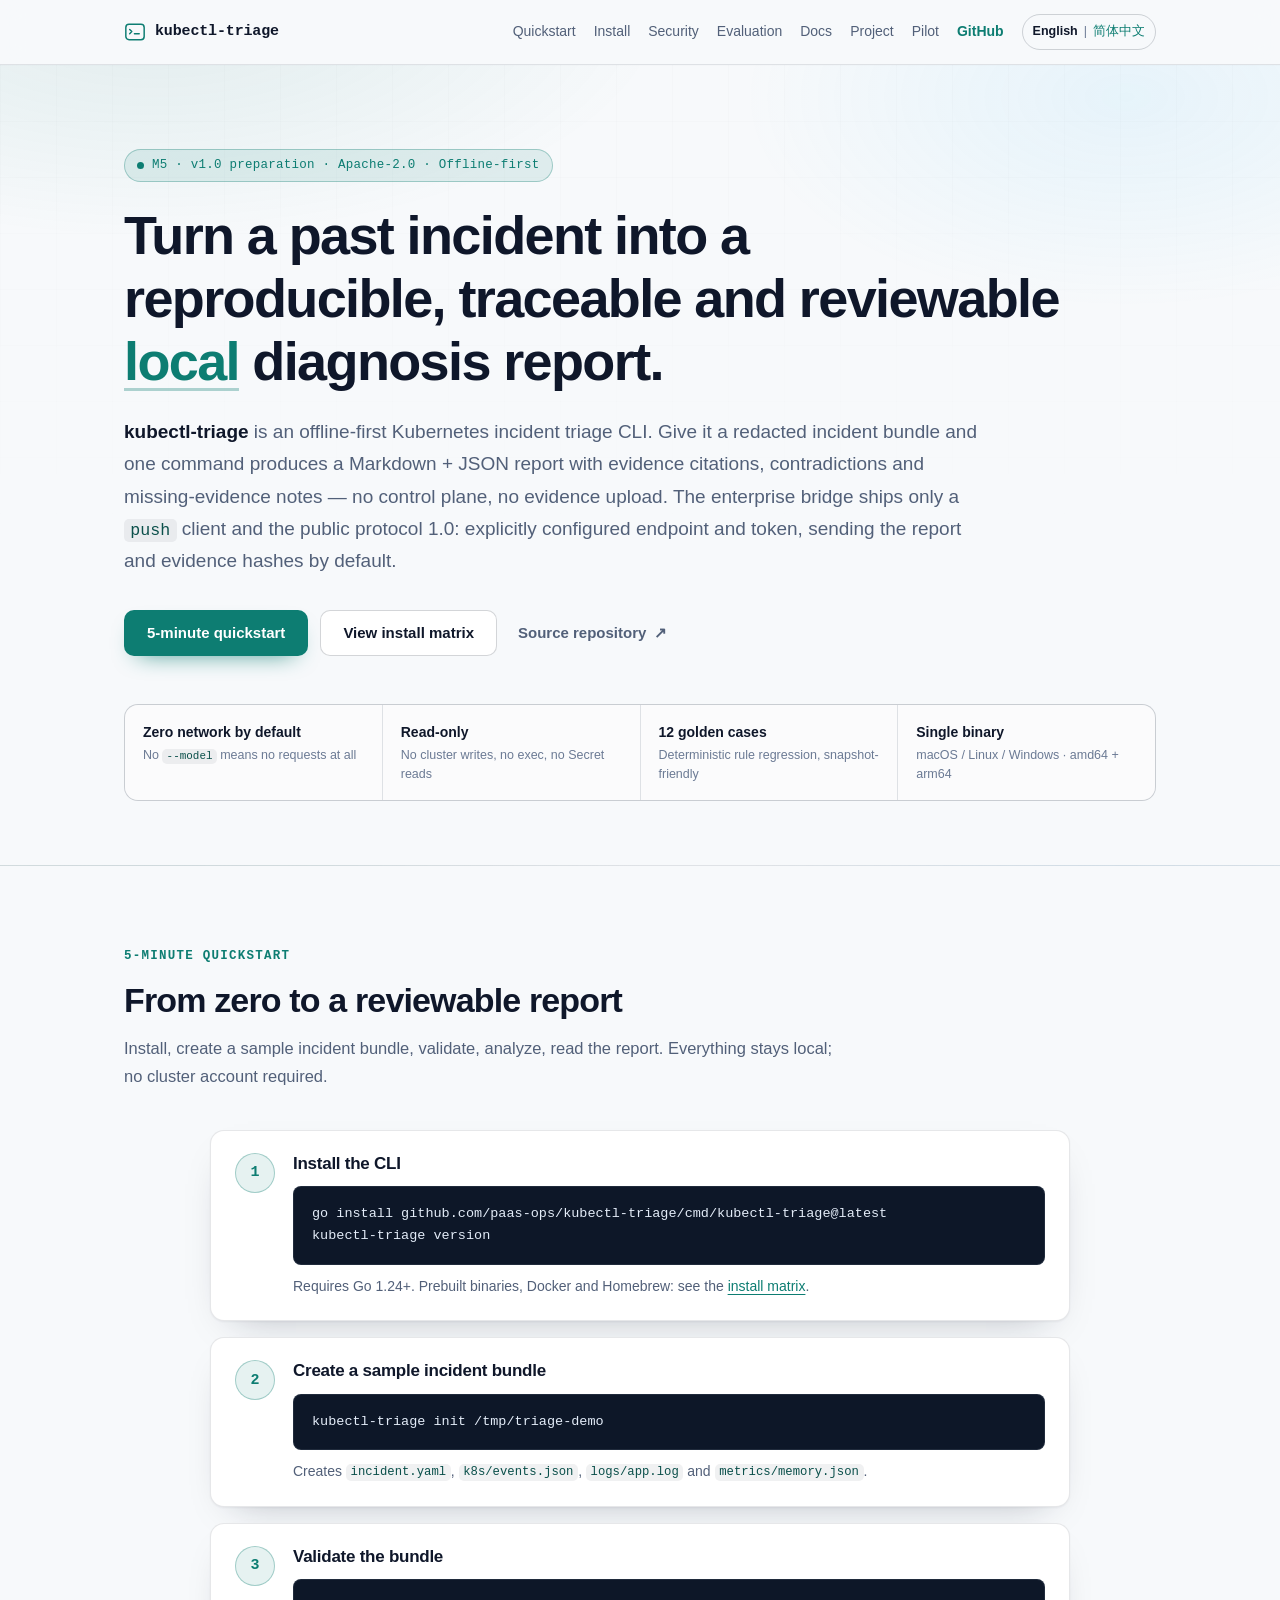
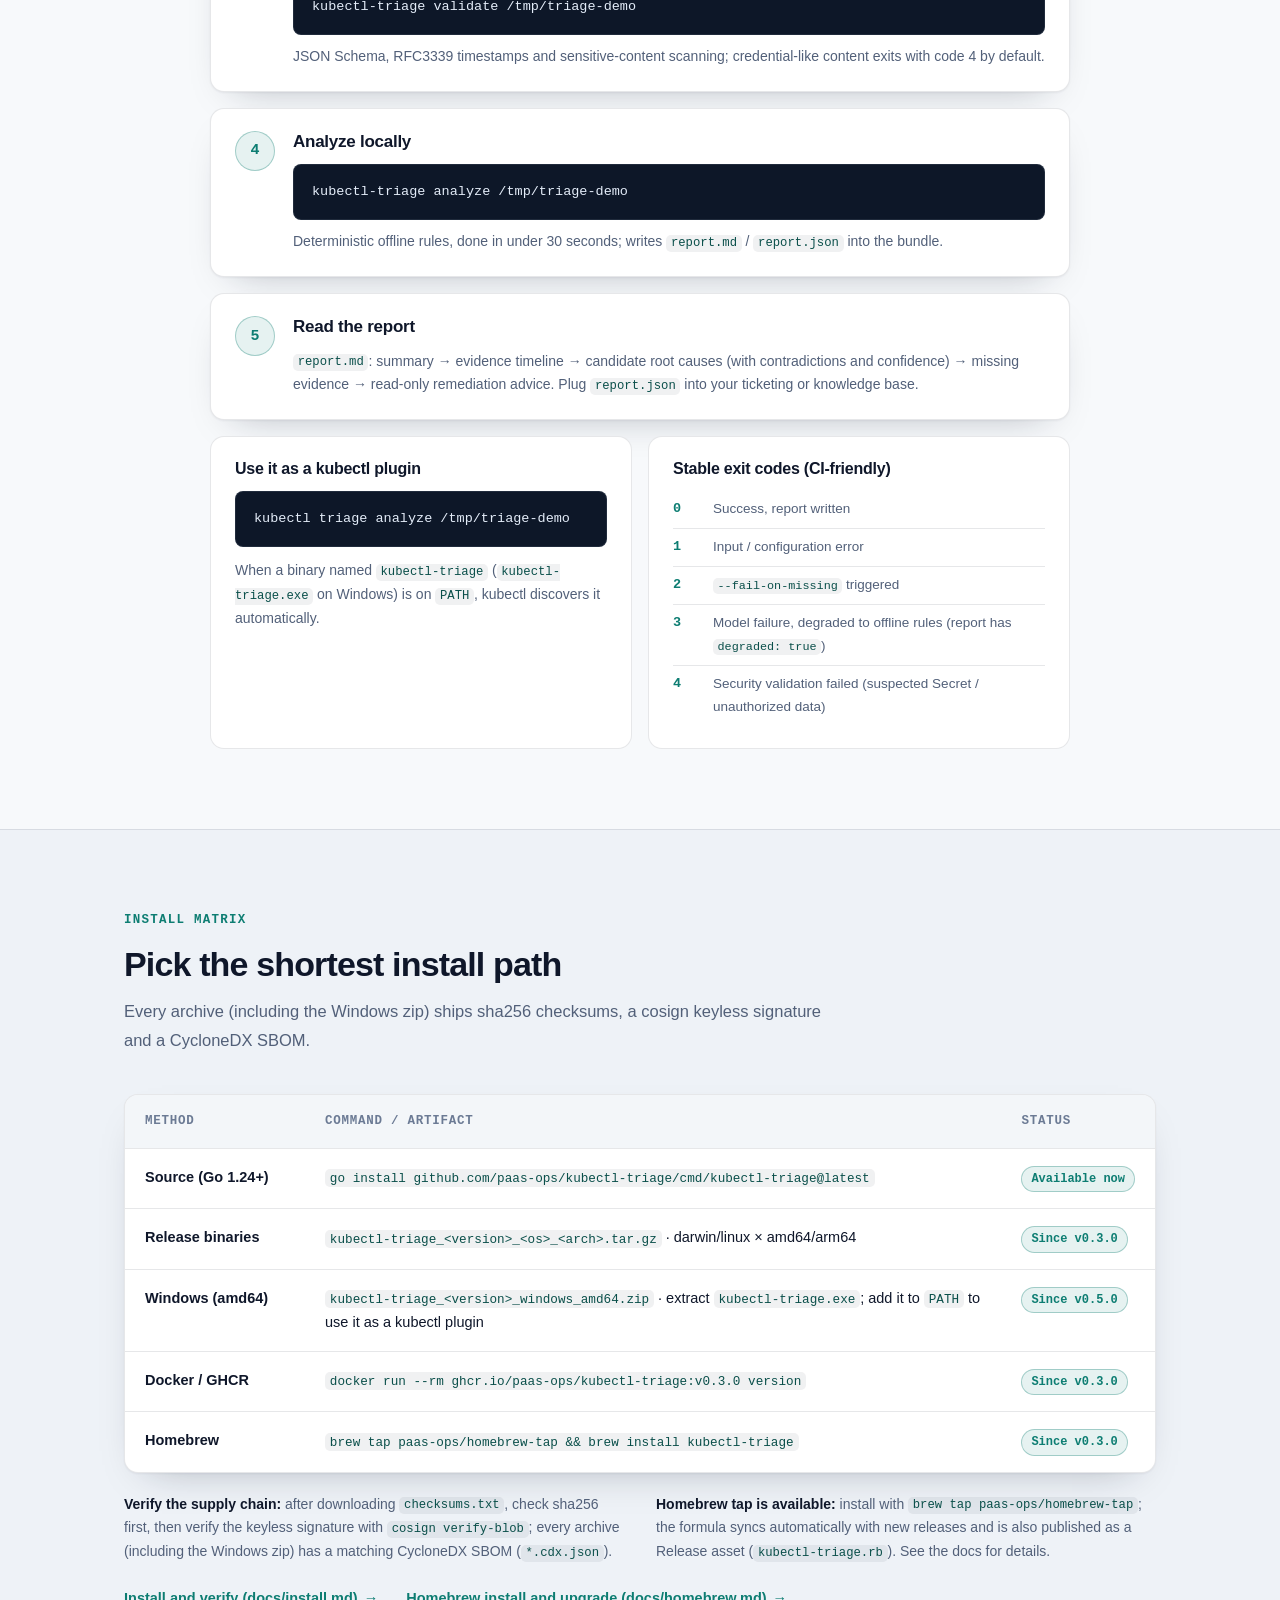
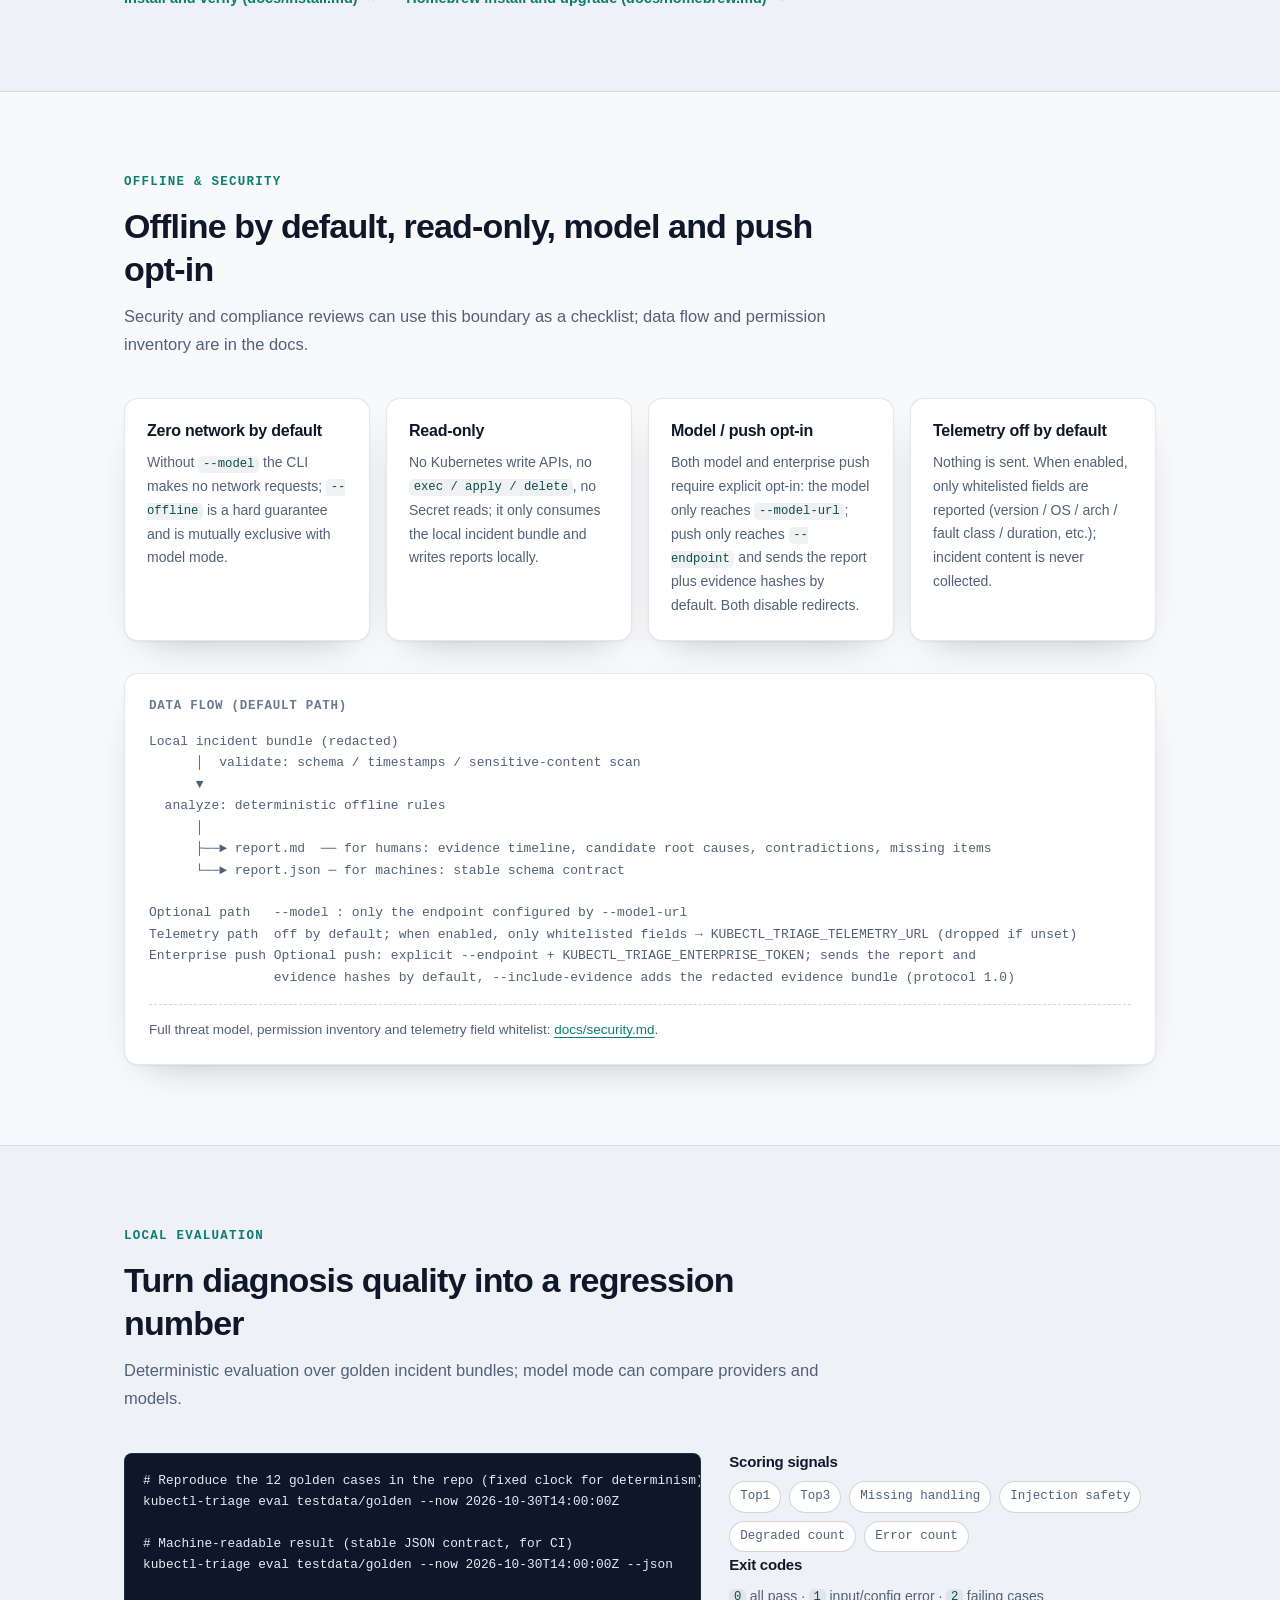
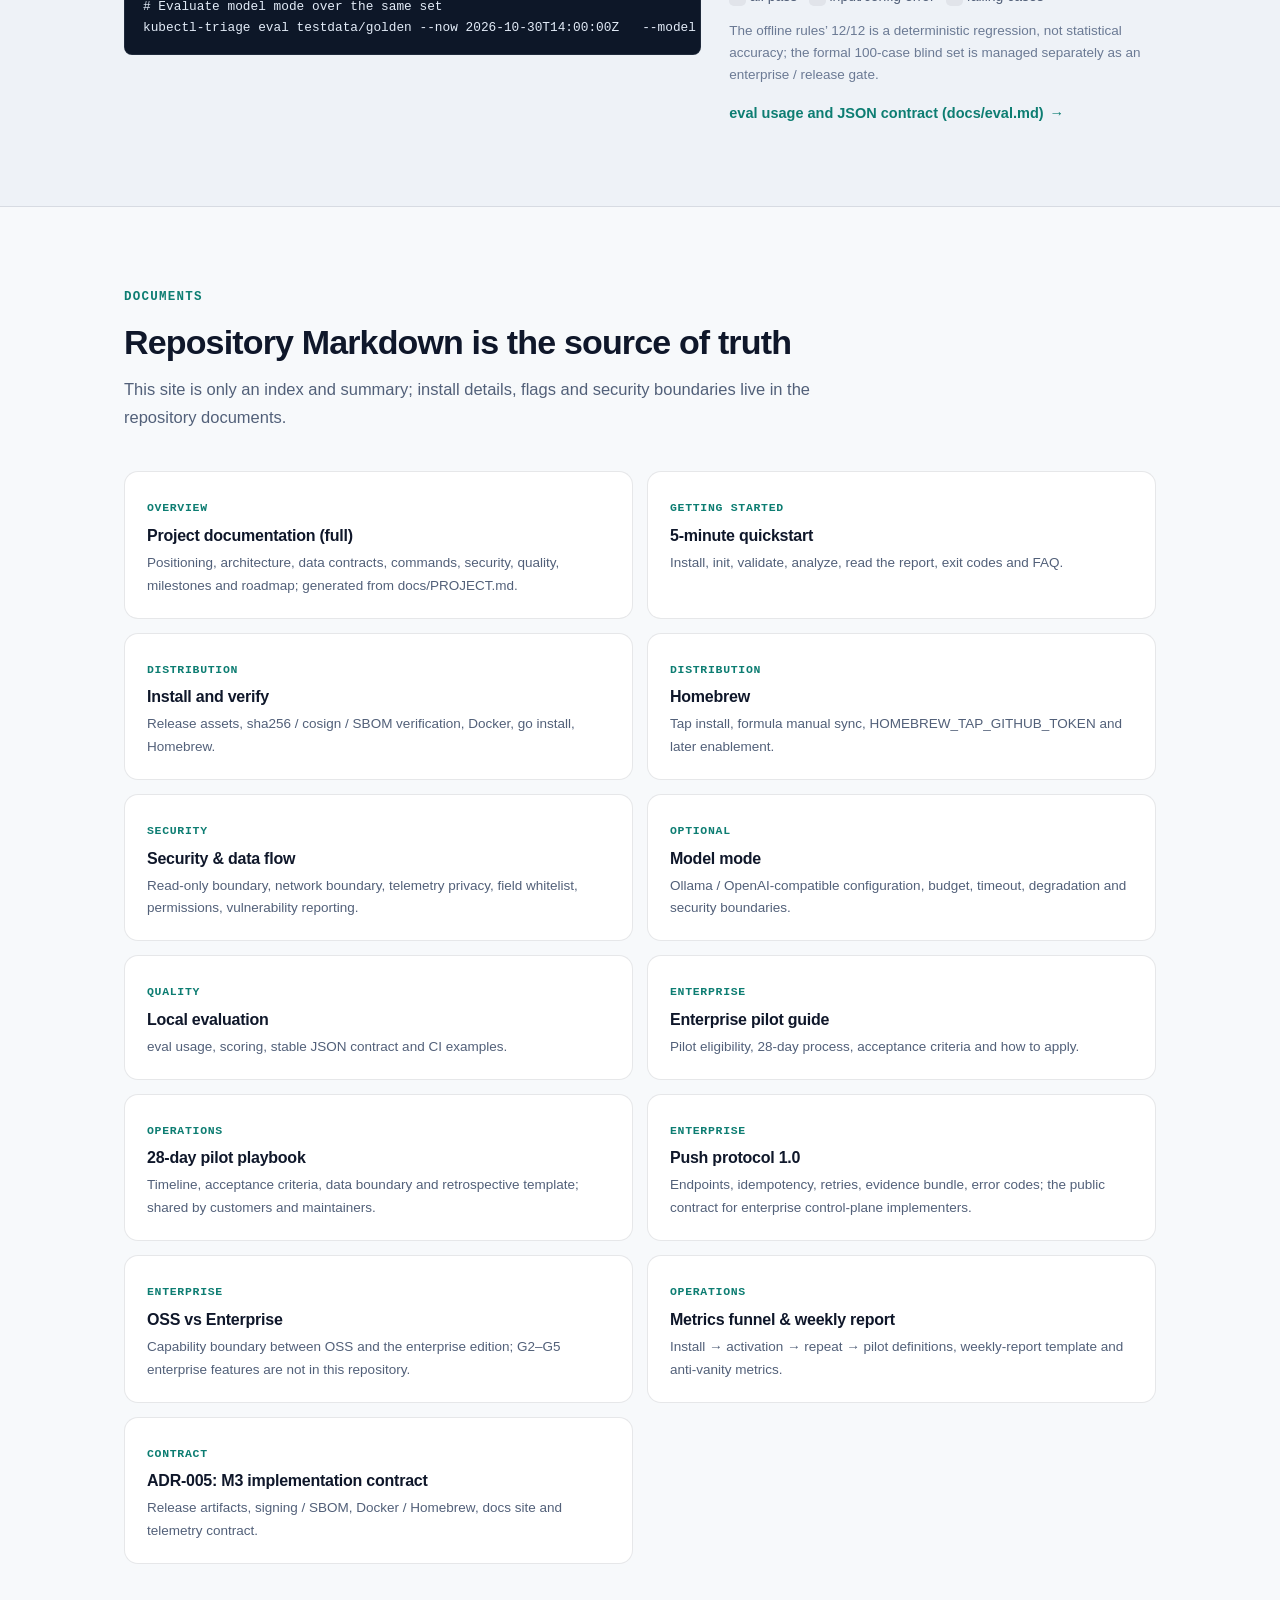
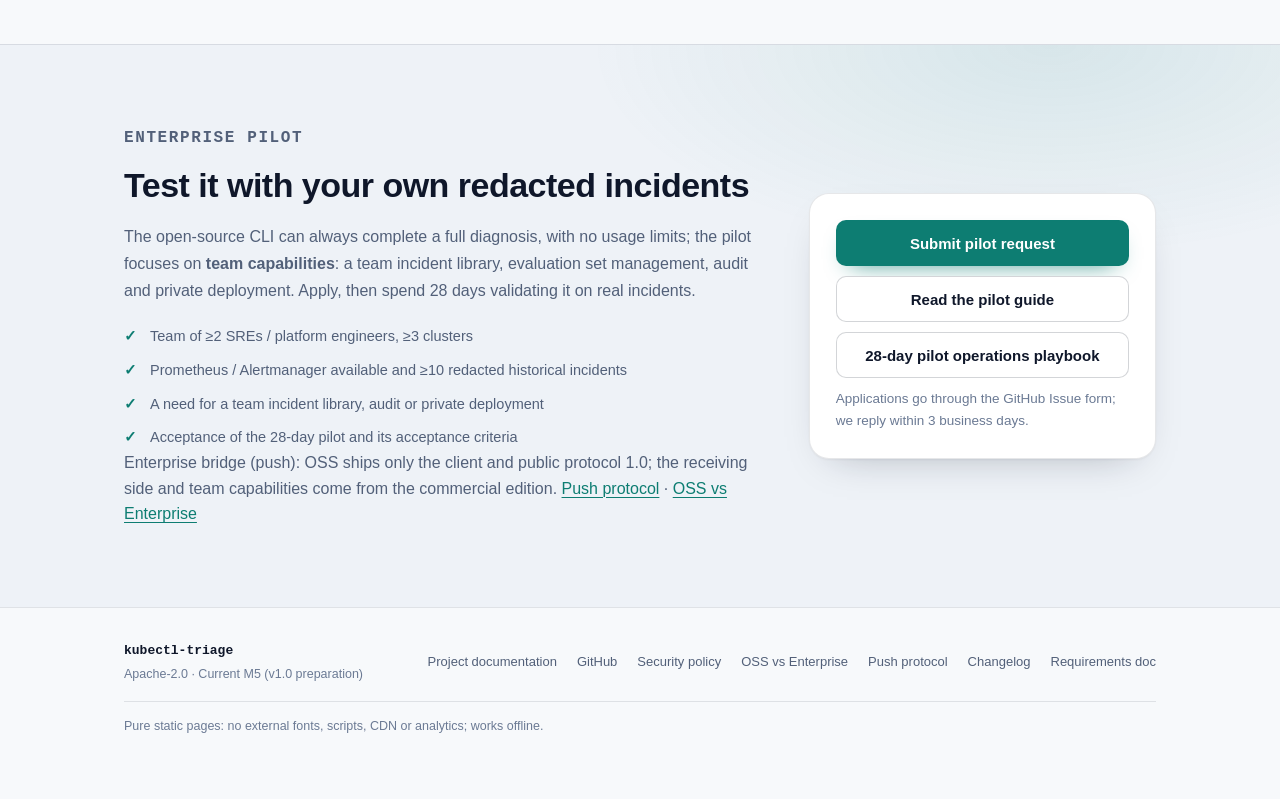
==== commit 82fa7d52: "docs: publish bilingual GitHub Pages site (English default, -zh Chinese) - site/index.html is now th" ====
--- a/site/index.html
+++ b/site/index.html
@@ -1,25 +1,26 @@
 <!DOCTYPE html>
 <!--
-  kubectl-triage documentation site.
+  kubectl-triage documentation site (English, default).
+  Chinese version: index-zh.html.
   Static by design: the only subresource is ./styles.css.
   No external CDN, fonts, scripts, images or analytics. Documents themselves live in
   the repository; absolute GitHub links below are documentation hyperlinks, not resources.
 -->
-<html lang="zh-CN">
+<html lang="en">
 <head>
   <meta charset="utf-8">
   <meta name="viewport" content="width=device-width, initial-scale=1">
-  <title>kubectl-triage — 离线优先的 Kubernetes 事故诊断 CLI</title>
-  <meta name="description" content="kubectl-triage 把一次历史故障变成可复现、可追溯、可评审的本地诊断报告：默认零网络、只读、不读取 Secret，支持可选模型与本地 eval。">
+  <title>kubectl-triage — Offline-first Kubernetes incident triage CLI</title>
+  <meta name="description" content="kubectl-triage turns a past incident into a reproducible, traceable and reviewable local diagnosis report: zero network by default, read-only, no Secret access, with optional model and local evaluation.">
   <meta name="color-scheme" content="light dark">
   <link rel="stylesheet" href="styles.css">
 </head>
 <body>
-  <a class="skip-link" href="#main">跳到主要内容</a>
+  <a class="skip-link" href="#main">Skip to main content</a>
 
   <header class="site-header">
     <div class="container header-inner">
-      <a class="brand" href="#top" aria-label="kubectl-triage 首页">
+      <a class="brand" href="#top" aria-label="kubectl-triage home">
         <svg class="brand-mark" viewBox="0 0 24 24" width="22" height="22" aria-hidden="true" focusable="false">
           <rect x="2" y="3.5" width="20" height="17" rx="3.5" fill="none" stroke="currentColor" stroke-width="1.6"></rect>
           <path d="M6.2 9.2l2.3 2.3-2.3 2.3" fill="none" stroke="currentColor" stroke-width="1.6" stroke-linecap="round" stroke-linejoin="round"></path>
@@ -27,15 +28,20 @@
         </svg>
         <span>kubectl-triage</span>
       </a>
-      <nav class="site-nav" aria-label="主导航">
-        <a href="#quickstart">快速开始</a>
-        <a href="#install">安装</a>
-        <a href="#security">安全</a>
-        <a href="#eval">评测</a>
-        <a href="#docs">文档</a>
-        <a href="project.html">项目文档</a>
-        <a href="#pilot">试点</a>
+      <nav class="site-nav" aria-label="Main navigation">
+        <a href="#quickstart">Quickstart</a>
+        <a href="#install">Install</a>
+        <a href="#security">Security</a>
+        <a href="#eval">Evaluation</a>
+        <a href="#docs">Docs</a>
+        <a href="project.html">Project</a>
+        <a href="#pilot">Pilot</a>
         <a class="nav-github" href="https://github.com/paas-ops/kubectl-triage">GitHub</a>
+        <span class="lang-switch" aria-label="Language">
+          <span aria-current="true">English</span>
+          <span aria-hidden="true">|</span>
+          <a href="index-zh.html" hreflang="zh-CN" lang="zh-CN">简体中文</a>
+        </span>
       </nav>
     </div>
   </header>
@@ -44,25 +50,26 @@
     <!-- Hero -->
     <section id="top" class="hero">
       <div class="container hero-inner">
-        <p class="eyebrow"><span class="dot" aria-hidden="true"></span> M5 · v1.0 准备 · Apache-2.0 · 离线优先</p>
-        <h1>把一次历史故障，变成<br class="hero-break">可复现、可追溯、可评审的<em>本地</em>诊断报告。</h1>
+        <p class="eyebrow"><span class="dot" aria-hidden="true"></span> M5 · v1.0 preparation · Apache-2.0 · Offline-first</p>
+        <h1>Turn a past incident into a<br class="hero-break"> reproducible, traceable and reviewable <em>local</em> diagnosis report.</h1>
         <p class="lead">
-          <strong>kubectl-triage</strong> 是一个离线优先的 Kubernetes 事故诊断 CLI。
-          给一份脱敏的事故证据包，一条命令得到带证据引用、反证与缺失说明的
-          Markdown + JSON 报告——不接控制平面，不上传证据。
-          企业桥只提供 <code>push</code> 客户端与公开协议 1.0：显式配置端点/令牌，
-          默认只发报告与证据哈希。
+          <strong>kubectl-triage</strong> is an offline-first Kubernetes incident triage CLI.
+          Give it a redacted incident bundle and one command produces a Markdown + JSON report
+          with evidence citations, contradictions and missing-evidence notes — no control plane,
+          no evidence upload. The enterprise bridge ships only a <code>push</code> client and the
+          public protocol 1.0: explicitly configured endpoint and token, sending the report and
+          evidence hashes by default.
         </p>
         <div class="hero-actions">
-          <a class="btn btn-primary" href="#quickstart">5 分钟上手</a>
-          <a class="btn btn-secondary" href="#install">查看安装矩阵</a>
-          <a class="btn btn-ghost" href="https://github.com/paas-ops/kubectl-triage">源码仓库 <span aria-hidden="true">↗</span></a>
-        </div>
-        <ul class="hero-facts" aria-label="核心特性">
-          <li><strong>默认零网络</strong><span>不传 --model 就不发任何请求</span></li>
-          <li><strong>只读</strong><span>不调集群写接口，不 exec，不读 Secret</span></li>
-          <li><strong>12 个 golden</strong><span>确定性规则回归，输出可快照</span></li>
-          <li><strong>单二进制</strong><span>macOS / Linux / Windows · amd64 + arm64</span></li>
+          <a class="btn btn-primary" href="#quickstart">5-minute quickstart</a>
+          <a class="btn btn-secondary" href="#install">View install matrix</a>
+          <a class="btn btn-ghost" href="https://github.com/paas-ops/kubectl-triage">Source repository <span aria-hidden="true">↗</span></a>
+        </div>
+        <ul class="hero-facts" aria-label="Core properties">
+          <li><strong>Zero network by default</strong><span>No <code>--model</code> means no requests at all</span></li>
+          <li><strong>Read-only</strong><span>No cluster writes, no exec, no Secret reads</span></li>
+          <li><strong>12 golden cases</strong><span>Deterministic rule regression, snapshot-friendly</span></li>
+          <li><strong>Single binary</strong><span>macOS / Linux / Windows · amd64 + arm64</span></li>
         </ul>
       </div>
     </section>
@@ -71,70 +78,70 @@
     <section id="quickstart" class="section">
       <div class="container">
         <header class="section-head">
-          <p class="kicker">5 分钟快速开始</p>
-          <h2>从零到一份可评审的报告</h2>
-          <p class="section-lead">安装、生成示例事故包、校验、分析、读报告。全程本地，不需要集群账号。</p>
+          <p class="kicker">5-minute quickstart</p>
+          <h2>From zero to a reviewable report</h2>
+          <p class="section-lead">Install, create a sample incident bundle, validate, analyze, read the report. Everything stays local; no cluster account required.</p>
         </header>
 
         <ol class="steps">
           <li class="step">
             <span class="step-num" aria-hidden="true">1</span>
             <div class="step-body">
-              <h3>安装 CLI</h3>
+              <h3>Install the CLI</h3>
               <pre><code>go install github.com/paas-ops/kubectl-triage/cmd/kubectl-triage@latest
 kubectl-triage version</code></pre>
-              <p class="step-note">需要 Go 1.24+。预编译二进制、Docker、Homebrew 见<a href="#install">安装矩阵</a>。</p>
+              <p class="step-note">Requires Go 1.24+. Prebuilt binaries, Docker and Homebrew: see the <a href="#install">install matrix</a>.</p>
             </div>
           </li>
           <li class="step">
             <span class="step-num" aria-hidden="true">2</span>
             <div class="step-body">
-              <h3>生成示例事故包</h3>
+              <h3>Create a sample incident bundle</h3>
               <pre><code>kubectl-triage init /tmp/triage-demo</code></pre>
-              <p class="step-note">生成 <code>incident.yaml</code>、<code>k8s/events.json</code>、<code>logs/app.log</code>、<code>metrics/memory.json</code>。</p>
+              <p class="step-note">Creates <code>incident.yaml</code>, <code>k8s/events.json</code>, <code>logs/app.log</code> and <code>metrics/memory.json</code>.</p>
             </div>
           </li>
           <li class="step">
             <span class="step-num" aria-hidden="true">3</span>
             <div class="step-body">
-              <h3>校验事故包</h3>
+              <h3>Validate the bundle</h3>
               <pre><code>kubectl-triage validate /tmp/triage-demo</code></pre>
-              <p class="step-note">JSON Schema、RFC3339 时间戳与敏感内容扫描；命中凭据类内容默认退出码 4。</p>
+              <p class="step-note">JSON Schema, RFC3339 timestamps and sensitive-content scanning; credential-like content exits with code 4 by default.</p>
             </div>
           </li>
           <li class="step">
             <span class="step-num" aria-hidden="true">4</span>
             <div class="step-body">
-              <h3>本地诊断</h3>
+              <h3>Analyze locally</h3>
               <pre><code>kubectl-triage analyze /tmp/triage-demo</code></pre>
-              <p class="step-note">默认离线规则，30 秒内出结果；报告写入包内 <code>report.md</code> / <code>report.json</code>。</p>
+              <p class="step-note">Deterministic offline rules, done in under 30 seconds; writes <code>report.md</code> / <code>report.json</code> into the bundle.</p>
             </div>
           </li>
           <li class="step">
             <span class="step-num" aria-hidden="true">5</span>
             <div class="step-body">
-              <h3>读报告</h3>
-              <p class="step-note"><code>report.md</code>：摘要 → 证据时间线 → 候选根因（含反证与置信）→ 缺失证据 → 只读修复建议。<code>report.json</code> 接入工单 / 知识库。</p>
+              <h3>Read the report</h3>
+              <p class="step-note"><code>report.md</code>: summary → evidence timeline → candidate root causes (with contradictions and confidence) → missing evidence → read-only remediation advice. Plug <code>report.json</code> into your ticketing or knowledge base.</p>
             </div>
           </li>
         </ol>
 
         <div class="callout-grid">
           <div class="callout">
-            <h3>也可以作为 kubectl 插件</h3>
+            <h3>Use it as a kubectl plugin</h3>
             <pre><code>kubectl triage analyze /tmp/triage-demo</code></pre>
-            <p>二进制名为 <code>kubectl-triage</code>（Windows 为 <code>kubectl-triage.exe</code>）且在 <code>PATH</code> 中时，kubectl 会自动发现它。</p>
+            <p>When a binary named <code>kubectl-triage</code> (<code>kubectl-triage.exe</code> on Windows) is on <code>PATH</code>, kubectl discovers it automatically.</p>
           </div>
           <div class="callout">
-            <h3>稳定退出码（CI 可用）</h3>
+            <h3>Stable exit codes (CI-friendly)</h3>
             <table class="mini-table">
-              <caption class="visually-hidden">analyze 退出码</caption>
+              <caption class="visually-hidden">analyze exit codes</caption>
               <tbody>
-                <tr><th scope="row">0</th><td>成功，报告已生成</td></tr>
-                <tr><th scope="row">1</th><td>输入 / 配置错误</td></tr>
-                <tr><th scope="row">2</th><td><code>--fail-on-missing</code> 触发</td></tr>
-                <tr><th scope="row">3</th><td>模型失败，已降级离线（报告 <code>degraded: true</code>）</td></tr>
-                <tr><th scope="row">4</th><td>安全校验失败（疑似 Secret / 越权数据）</td></tr>
+                <tr><th scope="row">0</th><td>Success, report written</td></tr>
+                <tr><th scope="row">1</th><td>Input / configuration error</td></tr>
+                <tr><th scope="row">2</th><td><code>--fail-on-missing</code> triggered</td></tr>
+                <tr><th scope="row">3</th><td>Model failure, degraded to offline rules (report has <code>degraded: true</code>)</td></tr>
+                <tr><th scope="row">4</th><td>Security validation failed (suspected Secret / unauthorized data)</td></tr>
               </tbody>
             </table>
           </div>
@@ -146,62 +153,63 @@
     <section id="install" class="section section-alt">
       <div class="container">
         <header class="section-head">
-          <p class="kicker">安装矩阵</p>
-          <h2>选一条最短的安装路径</h2>
-          <p class="section-lead">所有归档（含 Windows zip）都提供 sha256 校验、cosign keyless 签名与 CycloneDX SBOM。</p>
+          <p class="kicker">Install matrix</p>
+          <h2>Pick the shortest install path</h2>
+          <p class="section-lead">Every archive (including the Windows zip) ships sha256 checksums, a cosign keyless signature and a CycloneDX SBOM.</p>
         </header>
 
         <div class="table-wrap">
           <table class="matrix">
-            <caption class="visually-hidden">kubectl-triage 安装方式</caption>
+            <caption class="visually-hidden">kubectl-triage install options</caption>
             <thead>
               <tr>
-                <th scope="col">方式</th>
-                <th scope="col">命令 / 产物</th>
-                <th scope="col">状态</th>
+                <th scope="col">Method</th>
+                <th scope="col">Command / artifact</th>
+                <th scope="col">Status</th>
               </tr>
             </thead>
             <tbody>
               <tr>
-                <th scope="row">源码（Go 1.24+）</th>
+                <th scope="row">Source (Go 1.24+)</th>
                 <td><code>go install github.com/paas-ops/kubectl-triage/cmd/kubectl-triage@latest</code></td>
-                <td><span class="tag tag-ok">现在可用</span></td>
-              </tr>
-              <tr>
-                <th scope="row">Release 二进制</th>
+                <td><span class="tag tag-ok">Available now</span></td>
+              </tr>
+              <tr>
+                <th scope="row">Release binaries</th>
                 <td><code>kubectl-triage_&lt;version&gt;_&lt;os&gt;_&lt;arch&gt;.tar.gz</code> · darwin/linux × amd64/arm64</td>
-                <td><span class="tag tag-ok">v0.3.0 起</span></td>
-              </tr>
-              <tr>
-                <th scope="row">Windows（amd64）</th>
-                <td><code>kubectl-triage_&lt;version&gt;_windows_amd64.zip</code> · 解压后 <code>kubectl-triage.exe</code>，可放入 PATH 作 kubectl 插件</td>
-                <td><span class="tag tag-ok">v0.5.0 起</span></td>
+                <td><span class="tag tag-ok">Since v0.3.0</span></td>
+              </tr>
+              <tr>
+                <th scope="row">Windows (amd64)</th>
+                <td><code>kubectl-triage_&lt;version&gt;_windows_amd64.zip</code> · extract <code>kubectl-triage.exe</code>; add it to <code>PATH</code> to use it as a kubectl plugin</td>
+                <td><span class="tag tag-ok">Since v0.5.0</span></td>
               </tr>
               <tr>
                 <th scope="row">Docker / GHCR</th>
                 <td><code>docker run --rm ghcr.io/paas-ops/kubectl-triage:v0.3.0 version</code></td>
-                <td><span class="tag tag-ok">v0.3.0 起</span></td>
+                <td><span class="tag tag-ok">Since v0.3.0</span></td>
               </tr>
               <tr>
                 <th scope="row">Homebrew</th>
                 <td><code>brew tap paas-ops/homebrew-tap &amp;&amp; brew install kubectl-triage</code></td>
-                <td><span class="tag tag-ok">v0.3.0 起</span></td>
+                <td><span class="tag tag-ok">Since v0.3.0</span></td>
               </tr>
             </tbody>
           </table>
         </div>
 
         <div class="note-row">
-          <p><strong>校验供应链：</strong>下载 <code>checksums.txt</code> 后先做 sha256 校验，再用
-          <code>cosign verify-blob</code> 验证 keyless 签名；每个归档（含 Windows zip）都提供同名
-          CycloneDX SBOM（<code>*.cdx.json</code>）。</p>
-          <p><strong>Homebrew tap 已建立：</strong><code>brew tap paas-ops/homebrew-tap</code> 后安装；
-          formula 随新版本自动同步，同时作为 Release 资产发布（<code>kubectl-triage.rb</code>），详细步骤见文档。</p>
+          <p><strong>Verify the supply chain:</strong> after downloading <code>checksums.txt</code>, check sha256 first, then
+          verify the keyless signature with <code>cosign verify-blob</code>; every archive (including the Windows zip)
+          has a matching CycloneDX SBOM (<code>*.cdx.json</code>).</p>
+          <p><strong>Homebrew tap is available:</strong> install with <code>brew tap paas-ops/homebrew-tap</code>;
+          the formula syncs automatically with new releases and is also published as a Release asset
+          (<code>kubectl-triage.rb</code>). See the docs for details.</p>
         </div>
 
         <div class="link-row">
-          <a class="text-link" href="https://github.com/paas-ops/kubectl-triage/blob/main/docs/install.md">安装与校验步骤（docs/install.md）<span aria-hidden="true">→</span></a>
-          <a class="text-link" href="https://github.com/paas-ops/kubectl-triage/blob/main/docs/homebrew.md">Homebrew 安装与更新（docs/homebrew.md）<span aria-hidden="true">→</span></a>
+          <a class="text-link" href="https://github.com/paas-ops/kubectl-triage/blob/main/docs/install.md">Install and verify (docs/install.md) <span aria-hidden="true">→</span></a>
+          <a class="text-link" href="https://github.com/paas-ops/kubectl-triage/blob/main/docs/homebrew.md">Homebrew install and upgrade (docs/homebrew.md) <span aria-hidden="true">→</span></a>
         </div>
       </div>
     </section>
@@ -210,45 +218,45 @@
     <section id="security" class="section">
       <div class="container">
         <header class="section-head">
-          <p class="kicker">离线与安全</p>
-          <h2>默认不联网，只读，模型与 push opt-in</h2>
-          <p class="section-lead">安全 / 合规评审可以把这份边界当作验收清单；数据流与权限清单见文档。</p>
+          <p class="kicker">Offline &amp; security</p>
+          <h2>Offline by default, read-only, model and push opt-in</h2>
+          <p class="section-lead">Security and compliance reviews can use this boundary as a checklist; data flow and permission inventory are in the docs.</p>
         </header>
 
         <div class="cards cards-4">
           <article class="card">
-            <h3>默认零网络</h3>
-            <p>不传 <code>--model</code> 时不发起任何网络请求；<code>--offline</code> 是硬保证，与模型模式互斥。</p>
+            <h3>Zero network by default</h3>
+            <p>Without <code>--model</code> the CLI makes no network requests; <code>--offline</code> is a hard guarantee and is mutually exclusive with model mode.</p>
           </article>
           <article class="card">
-            <h3>只读</h3>
-            <p>不调用 Kubernetes 写接口，不 <code>exec / apply / delete</code>，不读取 Secret；只消费本地事故包，报告只写本地。</p>
+            <h3>Read-only</h3>
+            <p>No Kubernetes write APIs, no <code>exec / apply / delete</code>, no Secret reads; it only consumes the local incident bundle and writes reports locally.</p>
           </article>
           <article class="card">
-            <h3>模型 / push opt-in</h3>
-            <p>模型与 enterprise push 都需显式启用：模型只访问 <code>--model-url</code>；push 只访问 <code>--endpoint</code>，默认只发报告与证据哈希。两者都禁用重定向。</p>
+            <h3>Model / push opt-in</h3>
+            <p>Both model and enterprise push require explicit opt-in: the model only reaches <code>--model-url</code>; push only reaches <code>--endpoint</code> and sends the report plus evidence hashes by default. Both disable redirects.</p>
           </article>
           <article class="card">
-            <h3>遥测默认关闭</h3>
-            <p>不发送任何数据。启用后只上报白名单字段（版本 / OS / 架构 / 故障类目 / 耗时等），绝不采集事故内容。</p>
+            <h3>Telemetry off by default</h3>
+            <p>Nothing is sent. When enabled, only whitelisted fields are reported (version / OS / arch / fault class / duration, etc.); incident content is never collected.</p>
           </article>
         </div>
 
         <figure class="flow" aria-labelledby="flow-caption">
-          <figcaption id="flow-caption">数据流（默认路径）</figcaption>
-          <pre><code>本地事故包（已脱敏）
-      │  validate：schema / 时间戳 / 敏感内容扫描
+          <figcaption id="flow-caption">Data flow (default path)</figcaption>
+          <pre><code>Local incident bundle (redacted)
+      │  validate: schema / timestamps / sensitive-content scan
       ▼
-  analyze：确定性离线规则
+  analyze: deterministic offline rules
       │
-      ├──► report.md  ── 人读：证据时间线、候选根因、反证、缺失项
-      └──► report.json ─ 机器读：schema 稳定契约
-
-可选路径   --model <provider>：只访问 --model-url 配置的端点
-遥测路径   默认关闭；启用后仅白名单字段 → KUBECTL_TRIAGE_TELEMETRY_URL（未配置即丢弃）
-企业推送   可选 push：显式 --endpoint + KUBECTL_TRIAGE_ENTERPRISE_TOKEN；默认只发报告与
-           证据哈希，--include-evidence 才发脱敏证据包（协议 1.0）</code></pre>
-          <p class="flow-note">完整威胁模型、权限清单与遥测字段白名单：<a href="https://github.com/paas-ops/kubectl-triage/blob/main/docs/security.md">docs/security.md</a>。</p>
+      ├──► report.md  ── for humans: evidence timeline, candidate root causes, contradictions, missing items
+      └──► report.json ─ for machines: stable schema contract
+
+Optional path   --model <provider>: only the endpoint configured by --model-url
+Telemetry path  off by default; when enabled, only whitelisted fields → KUBECTL_TRIAGE_TELEMETRY_URL (dropped if unset)
+Enterprise push Optional push: explicit --endpoint + KUBECTL_TRIAGE_ENTERPRISE_TOKEN; sends the report and
+                evidence hashes by default, --include-evidence adds the redacted evidence bundle (protocol 1.0)</code></pre>
+          <p class="flow-note">Full threat model, permission inventory and telemetry field whitelist: <a href="https://github.com/paas-ops/kubectl-triage/blob/main/docs/security.md">docs/security.md</a>.</p>
         </figure>
       </div>
     </section>
@@ -257,37 +265,36 @@
     <section id="eval" class="section section-alt">
       <div class="container">
         <header class="section-head">
-          <p class="kicker">本地 eval</p>
-          <h2>把诊断质量变成可回归的数字</h2>
-          <p class="section-lead">对 golden 事故包做确定性评测；模型模式可对比不同 provider / 模型。</p>
+          <p class="kicker">Local evaluation</p>
+          <h2>Turn diagnosis quality into a regression number</h2>
+          <p class="section-lead">Deterministic evaluation over golden incident bundles; model mode can compare providers and models.</p>
         </header>
 
         <div class="eval-layout">
           <div class="eval-code">
-            <pre><code># 复现仓库内 12 个 golden（固定时钟保证确定性）
+            <pre><code># Reproduce the 12 golden cases in the repo (fixed clock for determinism)
 kubectl-triage eval testdata/golden --now 2026-10-30T14:00:00Z
 
-# 机器可读结果（稳定 JSON 契约，CI 用）
+# Machine-readable result (stable JSON contract, for CI)
 kubectl-triage eval testdata/golden --now 2026-10-30T14:00:00Z --json
 
-# 对同一组用例评测模型模式
-kubectl-triage eval testdata/golden --now 2026-10-30T14:00:00Z \
-  --model ollama --model-name llama3.1</code></pre>
+# Evaluate model mode over the same set
+kubectl-triage eval testdata/golden --now 2026-10-30T14:00:00Z   --model ollama --model-name llama3.1</code></pre>
           </div>
           <div class="eval-side">
-            <h3>评分项</h3>
-            <ul class="chips" aria-label="评分项">
+            <h3>Scoring signals</h3>
+            <ul class="chips" aria-label="Scoring signals">
               <li>Top1</li>
               <li>Top3</li>
-              <li>缺失处理</li>
-              <li>注入安全</li>
-              <li>降级计数</li>
-              <li>错误计数</li>
+              <li>Missing handling</li>
+              <li>Injection safety</li>
+              <li>Degraded count</li>
+              <li>Error count</li>
             </ul>
-            <h3>退出码</h3>
-            <p class="eval-exits"><code>0</code> 全通过 · <code>1</code> 输入/配置错误 · <code>2</code> 存在不通过用例</p>
-            <p class="muted">离线规则 12/12 是确定性回归，不是统计准确率；正式 100 例盲测作为企业版 / 发布门槛另行管理。</p>
-            <a class="text-link" href="https://github.com/paas-ops/kubectl-triage/blob/main/docs/eval.md">eval 用法与 JSON 契约（docs/eval.md）<span aria-hidden="true">→</span></a>
+            <h3>Exit codes</h3>
+            <p class="eval-exits"><code>0</code> all pass · <code>1</code> input/config error · <code>2</code> failing cases</p>
+            <p class="muted">The offline rules&rsquo; 12/12 is a deterministic regression, not statistical accuracy; the formal 100-case blind set is managed separately as an enterprise / release gate.</p>
+            <a class="text-link" href="https://github.com/paas-ops/kubectl-triage/blob/main/docs/eval.md">eval usage and JSON contract (docs/eval.md) <span aria-hidden="true">→</span></a>
           </div>
         </div>
       </div>
@@ -297,76 +304,76 @@
     <section id="docs" class="section">
       <div class="container">
         <header class="section-head">
-          <p class="kicker">文档</p>
-          <h2>仓库内 Markdown 是事实源</h2>
-          <p class="section-lead">站点只做入口与摘要；安装口径、参数、安全边界以仓库文档为准。</p>
+          <p class="kicker">Documents</p>
+          <h2>Repository Markdown is the source of truth</h2>
+          <p class="section-lead">This site is only an index and summary; install details, flags and security boundaries live in the repository documents.</p>
         </header>
 
         <div class="docs-grid">
           <a class="doc-card" href="project.html">
-            <span class="doc-tag">总览</span>
-            <h3>项目文档（全量）</h3>
-            <p>定位、架构、数据契约、命令、安全、质量、里程碑与路线图；由 docs/PROJECT.md 生成。</p>
+            <span class="doc-tag">Overview</span>
+            <h3>Project documentation (full)</h3>
+            <p>Positioning, architecture, data contracts, commands, security, quality, milestones and roadmap; generated from docs/PROJECT.md.</p>
           </a>
           <a class="doc-card" href="https://github.com/paas-ops/kubectl-triage/blob/main/docs/quickstart.md">
-            <span class="doc-tag">入门</span>
-            <h3>5 分钟快速开始</h3>
-            <p>安装、init、validate、analyze、读报告、退出码与常见问题。</p>
+            <span class="doc-tag">Getting started</span>
+            <h3>5-minute quickstart</h3>
+            <p>Install, init, validate, analyze, read the report, exit codes and FAQ.</p>
           </a>
           <a class="doc-card" href="https://github.com/paas-ops/kubectl-triage/blob/main/docs/install.md">
-            <span class="doc-tag">分发</span>
-            <h3>安装与校验</h3>
-            <p>Release 资产、sha256 / cosign / SBOM 校验、Docker、go install、Homebrew。</p>
+            <span class="doc-tag">Distribution</span>
+            <h3>Install and verify</h3>
+            <p>Release assets, sha256 / cosign / SBOM verification, Docker, go install, Homebrew.</p>
           </a>
           <a class="doc-card" href="https://github.com/paas-ops/kubectl-triage/blob/main/docs/homebrew.md">
-            <span class="doc-tag">分发</span>
+            <span class="doc-tag">Distribution</span>
             <h3>Homebrew</h3>
-            <p>tap 安装、formula 手工同步、HOMEBREW_TAP_GITHUB_TOKEN 与后续启用。</p>
+            <p>Tap install, formula manual sync, HOMEBREW_TAP_GITHUB_TOKEN and later enablement.</p>
           </a>
           <a class="doc-card" href="https://github.com/paas-ops/kubectl-triage/blob/main/docs/security.md">
-            <span class="doc-tag">安全</span>
-            <h3>安全与数据流</h3>
-            <p>只读边界、网络边界、遥测隐私、字段白名单、权限清单、漏洞上报。</p>
+            <span class="doc-tag">Security</span>
+            <h3>Security &amp; data flow</h3>
+            <p>Read-only boundary, network boundary, telemetry privacy, field whitelist, permissions, vulnerability reporting.</p>
           </a>
           <a class="doc-card" href="https://github.com/paas-ops/kubectl-triage/blob/main/docs/model.md">
-            <span class="doc-tag">可选</span>
-            <h3>模型模式</h3>
-            <p>Ollama / OpenAI-compatible 配置、预算、超时、降级与安全边界。</p>
+            <span class="doc-tag">Optional</span>
+            <h3>Model mode</h3>
+            <p>Ollama / OpenAI-compatible configuration, budget, timeout, degradation and security boundaries.</p>
           </a>
           <a class="doc-card" href="https://github.com/paas-ops/kubectl-triage/blob/main/docs/eval.md">
-            <span class="doc-tag">质量</span>
-            <h3>本地评测</h3>
-            <p>eval 用法、评分口径、稳定 JSON 契约与 CI 示例。</p>
+            <span class="doc-tag">Quality</span>
+            <h3>Local evaluation</h3>
+            <p>eval usage, scoring, stable JSON contract and CI examples.</p>
           </a>
           <a class="doc-card" href="https://github.com/paas-ops/kubectl-triage/blob/main/docs/pilot.md">
-            <span class="doc-tag">企业</span>
-            <h3>企业试点指南</h3>
-            <p>试点资格、28 天流程、验收口径与申请方式。</p>
+            <span class="doc-tag">Enterprise</span>
+            <h3>Enterprise pilot guide</h3>
+            <p>Pilot eligibility, 28-day process, acceptance criteria and how to apply.</p>
           </a>
           <a class="doc-card" href="https://github.com/paas-ops/kubectl-triage/blob/main/docs/pilot-playbook.md">
-            <span class="doc-tag">运营</span>
-            <h3>28 天试点 playbook</h3>
-            <p>时间线、验收口径、数据边界与复盘模板；客户与维护者共用。</p>
+            <span class="doc-tag">Operations</span>
+            <h3>28-day pilot playbook</h3>
+            <p>Timeline, acceptance criteria, data boundary and retrospective template; shared by customers and maintainers.</p>
           </a>
           <a class="doc-card" href="https://github.com/paas-ops/kubectl-triage/blob/main/docs/push-protocol.md">
-            <span class="doc-tag">企业</span>
-            <h3>Push 协议 1.0</h3>
-            <p>端点/幂等/重试/证据包/错误码；企业控制平面服务端实现者的公开契约。</p>
+            <span class="doc-tag">Enterprise</span>
+            <h3>Push protocol 1.0</h3>
+            <p>Endpoints, idempotency, retries, evidence bundle, error codes; the public contract for enterprise control-plane implementers.</p>
           </a>
           <a class="doc-card" href="https://github.com/paas-ops/kubectl-triage/blob/main/docs/enterprise.md">
-            <span class="doc-tag">企业</span>
-            <h3>开源版 vs 企业版</h3>
-            <p>OSS 与企业版能力边界；G2–G5 企业能力不在本仓库。</p>
+            <span class="doc-tag">Enterprise</span>
+            <h3>OSS vs Enterprise</h3>
+            <p>Capability boundary between OSS and the enterprise edition; G2–G5 enterprise features are not in this repository.</p>
           </a>
           <a class="doc-card" href="https://github.com/paas-ops/kubectl-triage/blob/main/docs/metrics.md">
-            <span class="doc-tag">运营</span>
-            <h3>指标漏斗与周报</h3>
-            <p>安装→激活→重复→试点口径、周报模板与反虚荣指标。</p>
+            <span class="doc-tag">Operations</span>
+            <h3>Metrics funnel &amp; weekly report</h3>
+            <p>Install → activation → repeat → pilot definitions, weekly-report template and anti-vanity metrics.</p>
           </a>
           <a class="doc-card" href="https://github.com/paas-ops/kubectl-triage/blob/main/docs/adr/ADR-005-M3%E5%AE%9E%E7%8E%B0%E5%8F%A3%E5%BE%84.md">
-            <span class="doc-tag">契约</span>
-            <h3>ADR-005：M3 实现口径</h3>
-            <p>发布产物、签名 / SBOM、Docker / Homebrew、文档站、遥测口径。</p>
+            <span class="doc-tag">Contract</span>
+            <h3>ADR-005: M3 implementation contract</h3>
+            <p>Release artifacts, signing / SBOM, Docker / Homebrew, docs site and telemetry contract.</p>
           </a>
         </div>
       </div>
@@ -376,27 +383,28 @@
     <section id="pilot" class="section section-pilot">
       <div class="container pilot-inner">
         <div class="pilot-copy">
-          <p class="kicker">企业试点</p>
-          <h2>用你脱敏的历史事故检验它</h2>
+          <p class="kicker">Enterprise pilot</p>
+          <h2>Test it with your own redacted incidents</h2>
           <p>
-            开源 CLI 永远可以完成一次完整诊断，不限次数；试点面向<strong>团队化能力</strong>：
-            团队事故库、评测集管理、审计与私有化部署。提交申请后用 28 天一起验证真实事故上的可用性。
+            The open-source CLI can always complete a full diagnosis, with no usage limits; the pilot focuses on
+            <strong>team capabilities</strong>: a team incident library, evaluation set management, audit and private
+            deployment. Apply, then spend 28 days validating it on real incidents.
           </p>
           <ul class="checklist">
-            <li>团队 ≥2 名 SRE / 平台工程师，≥3 个集群</li>
-            <li>有 Prometheus / Alertmanager，能提供 ≥10 起脱敏历史事故</li>
-            <li>有团队事故库 / 审计 / 私有部署需求之一</li>
-            <li>接受 28 天试点与验收口径</li>
+            <li>Team of ≥2 SREs / platform engineers, ≥3 clusters</li>
+            <li>Prometheus / Alertmanager available and ≥10 redacted historical incidents</li>
+            <li>A need for a team incident library, audit or private deployment</li>
+            <li>Acceptance of the 28-day pilot and its acceptance criteria</li>
           </ul>
-          <p class="muted">企业桥（push）：OSS 只提供客户端与公开协议 1.0，接收端与团队化能力由商业版提供。
-          <a href="https://github.com/paas-ops/kubectl-triage/blob/main/docs/push-protocol.md">Push 协议</a> ·
-          <a href="https://github.com/paas-ops/kubectl-triage/blob/main/docs/enterprise.md">开源版与企业版</a></p>
+          <p class="muted">Enterprise bridge (push): OSS ships only the client and public protocol 1.0; the receiving side and team capabilities come from the commercial edition.
+          <a href="https://github.com/paas-ops/kubectl-triage/blob/main/docs/push-protocol.md">Push protocol</a> ·
+          <a href="https://github.com/paas-ops/kubectl-triage/blob/main/docs/enterprise.md">OSS vs Enterprise</a></p>
         </div>
         <div class="pilot-cta">
-          <a class="btn btn-primary btn-block" href="https://github.com/paas-ops/kubectl-triage/issues/new?template=pilot-request.yml">提交试点申请</a>
-          <a class="btn btn-secondary btn-block" href="https://github.com/paas-ops/kubectl-triage/blob/main/docs/pilot.md">阅读试点指南</a>
-          <a class="btn btn-secondary btn-block" href="https://github.com/paas-ops/kubectl-triage/blob/main/docs/pilot-playbook.md">28 天试点运营手册</a>
-          <p class="muted">申请通过 GitHub Issue 表单提交；我们会在 3 个工作日内回复。</p>
+          <a class="btn btn-primary btn-block" href="https://github.com/paas-ops/kubectl-triage/issues/new?template=pilot-request.yml">Submit pilot request</a>
+          <a class="btn btn-secondary btn-block" href="https://github.com/paas-ops/kubectl-triage/blob/main/docs/pilot.md">Read the pilot guide</a>
+          <a class="btn btn-secondary btn-block" href="https://github.com/paas-ops/kubectl-triage/blob/main/docs/pilot-playbook.md">28-day pilot operations playbook</a>
+          <p class="muted">Applications go through the GitHub Issue form; we reply within 3 business days.</p>
         </div>
       </div>
     </section>
@@ -406,18 +414,18 @@
     <div class="container footer-inner">
       <div class="footer-brand">
         <strong>kubectl-triage</strong>
-        <span>Apache-2.0 · 当前 M5（v1.0 准备）</span>
-      </div>
-      <nav class="footer-nav" aria-label="页脚导航">
-        <a href="project.html">项目文档</a>
+        <span>Apache-2.0 · Current M5 (v1.0 preparation)</span>
+      </div>
+      <nav class="footer-nav" aria-label="Footer navigation">
+        <a href="project.html">Project documentation</a>
         <a href="https://github.com/paas-ops/kubectl-triage">GitHub</a>
-        <a href="https://github.com/paas-ops/kubectl-triage/blob/main/SECURITY.md">安全策略</a>
-        <a href="https://github.com/paas-ops/kubectl-triage/blob/main/docs/enterprise.md">开源版 vs 企业版</a>
-        <a href="https://github.com/paas-ops/kubectl-triage/blob/main/docs/push-protocol.md">Push 协议</a>
+        <a href="https://github.com/paas-ops/kubectl-triage/blob/main/SECURITY.md">Security policy</a>
+        <a href="https://github.com/paas-ops/kubectl-triage/blob/main/docs/enterprise.md">OSS vs Enterprise</a>
+        <a href="https://github.com/paas-ops/kubectl-triage/blob/main/docs/push-protocol.md">Push protocol</a>
         <a href="https://github.com/paas-ops/kubectl-triage/blob/main/CHANGELOG.md">Changelog</a>
-        <a href="https://github.com/paas-ops/kubectl-triage/blob/main/docs/%E9%9C%80%E6%B1%82%E6%96%87%E6%A1%A3.md">需求文档</a>
+        <a href="https://github.com/paas-ops/kubectl-triage/blob/main/docs/%E9%9C%80%E6%B1%82%E6%96%87%E6%A1%A3.md">Requirements doc</a>
       </nav>
-      <p class="footer-note">纯静态页面：无外部字体、脚本、CDN 或分析代码，可离线打开。</p>
+      <p class="footer-note">Pure static pages: no external fonts, scripts, CDN or analytics; works offline.</p>
     </div>
   </footer>
 </body>
--- a/site/styles.css
+++ b/site/styles.css
@@ -1232,3 +1232,38 @@
   }
 }
 
+/* ---------- Language switch (English / 简体中文) ---------- */
+
+.lang-switch {
+  display: inline-flex;
+  align-items: center;
+  gap: 6px;
+  padding: 2px 10px;
+  border: 1px solid var(--border-strong);
+  border-radius: 999px;
+  font-size: 12.5px;
+  color: var(--text-subtle);
+  white-space: nowrap;
+}
+
+.lang-switch a,
+.lang-switch a:hover {
+  color: var(--accent);
+  text-decoration: none;
+}
+
+.lang-switch a:hover {
+  text-decoration: underline;
+}
+
+.lang-switch [aria-current="true"] {
+  color: var(--text);
+  font-weight: 600;
+}
+
+@media (max-width: 720px) {
+  .lang-switch {
+    margin-top: 4px;
+  }
+}
+
